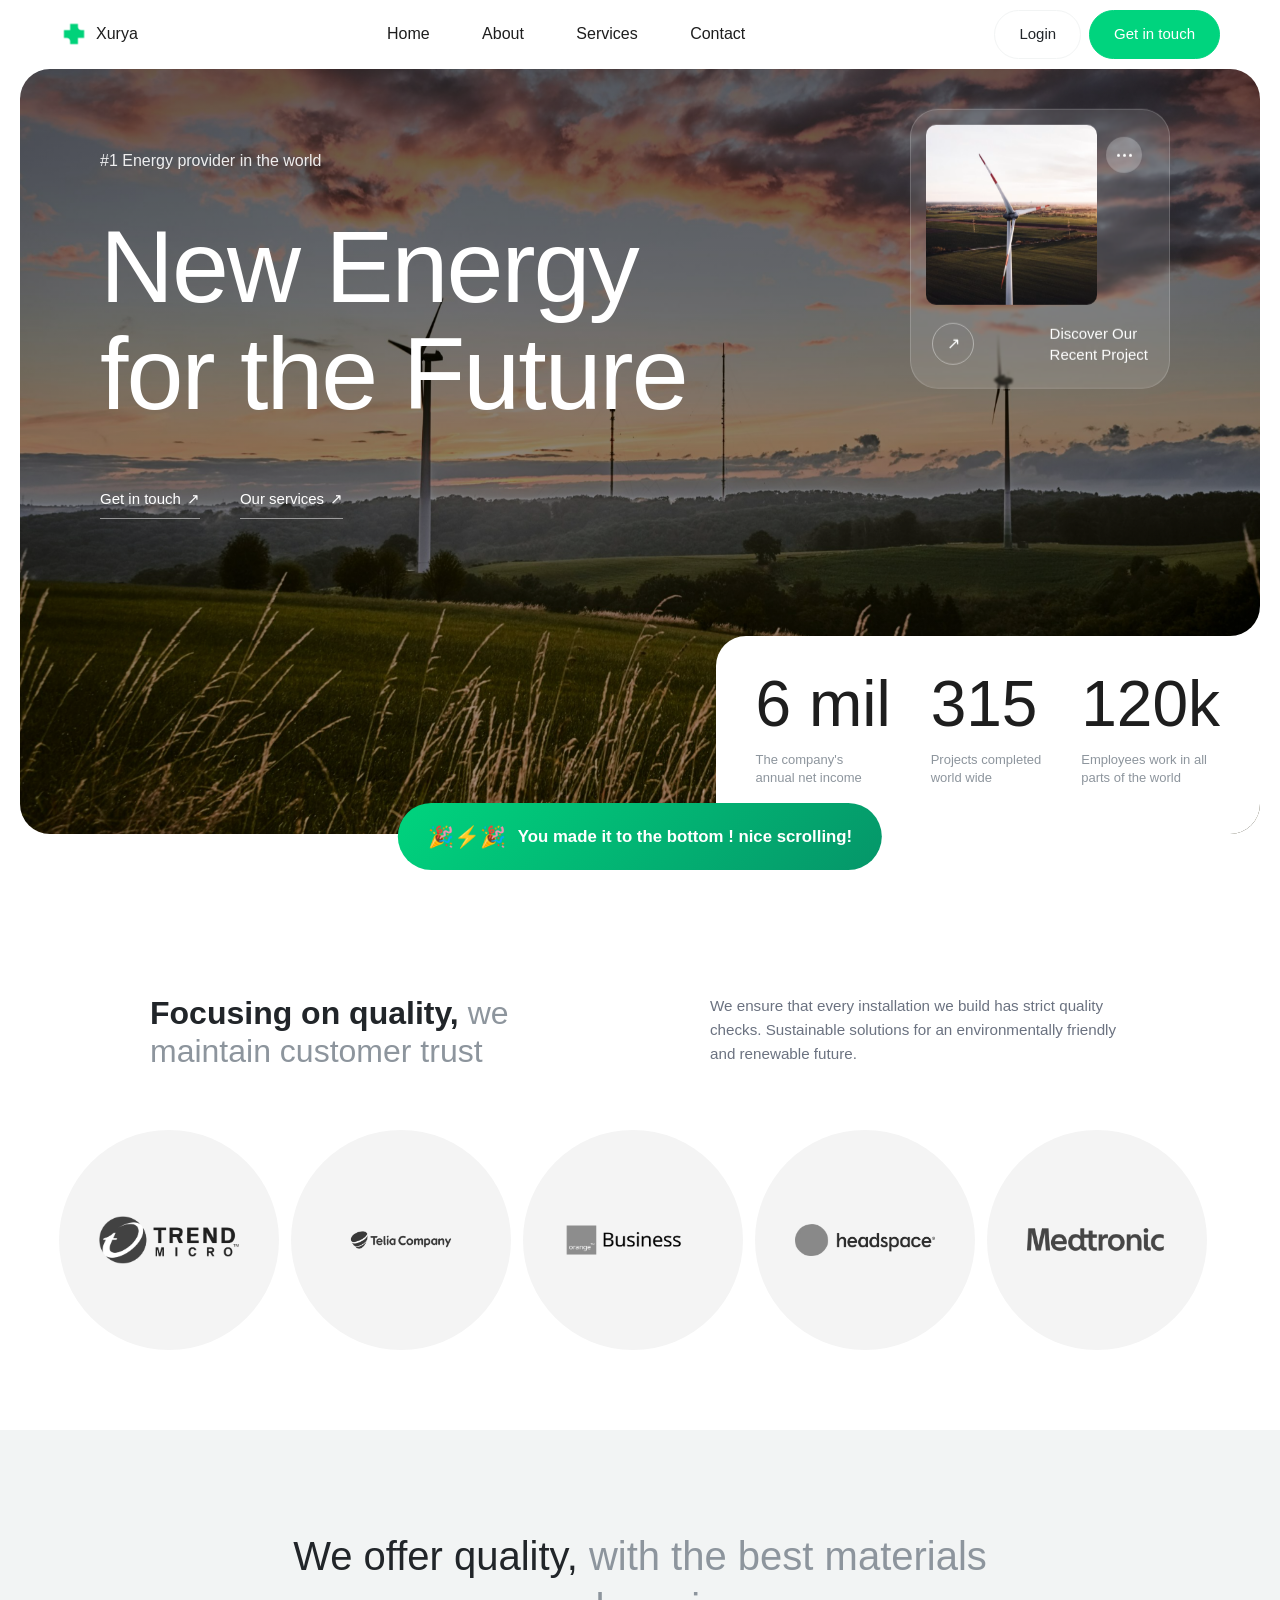
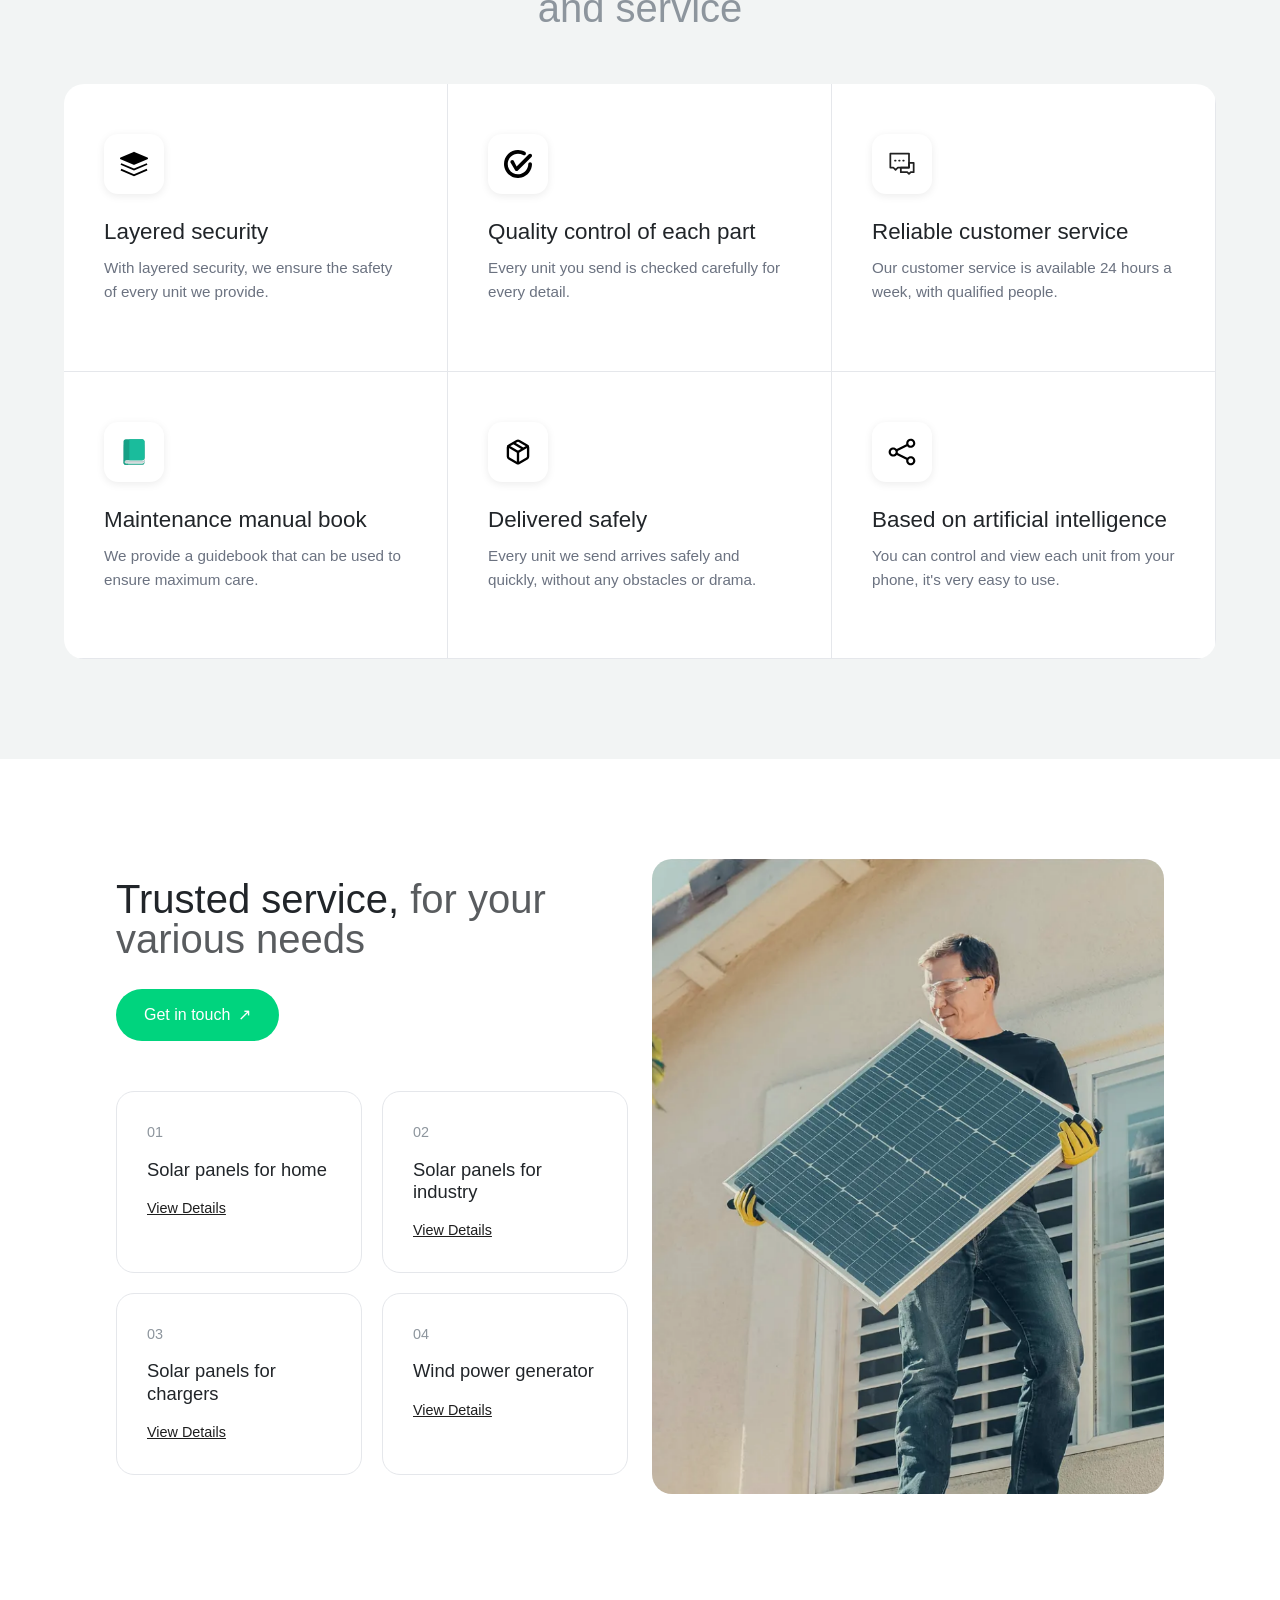
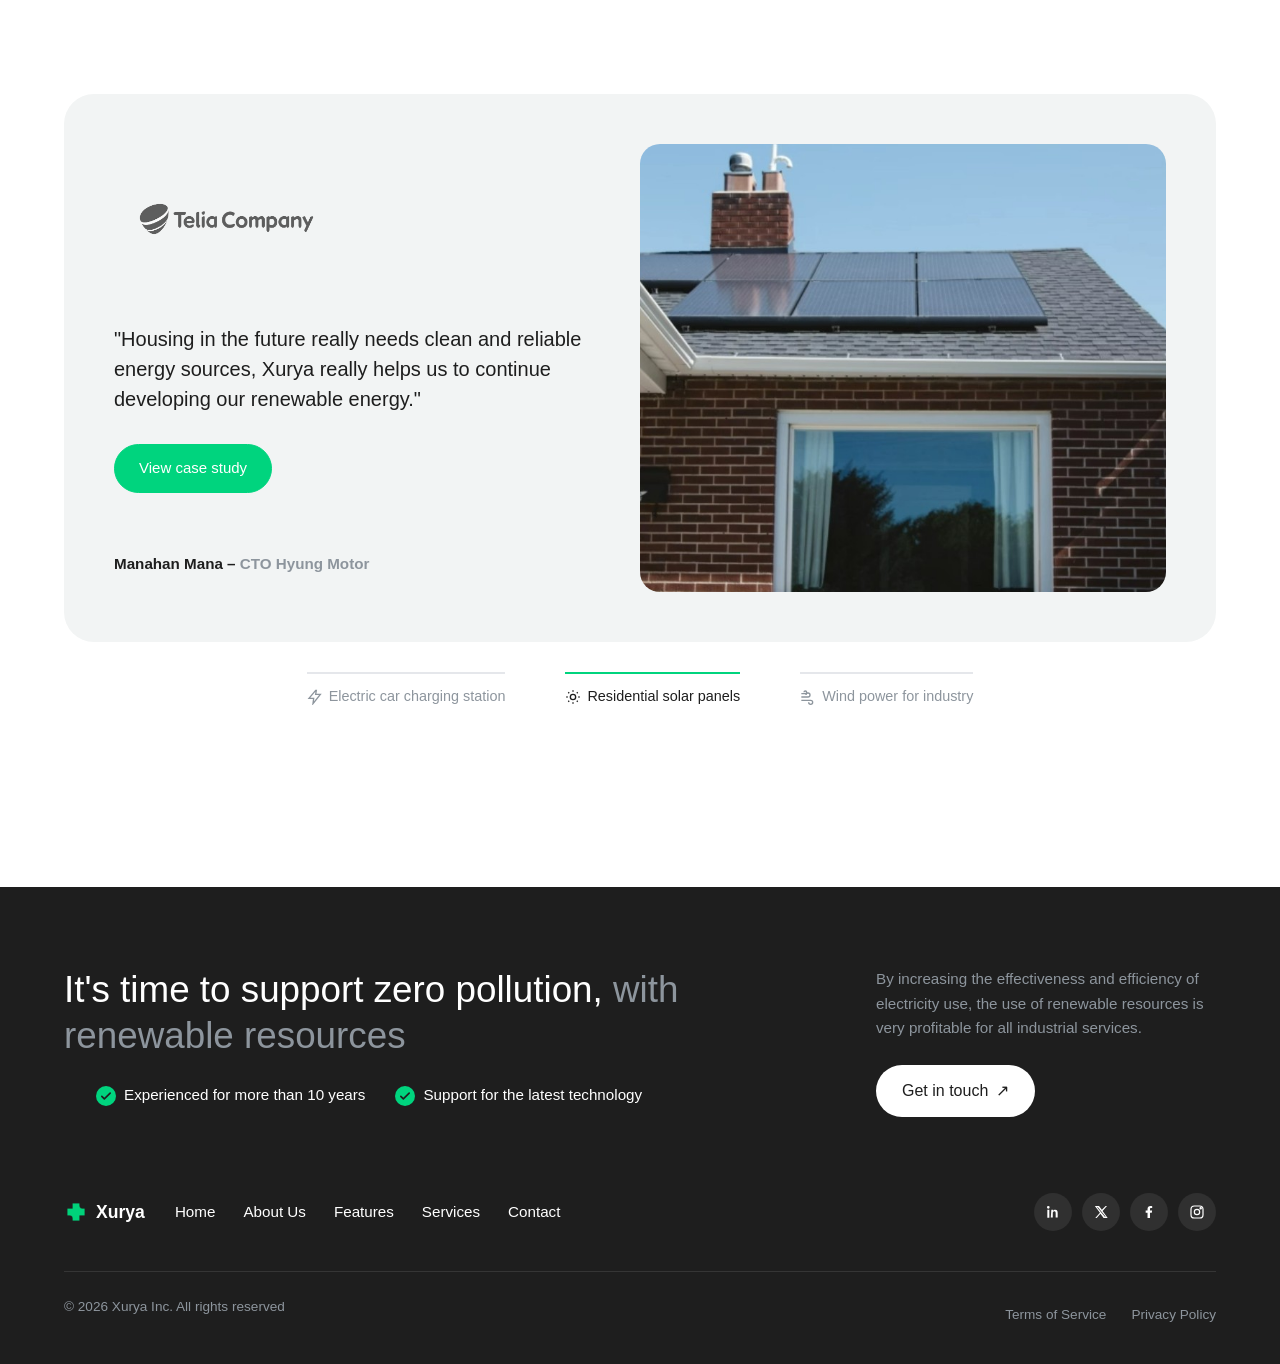
==== index.html @ 9808bbe5 "Add full website: HTML, CSS, and JavaScript" ====
<!DOCTYPE html>
<html lang="en">

<head>
    <meta charset="UTF-8">
    <meta name="viewport" 
          content="width=device-width, initial-scale=1.0">
    <title>Xurya Manufacture</title>
    
    <link href="https://cdn.jsdelivr.net/npm/bootstrap@5.3.8/dist/css/bootstrap.min.css" rel="stylesheet" integrity="sha384-sRIl4kxILFvY47J16cr9ZwB07vP4J8+LH7qKQnuqkuIAvNWLzeN8tE5YBujZqJLB" crossorigin="anonymous">
    <link rel="stylesheet" href="./css/style.css">
</head>


<body>

    <header>
    <div class="container">
        <div id="logo">
            <img src="./assets/images/logo.png" alt="" />
            <span>Xurya</span>
        </div>
        <nav>
            <ul class="nav-links">
                <li><a href="#">Home</a></li>
                <li><a href="#">About</a></li>
                <li><a href="#">Services</a></li>
                <li><a href="#">Contact</a></li>
            </ul>
        </nav>
        <div class="auth-buttons">
            <button type="button" class="btn btn-out">Login</button>
            <button type="button" class="btn btn-prim">Get in touch</button>
        </div>
    </div>
</header>
<section class="hero"> 
    <div class="hero-inner">
        <div class="hero-text">
             <p class="tagline">#1 Energy provider in the world</p>
             <h1>New Energy <br> for the Future</h1>
        </div>
    <div class="hero-actions">
        <a href="#" class="hero-link">Get in touch <span>↗</span></a>
        <a href="#" class="hero-link">Our services <span>↗</span></a>
    </div>
    
    <div class="glass-card">
        <div class="glass-card-media">
            <img src="assets/images/onHero_card.png" alt="Wind turbine project" class="glass-card-img">
            <button class="dots-btn" aria-label="More options">
                <span></span><span></span><span></span>
            </button>
        </div>
    <div class="glass-card-bottom">
        <span class="arrow-circle">↗</span>
        <p>Discover Our <br> Recent Project</p>
    </div>
</div>
<section class="cards">
    <div class="stat-card">
        <h2>6 mil</h2>
        <span class="card_paragraph"><p>The company's <br> annual net income </p></span>
    </div>
    <div class="stat-card">
        <h2>315</h2>
        <span class="card_paragraph"><p>Projects completed <br> world wide</p></span>
    </div>
    <div class="stat-card">
        <h2>120k</h2>
        <span class="card_paragraph"><p>Employees work in all <br> parts of the world</p></span>
    </div>
    </section>
    </div>

</section>
<section id="trust">
    <div class="header">
        <h2>Focusing on quality, <span class="light">we maintain customer trust</span></h2>
        <p>We ensure that every installation we build has strict quality checks. Sustainable solutions for an environmentally friendly and renewable future.</p>
    </div>

    <div class="circles">
        <div class="circle">
            <img src="assets/images/trendmicro.png" alt="Trend Micro">
        </div>
        <div class="circle">
         <img src="assets/images/telia.png" alt="Telia Cygate">
        </div>
        <div class="circle">
            <img src="assets/images/business.png" alt="Business">
        </div>
        <div class="circle">
        <img src="assets/images/headspace.png" alt="Headspace">
        </div>
        <div class="circle">
            <img src="assets/images/medtronic.png" alt="Medtronic">
        </div>
    </div>
</section>
    <section id="features">
    <div class="header">
        <h2>We offer quality, <span class="light">with the best materials and service</span></h2>
    </div>

    <div class="features-card">
        <div class="feature">
            <div class="icon-box">
                <img src="assets/images/layers.svg" alt="">
            </div>
            <h3>Layered security</h3>
            <p>With layered security, we ensure the safety of every unit we provide.</p>
        </div>

        <div class="feature">
            <div class="icon-box">
                <img src="assets/images/check-circle.svg" alt="">
            </div>
            <h3>Quality control of each part</h3>
            <p>Every unit you send is checked carefully for every detail.</p>
        </div>

        <div class="feature">
            
            <div class="icon-box">
                <img src="assets/images/chat.svg" alt="">
            </div>
            <h3>Reliable customer service</h3>
            <p>Our customer service is available 24 hours a week, with qualified people.</p>
        </div>

        <div class="feature">
            <div class="icon-box">
                <img src="assets/images/book.svg" alt="">
            </div>
            <h3>Maintenance manual book</h3>
            <p>We provide a guidebook that can be used to ensure maximum care.</p>
        </div>

        <div class="feature">
            <div class="icon-box">
                <img src="assets/images/box.svg" alt="">
            </div>
            <h3>Delivered safely</h3>
            <p>Every unit we send arrives safely and quickly, without any obstacles or drama.</p>
        </div>

        <div class="feature">
            <div class="icon-box">
                <img src="assets/images/ai.svg" alt="">
            </div>
            <h3>Based on artificial intelligence</h3>
            <p>You can control and view each unit from your phone, it's very easy to use.</p>
        </div>
    </div>
</section>
<div class="row featurette">
    <div class="col-md-6">
        <h2 class="featurette-heading fw-normal lh-1">Trusted service, <span class="text-body-secondary">for your various needs</span></h2>
        <a href="#" class="get-touch-btn">Get in touch <span>↗</span></a>

        <div class="service-grid">
            <div class="service-card">
                <div class="service-card-inner">
                    <span class="service-number">01</span>
                    <h3>Solar panels for home</h3>
                    <a href="#" class="view-details">View Details</a>
                </div>
            </div>

            <div class="service-card">
                <div class="service-card-inner">
                    <span class="service-number">02</span>
                    <h3>Solar panels for industry</h3>
                    <a href="#" class="view-details">View Details</a>
                </div>
            </div>

            <div class="service-card">
                <div class="service-card-inner">
                    <span class="service-number">03</span>
                    <h3>Solar panels for chargers</h3>
                    <a href="#" class="view-details">View Details</a>
                </div>
            </div>

            <div class="service-card">
                <div class="service-card-inner">
                    <span class="service-number">04</span>
                    <h3>Wind power generator</h3>
                    <a href="#" class="view-details">View Details</a>
                </div>
            </div>
        </div>
    </div>

    <div class="col-md-6">
        <img src="assets/images/solar-worker.png" alt="" class="featurette-image img-fluid">
    </div>
</div>
<section id="testimonials">
<div id="testimonialCarousel" class="carousel slide" data-bs-ride="carousel" data-bs-interval="5000">
    <div class="carousel-inner">

        <div class="carousel-item">
            <div class="testimonial-card">
                <div class="testimonial-content">
                    <img src="assets/images/medtronic.png" alt="Medtronic" class="testimonial-logo">
                    <p class="testimonial-quote">"We have used services from Xurya for most of our stations, this is our strategic step to continue to increase the number of solar panel usage for our stations, we are very satisfied with the services from Xurya."</p>
                    <a href="#" class="btn btn-prim testimonial-btn">View case study</a>
                    <p class="testimonial-author">Jeniffer Kolobaly – <span class="light">CTO EV Medtronic</span></p>
                </div>
                <div class="testimonial-media">
                    <img src="assets/images/testimonial-charging.jpg" alt="Electric car charging station" class="testimonial-image">
                </div>
            </div>
        </div>

        <div class="carousel-item active">
            <div class="testimonial-card">
                <div class="testimonial-content">
                    <img src="assets/images/telia.png" alt="Telia Cygate" class="testimonial-logo">
                    <p class="testimonial-quote">"Housing in the future really needs clean and reliable energy sources, Xurya really helps us to continue developing our renewable energy."</p>
                    <a href="#" class="btn btn-prim testimonial-btn">View case study</a>
                    <p class="testimonial-author">Manahan Mana – <span class="light">CTO Hyung Motor</span></p>
                </div>
                <div class="testimonial-media">
                    <img src="assets/images/testimonial-residential.jpg" alt="Residential solar panels" class="testimonial-image">
                </div>
            </div>
        </div>

        <div class="carousel-item">
            <div class="testimonial-card">
                <div class="testimonial-content">
                    <img src="assets/images/business.png" alt="Business partner" class="testimonial-logo">
                    <p class="testimonial-quote">"Xurya's industrial wind solutions gave our factory a reliable, lower-cost power source without disrupting daily operations."</p>
                    <a href="#" class="btn btn-prim testimonial-btn">View case study</a>
                    <p class="testimonial-author">Author Name – <span class="light">Title, Company</span></p>
                </div>
                <div class="testimonial-media">
                    <img src="assets/images/testimonial-wind.jpg" alt="Wind power for industry" class="testimonial-image">
                </div>
            </div>
        </div>

    </div>

    <div class="testimonial-tabs">
    <button type="button" data-bs-target="#testimonialCarousel" data-bs-slide-to="0" class="testimonial-tab" aria-label="Slide 1">
        <span class="tab-line"><span class="tab-fill"></span></span>
        <span class="tab-label">
            <svg class="tab-icon" viewBox="0 0 24 24" fill="none" stroke="currentColor" stroke-width="2"><path d="M13 2 3 14h7l-1 8 11-14h-7l1-6z"/></svg>
            Electric car charging station
        </span>
    </button>
    <button type="button" data-bs-target="#testimonialCarousel" data-bs-slide-to="1" class="testimonial-tab active" aria-label="Slide 2">
        <span class="tab-line"><span class="tab-fill"></span></span>
        <span class="tab-label">
            <svg class="tab-icon" viewBox="0 0 24 24" fill="none" stroke="currentColor" stroke-width="2"><circle cx="12" cy="12" r="4"/><path d="M12 2v2M12 20v2M4.9 4.9l1.4 1.4M17.7 17.7l1.4 1.4M2 12h2M20 12h2M4.9 19.1l1.4-1.4M17.7 6.3l1.4-1.4"/></svg>
            Residential solar panels
        </span>
    </button>
    <button type="button" data-bs-target="#testimonialCarousel" data-bs-slide-to="2" class="testimonial-tab" aria-label="Slide 3">
        <span class="tab-line"><span class="tab-fill"></span></span>
        <span class="tab-label">
            <svg class="tab-icon" viewBox="0 0 24 24" fill="none" stroke="currentColor" stroke-width="2"><path d="M2 12h10a3 3 0 1 0-3-3M2 17h14a3 3 0 1 1-3 3M2 7h6a2 2 0 1 0-2-2"/></svg>
            Wind power for industry
        </span>
    </button>
</div>
</div>
</section>
<footer class="site-footer">
    <div class="footer-cta">
        <div class="footer-cta-left">
            <h2>It's time to support zero pollution, <span class="light">with renewable resources</span></h2>
            <ul class="footer-checklist">
                <li>
                    <svg class="check-icon" viewBox="0 0 24 24" fill="none"><circle cx="12" cy="12" r="12" fill="currentColor"/><path d="M7 12.5l3 3 7-7" stroke="var(--brand-dark)" stroke-width="2" stroke-linecap="round" stroke-linejoin="round"/></svg>
                    Experienced for more than 10 years
                </li>
                <li>
                    <svg class="check-icon" viewBox="0 0 24 24" fill="none"><circle cx="12" cy="12" r="12" fill="currentColor"/><path d="M7 12.5l3 3 7-7" stroke="var(--brand-dark)" stroke-width="2" stroke-linecap="round" stroke-linejoin="round"/></svg>
                    Support for the latest technology
                </li>
            </ul>
        </div>

        <div class="footer-cta-right">
            <p>By increasing the effectiveness and efficiency of electricity use, the use of renewable resources is very profitable for all industrial services.</p>
            <a href="#" class="footer-cta-btn">Get in touch <span>↗</span></a>
        </div>
    </div>

    <div class="footer-middle">
        <div class="footer-brand">
            <img src="assets/images/logo.png" alt="" class="footer-logo">
            <span>Xurya</span>
        </div>

        <nav class="footer-nav">
            <a href="#">Home</a>
            <a href="#">About Us</a>
            <a href="#">Features</a>
            <a href="#">Services</a>
            <a href="#">Contact</a>
        </nav>

        <div class="footer-socials">
            <a href="#" aria-label="LinkedIn" class="social-icon">
                <svg viewBox="0 0 24 24" fill="currentColor"><path d="M6.94 5a2 2 0 1 1-4 0 2 2 0 0 1 4 0zM3.5 8.75h3v11.75h-3zM9.5 8.75h2.9v1.6h.04c.4-.75 1.4-1.6 2.9-1.6 3.1 0 3.66 2 3.66 4.7v6.85h-3v-6.07c0-1.45-.03-3.3-2-3.3-2.02 0-2.33 1.58-2.33 3.2v6.17h-3z"/></svg>
            </a>
            <a href="#" aria-label="X (Twitter)" class="social-icon">
                <svg viewBox="0 0 24 24" fill="currentColor"><path d="M18.9 3H21l-6.6 7.5L22 21h-6.1l-4.8-6.3L5.6 21H3.4l7-8-7.6-10H9l4.3 5.7L18.9 3zm-1.1 16.2h1.2L7.3 4.7H6L17.8 19.2z"/></svg>
            </a>
            <a href="#" aria-label="Facebook" class="social-icon">
                <svg viewBox="0 0 24 24" fill="currentColor"><path d="M13.5 21v-8h2.7l.4-3.2h-3.1V7.7c0-.9.3-1.6 1.6-1.6h1.7V3.2C16.5 3.1 15.4 3 14.2 3c-2.6 0-4.4 1.6-4.4 4.5v2.3H7v3.2h2.8v8z"/></svg>
            </a>
            <a href="#" aria-label="Instagram" class="social-icon">
                <svg viewBox="0 0 24 24" fill="none" stroke="currentColor" stroke-width="1.8"><rect x="3" y="3" width="18" height="18" rx="5"/><circle cx="12" cy="12" r="4"/><circle cx="17.5" cy="6.5" r="1"/></svg>
            </a>
        </div>
    </div>

    <div class="footer-bottom">
        <p>© 2026 Xurya Inc. All rights reserved</p>
        <div class="footer-legal">
            <a href="#">Terms of Service</a>
            <a href="#">Privacy Policy</a>
        </div>
    </div>
</footer>
<script src="https://cdn.jsdelivr.net/npm/bootstrap@5.3.8/dist/js/bootstrap.bundle.min.js"></script>
<script src="./js/main.js"></script>
</body>


</html>
---- css/style.css ----
/* "::" means :selecting an existing element based on its state or position.*/

:root {
    /* Standard brand colors */
    --brand-green: #00D47E;
    --brand-dark: #1E1E1E;
    --brand-gray: #8D959D;
    --brand-light-gray: #F2F4F4;
    --white: #FFFFFF;

    /* RGB versions for use in rgba() without hardcoding new hex values */
    --brand-green-rgb: 0, 212, 126;
    --white-rgb: 255, 255, 255;
    --black-rgb: 0, 0, 0;

    /* Supporting colors (not part of core brand scheme, but reused enough to deserve a variable) */
    --brand-green-dark: #059669;   /* darker green used for hover text states */
    --text-secondary: #6B7280;     /* paragraph/body copy gray */
    --border-light: #E5E7EB;       /* hairline card borders */
}

* {
    margin: 0;
    padding: 0;
    box-sizing: border-box;
}

body {
    font-family: Arial, sans-serif;
}

.container {
    max-width: 1200px;
    margin: 0 auto;
    padding: 0 20px;
    display: flex;
    align-items: center;
    gap: 20px;
}

nav {
    flex: 1;              
    text-align: center;   
}

.nav-links {
    list-style-type: none;
    margin: 0;
    padding: 0;
}

.nav-links li {
    display: inline-block;
    margin: 0 10px;       
}

header {
    background-color: var(--white);
    color: var(--brand-dark);
    padding: 10px 0;
}

#logo {
  display: flex;
  align-items: center;
  gap: 0.5rem;
  transition: transform 0.3s ease, opacity 0.3s ease;
}
#logo img {
  height: 28px;
  width: auto;
}

#logo:hover {
    transform: scale(1.05);
    opacity: 0.85;
    color: var(--brand-green);
}

.nav-links a {
    position: relative;
    transition: color 0.3s ease;
}

.nav-links a::after {
    content: '';
    position: absolute;
    left: 0;
    bottom: -4px;/*pushes the underline slightly below the text instead of sitting right against it*/
    width: 0;
    height: 2px;
    background-color: currentColor;
    transition: width 0.3s ease;/*width changes smooth over 0.3 seconds*/
}

.nav-links a:hover::after {
    width: 100%;
}

.nav-links li a {
    color: var(--brand-dark);
    text-decoration: none;
    padding: 8px 14px;
    display: inline-block;
    border-radius: 999px;             
    transition: background-color 0.2s, color 0.2s;
}

.nav-links li a:hover {
    background-color: var(--brand-light-gray);
    color: var(--brand-green-dark);
}

.content {
    padding: 50px 0;
    text-align: center;
}

.auth-buttons {
    display: flex;
    gap: 8px;
}

.btn {
    padding: 12px 24px;
    border-radius: 999px;         
    cursor: pointer;
    font-size: 15px;
    font-weight: 500;
    font-family: inherit;
    transition: all 0.3s ease;
}

.btn-out {
    background: var(--white);
    border: 1px solid var(--brand-light-gray);    
}

.btn-prim:hover {
    transform: translateY(-3px);
    box-shadow: 0 8px 20px rgba(var(--black-rgb), 0.2);
    filter: brightness(1.1);
}

.btn-out:hover {
    background-color: var(--brand-dark);
    color: var(--white);
    transform: translateY(-3px);
}

.btn-prim {
    background: var(--brand-green);         
    border: 1px solid var(--brand-green);
    color: var(--white);
}

.hero {
    padding: 0 20px;
}

.hero-inner {
    position: relative;             
    height: 85vh;
    min-height: 600px;
    border-radius: 30px;
    background-image: 
        linear-gradient(rgba(var(--black-rgb), 0.6), rgba(var(--black-rgb), 0.3)),/* to make it a bit dark*/
        url('../assets/images/hero-bg.jpg');
    background-size: cover;
    background-position: center;
    overflow: hidden;                
    padding: 80px;
}

.hero-text {
    color: var(--white);
    max-width: 800px;
}

.tagline {
    font-size: 16px;
    margin-bottom: 40px;
    opacity: 0.9;/*visible slightly see-through because its 90*/
}

.hero h1 {
    font-size: clamp(48px, 8vw, 110px);   
    font-weight: 300;                     
    line-height: 1.05;
    letter-spacing: -2px;
    margin: 0;
}

.hero-actions {
    display: flex;
    gap: 40px;
    margin-top: 60px;
}

.hero-link {
    color: var(--white);
    text-decoration: none;
    padding-bottom: 8px;
    border-bottom: 1px solid rgba(var(--white-rgb), 0.5);
    display: inline-flex;
    align-items: center;
    gap: 6px;
    font-size: 15px;
    transition: color 0.3s ease, opacity 0.3s ease;
}

.hero-link span {
    display: inline-block;
    transition: transform 0.3s ease;
}

.hero-link:hover {
    opacity: 0.8;
}

.hero-link:hover span {
    transform: translate(3px, -3px);/*Moves an element from its current position without affecting other elements*/
}

.glass-card {
    position: absolute;
    top: 40px;
    right: 90px;
    width: 260px;
    padding: 15px;
    border-radius: 28px;
    background: rgba(var(--white-rgb), 0.12);
    backdrop-filter: blur(1px);
    -webkit-backdrop-filter: blur(10px);
    border: 1px solid rgba(var(--white-rgb), 0.18);
    transition: transform 0.4s ease, box-shadow 0.4s ease;
}

.glass-card:hover {
    transform: translateY(-8px);
    box-shadow: 0 20px 40px rgba(var(--black-rgb), 0.3);
}

.glass-card-media {
    overflow: hidden;
    position: relative;
}

.glass-card:hover .glass-card-img {
    transform: scale(1.08);
}

.dots-btn:hover {
    background-color: var(--white);
    transform: scale(1.1);
}

.dots-btn:hover span {
    background-color: var(--brand-dark);
}

.glass-card:hover .arrow-circle {
    background-color: var(--white);
    color: var(--brand-dark);
    transform: rotate(45deg);
}

.glass-card-img {
    width: 75%;
    height: 180px;
    object-fit: cover;
    border-radius: 10px;
    display: block;
    transition: transform 0.5s ease;
}

/* the "..." button */
.dots-btn {
    position: absolute;
    top: 12px;
    right: 12px;
    width: 36px;
    height: 36px;
    border-radius: 50%;
    border: none;
    cursor: pointer;
    background: rgba(var(--white-rgb), 0.2);
    backdrop-filter: blur(10px);
    -webkit-backdrop-filter: blur(10px);
    display: flex;
    align-items: center;
    justify-content: center;
    gap: 3px;
    transition: background-color 0.3s ease, transform 0.3s ease;
}

.dots-btn span {
    width: 3px;
    height: 3px;
    border-radius: 50%;
    background: var(--white);
    display: block;
}

.glass-card-bottom {
    display: flex;
    align-items: center;
    justify-content: space-between;
    gap: 14px;
    padding: 18px 6px 8px;
    color: var(--white);
}

.glass-card-bottom p {
    margin: 0;
    font-size: 15px;
    line-height: 1.4;
    font-weight: 300;
    order: 2;
}

.arrow-circle {
    width: 42px;
    height: 42px;
    border-radius: 50%;
    border: 1px solid rgba(var(--white-rgb), 0.4);
    display: inline-flex;
    align-items: center;
    justify-content: center;
    flex-shrink: 0;
    color: var(--white);
    transition: background-color 0.3s ease, color 0.3s ease, transform 0.3s ease;
}

.glass-card-bottom .arrow-circle {
    order: 1;
}

.cards {
    position: absolute;
    bottom: 0;
    right: 0;
    background: var(--white);
    padding: 30px 40px;
    display: flex;
    gap: 40px;
    border-top-left-radius: 30px; /* normal rounded corner */
}

/* inverted curve  top right */
.cards::before {
    content: "";
    position: absolute;
    top: -30px;
    right: 0;
    width: 30px;
    height: 30px;
    background: transparent;
    border-bottom-right-radius: 30px;
    box-shadow: 15px 15px 0 15px var(--white); /* same color as card */
}

/* inverted curve bottom left */
.cards::after {
    content: "";
    position: absolute;
    bottom: 0;
    left: -30px;
    width: 30px;
    height: 30px;
    background: transparent;
    border-bottom-right-radius: 30px;
    box-shadow: 15px 15px 0 15px var(--white); /* same color as card */
}

.stat-card{
    flex: 0 0 auto;
}

.stat-card h2 {
    font-size: 4rem;
    font-weight: 500;
    margin-bottom: 8px;
    color: var(--brand-dark);
}

.card_paragraph {
    color: var(--brand-gray);
    font-size: 13px;
    line-height: 1.4;
}

.light {
    color: var(--brand-gray);
}

#trust {
    padding: 80px 5%;
    margin-top: 80px;
    background-color: var(--white);
}

#trust .header {
    display: flex;
    justify-content: center;
    align-items: flex-start;
    gap: 80px;
    max-width: 1100px;
    margin: 0 auto 60px;
}

#trust .header h2 {
    font-size: 2rem;
    font-weight: 700;
    max-width: 480px;
    margin: 0;
}

#trust .header h2 .light {
    font-weight: 400;
}

#trust .header p {
    max-width: 420px;
    color: var(--text-secondary);
    font-size: 0.95rem;
    line-height: 1.6;
    margin: 0;
}

#trust .circles {
    display: flex;
    justify-content: center;
    align-items: center;
    flex-wrap: wrap;
    gap: 12px;
    margin-left: -15px;
}

#trust .circle:first-child {/*only  first child inside its parent.*/
    margin-left: 0;
}

#trust .circle img {
    max-width: 65%;
    max-height: 40%;
    object-fit: contain;
}

#trust .circle {
    width: 220px;
    height: 220px;
    border-radius: 50%;
    background-color: var(--brand-light-gray);
    display: flex;
    align-items: center;
    justify-content: center;
    flex-shrink: 0;
    border: 2px solid transparent;
    filter: grayscale(100%);
    transition: background-color 0.3s ease, border-color 0.3s ease, box-shadow 0.3s ease, transform 0.3s ease;
}

#trust .circle:hover {
    background-color: var(--white);
    border-color: var(--brand-gray);
    box-shadow: 0 10px 25px rgba(var(--black-rgb), 0.1);
    transform: translateY(-4px);
    filter: grayscale(0%);
}

@media (max-width: 768px) {
    #trust .header {
        flex-direction: column;
    }
    #trust .circles {
        justify-content: center;
    }
}

#features {
    padding: 100px 5%;/*100px = top and  bottom spacing .5% = left and  right spacing .relative*/
    background-color: var(--brand-light-gray);
    text-align: center;
}

#features .header h2 {
    font-size: 2.5rem;
    font-weight: 500;
    max-width: 700px;
    margin: 0 auto 50px;
    line-height: 1.3;
}

.features-card {
    display: grid;/*Turns the element into a grid container*/
    grid-template-columns: repeat(3, 1fr);/*create 3 columns, each taking up 1 fraction */
    max-width: 1200px;
    margin: 0 auto;
    background-color: var(--white);
    border-radius: 20px;
    overflow: hidden;
    text-align: left;
}

.feature {
    padding: 50px 40px;
    position: relative;
    overflow: hidden;/*Clips anything that spills outside*/
    cursor: pointer;
    z-index: 1;/*Controls stacking order*/
    transition: transform 0.5s cubic-bezier(0.22, 1, 0.36, 1);/*Animates the transform property (moves, scales, rotates) */
    border-right: 1px solid var(--border-light);
    border-bottom: 1px solid var(--border-light);
}

.feature:hover {
    transform: translateY(-8px);/*Moves the element up by 8px along the y axis*/
    z-index: 3;
}

/* Glowing gradient border that fades in around the card */
.feature::before {
    content: '';
    position: absolute;
    inset: 0;
    padding: 2px;
    border-radius: 16px;
    background: linear-gradient(135deg, rgba(var(--brand-green-rgb), 1), rgba(var(--brand-green-rgb), 0.6), rgba(var(--brand-green-rgb), 0.25));
    -webkit-mask: linear-gradient(#fff 0 0) content-box, linear-gradient(#fff 0 0);
    -webkit-mask-composite: xor;
    mask-composite: exclude;
    opacity: 0;
    transition: opacity 0.4s ease;
    pointer-events: none;
    z-index: 2;
}

.feature:hover::before {
    opacity: 1;
}

/* Diagonal shine sweep */
.feature::after {
    content: '';
    position: absolute;
    top: 0;
    left: -75%;
    width: 50%;
    height: 100%;
    background: linear-gradient(120deg, transparent, rgba(var(--brand-green-rgb), 0.08), transparent);/*Creates a gradient background at a 120deg angle, going invisible*/
    transform: skewX(-20deg);/*sideways along the X-axis by -20 degrees*/
    transition: left 0.7s ease;
    pointer-events: none;
    z-index: 1;
}

.feature:hover::after {
    left: 125%;
}

/* Icon: 3D flip on hover */
.icon-box {
    width: 60px;
    height: 60px;
    border-radius: 14px;
    background-color: var(--white);
    box-shadow: 0 2px 8px rgba(var(--black-rgb), 0.08);
    display: flex;
    align-items: center;
    justify-content: center;
    margin-bottom: 25px;
    position: relative;
    z-index: 3;
    transform-style: preserve-3d;
    transition: transform 0.6s cubic-bezier(0.22, 1, 0.36, 1), box-shadow 0.4s ease;
}

.icon-box img {
    width: 28px;
    height: 28px;
}

.feature:hover .icon-box {
    transform: rotateY(360deg) translateY(-4px);
    box-shadow: 0 12px 24px rgba(var(--brand-green-rgb), 0.25);
}

.feature h3 {
    font-size: 1.4rem;
    font-weight: 500;
    margin-bottom: 10px;
    position: relative;
    z-index: 3;
    transition: transform 0.4s ease, color 0.3s ease;
}

.feature:hover h3 {
    color: var(--brand-green-dark);
    transform: translateX(4px);
}

.feature p {
    position: relative;
    z-index: 3;
    color: var(--text-secondary);
    font-size: 0.95rem;
    line-height: 1.6;
}

@media (max-width: 900px) {
    .features-card {
        grid-template-columns: 1fr;
    }
    .feature {
        border-right: none !important;/*Forces a CSS rule to override any other conflicting rule*/
        border-bottom: 1px solid var(--border-light) !important;
    }
    .feature:last-child {
        border-bottom: none !important;
    }
}

.featurette {
    max-width: 1200px;
    margin: 0 auto;
    padding: 100px 5%;
    align-items: center;
}

.featurette-heading {
    font-size: 2.5rem;
    font-weight: 500;
    margin-bottom: 30px;
}

.featurette-heading .text-body-secondary {
    color: var(--brand-gray);
}

/* Get in touch button */
.get-touch-btn {
    display: inline-flex;
    align-items: center;
    gap: 8px;
    background-color: var(--brand-green);
    color: var(--white);
    padding: 14px 28px;
    border-radius: 50px;
    text-decoration: none;
    font-weight: 500;
    margin-bottom: 50px;
    position: relative;
    overflow: hidden;
    z-index: 1;
    transition: transform 0.4s cubic-bezier(0.22, 1, 0.36, 1), box-shadow 0.4s ease;
}

.get-touch-btn:hover {
    transform: translateY(-4px);
    box-shadow: 0 15px 30px rgba(var(--brand-green-rgb), 0.35);
}

.get-touch-btn::before {
    content: '';
    position: absolute;
    top: 0;
    left: -75%;
    width: 50%;
    height: 100%;
    background: linear-gradient(120deg, transparent, rgba(var(--white-rgb), 0.3), transparent);
    transform: skewX(-20deg);/*move in x axis*/
    transition: left 0.6s ease;
}

.get-touch-btn:hover::before {
    left: 125%;
}

.get-touch-btn span {
    position: relative;
    z-index: 1;
    transition: transform 0.3s ease;
}

.get-touch-btn:hover span {
    transform: translate(3px, -3px);
}

/* Service cards grid */
.service-grid {
    display: grid;
    grid-template-columns: repeat(2, 1fr);/*2 col*/
    gap: 20px;
}

.service-card {
    position: relative;
    padding: 3px;
    border-radius: 18px;
    background: transparent;
    border: 1px solid var(--border-light);
    overflow: hidden;
    cursor: pointer;
    z-index: 1;
    transition: transform 0.5s cubic-bezier(0.22, 1, 0.36, 1), background 0.4s ease, border-color 0.4s ease;
}

.service-card:hover {
    transform: translateY(-6px);
    border-color: transparent;
    background: linear-gradient(135deg, rgba(var(--brand-green-rgb), 1), rgba(var(--brand-green-rgb), 0.6), rgba(var(--brand-green-rgb), 0.35), rgba(var(--brand-green-rgb), 1));
    z-index: 2;
}

.service-card-inner {
    background-color: var(--white);
    border-radius: 15px;
    padding: 27px;
    height: 100%;
    position: relative;
    overflow: hidden;
}

.service-card-inner::after {
    content: '';
    position: absolute;
    top: 0;
    left: -75%;
    width: 50%;
    height: 100%;
    background: linear-gradient(120deg, transparent, rgba(var(--brand-green-rgb), 0.08), transparent);
    transform: skewX(-20deg);
    transition: left 0.7s ease;
    pointer-events: none;
}

.service-card:hover .service-card-inner::after {
    left: 125%;
}

.service-number {
    display: block;
    color: var(--brand-gray);
    font-size: 0.9rem;
    margin-bottom: 15px;
    transition: color 0.3s ease;
}

.service-card:hover .service-number {
    color: var(--brand-green);
}

.service-card h3 {
    font-size: 1.15rem;
    font-weight: 500;
    margin-bottom: 15px;
    transition: transform 0.4s ease;
}

.service-card:hover h3 {
    transform: translateX(4px);
}

.view-details {
    color: var(--brand-dark);
    text-decoration: underline;
    font-size: 0.9rem;
    display: inline-block;
    transition: color 0.3s ease, transform 0.3s ease;
}

.service-card:hover .view-details {
    color: var(--brand-green-dark);
    transform: translateX(4px);
}

/* Image */
.featurette-image {
    width: 100%;
    height: auto;
    border-radius: 20px;
    object-fit: cover;
    transition: transform 0.5s ease, box-shadow 0.5s ease;
}

.featurette-image:hover {
    transform: scale(1.02);
    box-shadow: 0 20px 40px rgba(var(--black-rgb), 0.15);
}

@media (max-width: 768px) {
    .service-grid {
        grid-template-columns: 1fr;
    }
}


#testimonials {
    padding: 100px 5%;
    text-align: center;
}

.testimonial-card {
    display: grid;
    grid-template-columns: 1fr 1fr;
    gap: 0;
    background-color: var(--brand-light-gray);
    border-radius: 30px;
    padding: 50px;
    text-align: left;
    transition: box-shadow 0.4s ease;
}

.testimonial-card:hover {
    box-shadow: 0 20px 40px rgba(var(--black-rgb), 0.08);
}

.testimonial-content {
    display: flex;
    flex-direction: column;
    align-items: flex-start;
    padding-right: 40px;
}

.testimonial-logo {
    height: 40px;
    max-width: 160px;
    width: auto;
    object-fit: contain;
    object-position: left center;
    margin-bottom: 30px;
    filter: grayscale(100%);
    opacity: 0.8;
    transition: filter 0.3s ease, opacity 0.3s ease;
}
.carousel-item:nth-child(2) .testimonial-logo {
    height: 150px;
    max-width: 250px;
}

.testimonial-card:hover .testimonial-logo {
    filter: grayscale(0%);
    opacity: 1;
}

.testimonial-quote {
    font-size: 1.25rem;
    color: var(--brand-dark);
    line-height: 1.5;
    margin-bottom: 30px;
}

.testimonial-btn {
    margin-bottom: 60px;
}

.testimonial-author {
    font-weight: 600;
    color: var(--brand-dark);
    font-size: 0.95rem;
}

.testimonial-media {
    border-radius: 20px;
    overflow: hidden;
}

.testimonial-image {
    width: 100%;
    height: 100%;
    min-height: 380px;
    object-fit: cover;
    display: block;
    transition: transform 0.6s ease;
}

.testimonial-card:hover .testimonial-image {
    transform: scale(1.04);
}

/* Tabs under the carousel */
.testimonial-tabs {
    display: flex;
    justify-content: center;
    gap: 60px;
    margin-top: 30px;
}

.testimonial-tab {
    background: none;
    border: none;
    padding: 0;
    cursor: pointer;
    display: flex;
    flex-direction: column;
    align-items: flex-start;
    gap: 12px;
}



.tab-label {
    display: flex;
    align-items: center;
    gap: 6px;
    font-size: 0.9rem;
    color: var(--brand-gray);
    white-space: nowrap;/*Don't ever wrap the text, Keep it all on one line*/
    transition: color 0.3s ease;
}

.tab-icon {
    width: 16px;
    height: 16px;
    flex-shrink: 0;
    transition: color 0.3s ease;
}


.testimonial-tab.active .tab-label {
    color: var(--brand-dark);
}

.testimonial-tab:not(.active):hover .tab-line {
    background-color: var(--brand-gray);
}

.testimonial-tab:not(.active):hover .tab-label {
    color: var(--brand-dark);
}

@media (max-width: 900px) {
    .testimonial-card {
        grid-template-columns: 1fr;
    }
    .testimonial-content {
        padding-right: 0;
        margin-bottom: 30px;
    }
    .testimonial-tabs {
        flex-wrap: wrap;
        row-gap: 20px;
        column-gap: 30px;
    }
}
.tab-line {
    position: relative;
    display: block;
    width: 100%;
    height: 2px;
    background-color: var(--border-light);
    overflow: hidden;
}

.tab-fill {
    position: absolute;
    top: 0;
    left: 0;
    height: 100%;
    width: 0%;
    background-color: var(--brand-green);
}

.testimonial-tab.active .tab-fill {
    animation: fillProgress 5s linear forwards;
}

@keyframes fillProgress {/*@keyframes:I'm about to define an animation's steps*/
    from { width: 0%; }
    to { width: 100%; }
}
.site-footer {
    background-color: var(--brand-dark);
    color: var(--white);
    padding: 80px 5% 30px;
    margin-top: 80px;
}

.footer-cta {
    display: flex;
    justify-content: space-between;
    gap: 60px;
    max-width: 1200px;
    margin: 0 auto 70px;
}

.footer-cta-left h2 {
    font-size: 2.3rem;
    font-weight: 500;
    line-height: 1.25;
    margin-bottom: 25px;
}

.footer-cta-left h2 .light {
    color: var(--brand-gray);
}

.footer-checklist {
    list-style: none;
    display: flex;
    gap: 30px;
    flex-wrap: wrap;
}

.footer-checklist li {
    display: flex;
    align-items: center;
    gap: 8px;
    font-size: 0.95rem;
}

.check-icon {
    width: 20px;
    height: 20px;
    color: var(--brand-green);
    flex-shrink: 0;
}

.footer-cta-right {
    max-width: 340px;
    flex-shrink: 0;
}

.footer-cta-right p {
    color: var(--brand-gray);
    font-size: 0.95rem;
    line-height: 1.6;
    margin-bottom: 25px;
}

.footer-cta-btn {
    display: inline-flex;
    align-items: center;
    gap: 8px;
    background-color: var(--white);
    color: var(--brand-dark);
    padding: 14px 26px;
    border-radius: 50px;
    text-decoration: none;
    font-weight: 500;
    transition: transform 0.3s ease, box-shadow 0.3s ease;
}

.footer-cta-btn span {
    display: inline-block;
    transition: transform 0.3s ease;
}

.footer-cta-btn:hover {
    transform: translateY(-3px);
    box-shadow: 0 8px 20px rgba(var(--white-rgb), 0.15);
}

.footer-cta-btn:hover span {
    transform: translate(3px, -3px);
}

.footer-middle {
    display: flex;
    align-items: center;
    justify-content: space-between;
    gap: 30px;
    max-width: 1200px;
    margin: 0 auto;
    padding-bottom: 40px;
}

.footer-brand {
    display: flex;
    align-items: center;
    gap: 8px;
    font-weight: 600;
    font-size: 1.1rem;
}

.footer-logo {
    height: 24px;
    width: auto;
}

.footer-nav {
    display: flex;
    gap: 28px;
}

.footer-nav a {
    color: var(--white);
    text-decoration: none;
    font-size: 0.95rem;
    position: relative;
    transition: color 0.3s ease;
}

.footer-nav a::after {
    content: '';
    position: absolute;
    left: 0;
    bottom: -4px;
    width: 0;
    height: 1px;
    background-color: var(--brand-green);
    transition: width 0.3s ease;
}

.footer-nav a:hover {
    color: var(--brand-green);
}

.footer-nav a:hover::after {
    width: 100%;
}

.footer-socials {
    display: flex;
    gap: 10px;
}

.social-icon {
    width: 38px;
    height: 38px;
    border-radius: 50%;
    background-color: rgba(var(--white-rgb), 0.08);
    color: var(--white);
    display: flex;
    align-items: center;
    justify-content: center;
    transition: background-color 0.3s ease, transform 0.3s ease;
}

.social-icon svg {
    width: 16px;
    height: 16px;
}

.social-icon:hover {
    background-color: var(--brand-green);
    transform: translateY(-3px);
}

.footer-bottom {
    display: flex;
    justify-content: space-between;
    align-items: center;
    gap: 20px;
    max-width: 1200px;
    margin: 0 auto;
    padding-top: 25px;
    border-top: 1px solid rgba(var(--white-rgb), 0.1);
    color: var(--brand-gray);
    font-size: 0.85rem;
    flex-wrap: wrap;
}

.footer-legal {
    display: flex;
    gap: 25px;
}

.footer-legal a {
    color: var(--brand-gray);
    text-decoration: none;
    transition: color 0.3s ease;
}

.footer-legal a:hover {
    color: var(--white);
}

@media (max-width: 900px) {
    .footer-cta {
        flex-direction: column;
        gap: 40px;
    }
    .footer-middle {
        flex-direction: column;
        gap: 25px;
        text-align: center;
    }
    .footer-nav {
        flex-wrap: wrap;
        justify-content: center;
    }
    .footer-bottom {
        flex-direction: column;
        text-align: center;
    }
}
/* RESPONSIVE: Header & Nav */
@media (max-width: 900px) {
    .container {
        flex-direction: column;
        gap: 12px;
        padding: 12px 20px;
    }

    .nav-links li {
        margin: 0 6px;
    }

    .auth-buttons {
        justify-content: center;
    }
}

/*  Hero section */
@media (max-width: 900px) {
    .hero-inner {
        height: auto;
        min-height: unset;
        padding: 40px 24px;
    }

    .hero-actions {
        flex-direction: column;
        gap: 16px;
        margin-top: 30px;
    }

    .glass-card {
        position: static;
        width: 100%;
        margin-top: 30px;
    }
}

/* Stat cards (.cards) */
@media (max-width: 900px) {
.cards {
    position: static;
    flex-direction: column;
    gap: 20px;
    padding: 24px;
    border-top-left-radius: 0;
    width: 100%;
}

.cards::before,
.cards::after {
    display: none;
}

.stat-card h2 {
    font-size: 2.5rem;
}
}

/* 
   Trust circles */
@media (max-width: 600px) {
    #trust .circle {
        width: 130px;
        height: 130px;
    }
}


.reveal {
    opacity: 0;
    transform: translateY(40px);
    transition: opacity .7s ease, transform .7s cubic-bezier(.22,1,.36,1);
}
.reveal.in-view { opacity: 1; transform: none; }
#trust .circle { will-change: transform; }

header { transition: box-shadow .35s ease, background-color .35s ease, padding .35s ease; }
header.scrolled {
    background-color: rgba(255,255,255,.92);
    backdrop-filter: blur(12px);
    -webkit-backdrop-filter: blur(12px);
    box-shadow: 0 8px 28px rgba(0,0,0,.08);
    padding: 4px 0;
}

.btn-prim, .get-touch-btn, .footer-cta-btn { position: relative; overflow: hidden; }
.btn-prim::after, .get-touch-btn::after, .footer-cta-btn::after {
    content: '';
    position: absolute;
    inset: 0;
    background: radial-gradient(140px circle at var(--mx,50%) var(--my,50%),
                rgba(255,255,255,.35), transparent 65%);
    opacity: 0;
    transition: opacity .35s ease;
    pointer-events: none;
}
.btn-prim:hover::after, .get-touch-btn:hover::after, .footer-cta-btn:hover::after { opacity: 1; }

.glass-card.tilting::before { opacity: 1; }

    /* --- custom cursor:⚡--- */
body.has-custom-cursor, body.has-custom-cursor * { cursor: none !important; }
@keyframes boltPulse {
      0%, 100% { transform: translate(-50%, -50%) scale(1); }
      50%      { transform: translate(-50%, -50%) scale(1.15); }
}
.cursor-bolt {
      position: fixed;
      top: -100px;
      left: -100px;
      font-size: 28px;
      line-height: 1;
      pointer-events: none;
      z-index: 2147483647;
      transform: translate(-50%, -50%);
      filter: drop-shadow(0 0 6px rgba(0,212,126,.9)) drop-shadow(0 0 16px rgba(0,212,126,.65));
      animation: boltPulse 1.6s ease-in-out infinite;
      transition: font-size .25s ease;
      user-select: none;
    }
.cursor-bolt.cursor-active {
      font-size: 44px;
      filter: drop-shadow(0 0 10px rgba(0,212,126,1)) drop-shadow(0 0 28px rgba(0,212,126,.9));
    }
    
   
/* --- footer : confetti + flash + toast -- */
@keyframes confettiFall {
      0%   { transform: translate(0, 0) rotate(0deg); opacity: 1; }
      100% { transform: translate(var(--tx), var(--ty)) rotate(var(--rot)); opacity: 0; }
    }
@keyframes footerFlash {
      0%   { transform: scale(0); opacity: .6; }
      100% { transform: scale(1); opacity: 0; }
    }
@keyframes toastGlow {
      0%, 100% { box-shadow: 0 14px 34px rgba(0,0,0,.35), 0 0 0 0 rgba(0,212,126,.5); }
      50%      { box-shadow: 0 14px 34px rgba(0,0,0,.35), 0 0 0 14px rgba(0,212,126,0); }
    }
.footer-flash {
      position: fixed;
      top: 50%;
      left: 50%;
      width: 40px;
      height: 40px;
      margin: -20px 0 0 -20px;
      border-radius: 50%;
      background: radial-gradient(circle, rgba(0,212,126,.9), rgba(0,212,126,.15) 55%, transparent 75%);
      animation: footerFlash 1s ease-out forwards;
      pointer-events: none;
      z-index: 9997;
    }
.footer-toast {
      position: fixed;
      bottom: 30px;
      left: 50%;
      transform: translate(-50%, 40px) scale(.7);
      background: linear-gradient(135deg, var(--brand-green, #00D47E), var(--brand-green-dark, #059669));
      color: #fff;
      padding: 18px 30px;
      border-radius: 999px;
      display: flex;
      align-items: center;
      gap: 12px;
      font-size: 1.05rem;
      font-weight: 700;
      z-index: 9999;
      opacity: 0;
      transition: opacity .5s cubic-bezier(.34,1.8,.64,1), transform .5s cubic-bezier(.34,1.8,.64,1);
      pointer-events: none;
    }
.footer-toast.show {
      opacity: 1;
      transform: translate(-50%, 0) scale(1);
      animation: toastGlow 1.6s ease-out 1;
    }
.footer-toast .emoji { font-size: 1.3rem; }
.ripple {
  position: relative;
  overflow: hidden;
}

.ripple-circle {
  position: absolute;
  border-radius: 50%;
  background: rgba(0, 0, 0, 0.15);
  transform: scale(0);
  pointer-events: none;
  animation: rippleAnim 0.6s ease-out forwards;
}

@keyframes rippleAnim {
  to {
    transform: scale(2.6);
    opacity: 0;
  }
}
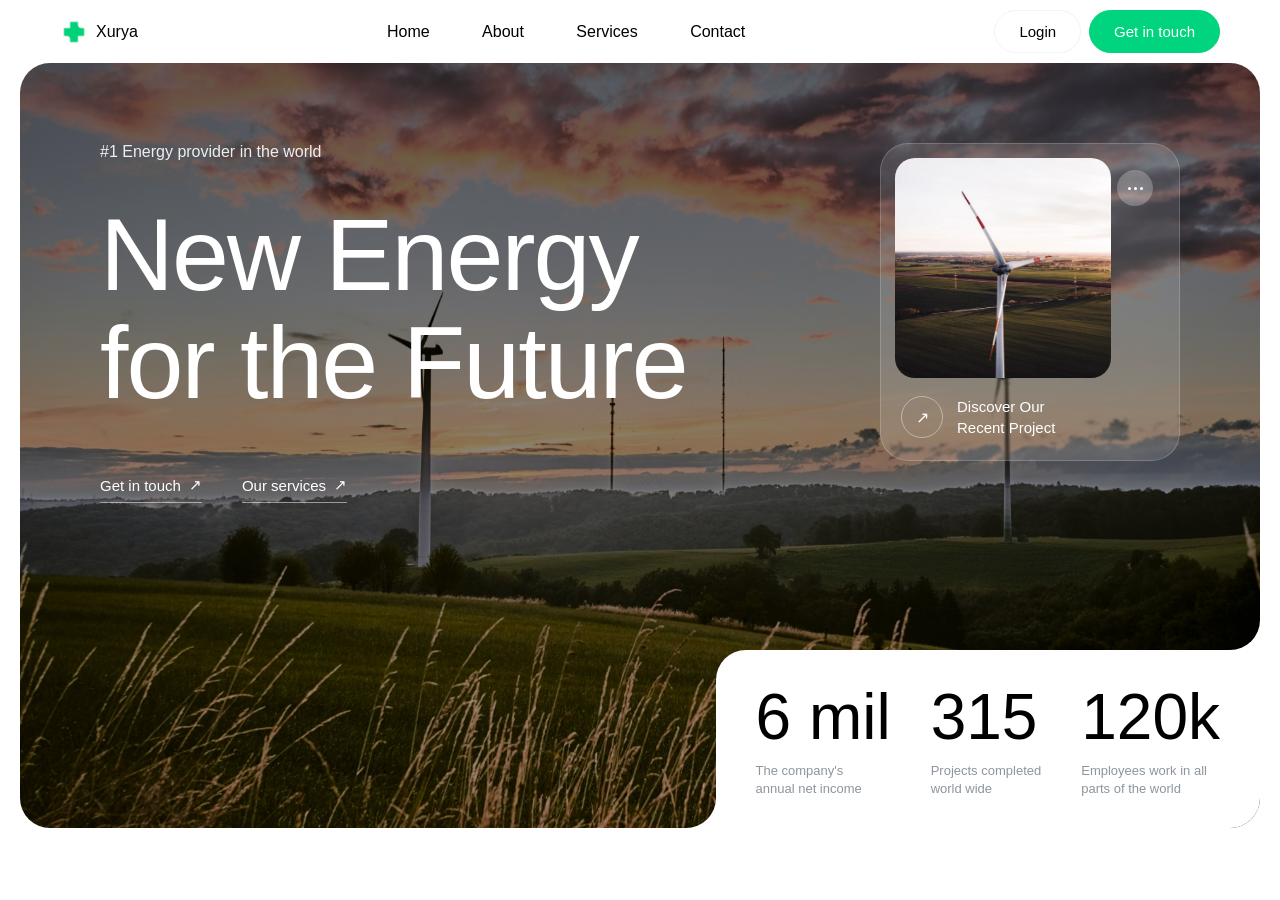
==== commit 9aa2a6c6: "Merge pull request #2 from tawb/hero_page hero page with nav bar" ====
--- a/index.html
+++ b/index.html
@@ -6,11 +6,9 @@
     <meta name="viewport" 
           content="width=device-width, initial-scale=1.0">
     <title>Xurya Manufacture</title>
-    
-    <link href="https://cdn.jsdelivr.net/npm/bootstrap@5.3.8/dist/css/bootstrap.min.css" rel="stylesheet" integrity="sha384-sRIl4kxILFvY47J16cr9ZwB07vP4J8+LH7qKQnuqkuIAvNWLzeN8tE5YBujZqJLB" crossorigin="anonymous">
     <link rel="stylesheet" href="./css/style.css">
+
 </head>
-
 
 <body>
 
@@ -29,12 +27,12 @@
             </ul>
         </nav>
         <div class="auth-buttons">
-            <button type="button" class="btn btn-out">Login</button>
-            <button type="button" class="btn btn-prim">Get in touch</button>
+            <button type="button" class="btn btn-outline">Login</button>
+            <button type="button" class="btn btn-primary">Get in touch</button>
         </div>
     </div>
 </header>
-<section class="hero"> 
+<section class="hero">
     <div class="hero-inner">
         <div class="hero-text">
              <p class="tagline">#1 Energy provider in the world</p>
@@ -58,281 +56,24 @@
     </div>
 </div>
 <section class="cards">
-    <div class="stat-card">
+    <div class="card">
         <h2>6 mil</h2>
         <span class="card_paragraph"><p>The company's <br> annual net income </p></span>
     </div>
-    <div class="stat-card">
+    <div class="card">
         <h2>315</h2>
         <span class="card_paragraph"><p>Projects completed <br> world wide</p></span>
     </div>
-    <div class="stat-card">
+    <div class="card">
         <h2>120k</h2>
         <span class="card_paragraph"><p>Employees work in all <br> parts of the world</p></span>
     </div>
-    </section>
-    </div>
-
-</section>
-<section id="trust">
-    <div class="header">
-        <h2>Focusing on quality, <span class="light">we maintain customer trust</span></h2>
-        <p>We ensure that every installation we build has strict quality checks. Sustainable solutions for an environmentally friendly and renewable future.</p>
-    </div>
-
-    <div class="circles">
-        <div class="circle">
-            <img src="assets/images/trendmicro.png" alt="Trend Micro">
-        </div>
-        <div class="circle">
-         <img src="assets/images/telia.png" alt="Telia Cygate">
-        </div>
-        <div class="circle">
-            <img src="assets/images/business.png" alt="Business">
-        </div>
-        <div class="circle">
-        <img src="assets/images/headspace.png" alt="Headspace">
-        </div>
-        <div class="circle">
-            <img src="assets/images/medtronic.png" alt="Medtronic">
-        </div>
     </div>
 </section>
-    <section id="features">
-    <div class="header">
-        <h2>We offer quality, <span class="light">with the best materials and service</span></h2>
-    </div>
 
-    <div class="features-card">
-        <div class="feature">
-            <div class="icon-box">
-                <img src="assets/images/layers.svg" alt="">
-            </div>
-            <h3>Layered security</h3>
-            <p>With layered security, we ensure the safety of every unit we provide.</p>
-        </div>
 
-        <div class="feature">
-            <div class="icon-box">
-                <img src="assets/images/check-circle.svg" alt="">
-            </div>
-            <h3>Quality control of each part</h3>
-            <p>Every unit you send is checked carefully for every detail.</p>
-        </div>
+    
 
-        <div class="feature">
-            
-            <div class="icon-box">
-                <img src="assets/images/chat.svg" alt="">
-            </div>
-            <h3>Reliable customer service</h3>
-            <p>Our customer service is available 24 hours a week, with qualified people.</p>
-        </div>
-
-        <div class="feature">
-            <div class="icon-box">
-                <img src="assets/images/book.svg" alt="">
-            </div>
-            <h3>Maintenance manual book</h3>
-            <p>We provide a guidebook that can be used to ensure maximum care.</p>
-        </div>
-
-        <div class="feature">
-            <div class="icon-box">
-                <img src="assets/images/box.svg" alt="">
-            </div>
-            <h3>Delivered safely</h3>
-            <p>Every unit we send arrives safely and quickly, without any obstacles or drama.</p>
-        </div>
-
-        <div class="feature">
-            <div class="icon-box">
-                <img src="assets/images/ai.svg" alt="">
-            </div>
-            <h3>Based on artificial intelligence</h3>
-            <p>You can control and view each unit from your phone, it's very easy to use.</p>
-        </div>
-    </div>
-</section>
-<div class="row featurette">
-    <div class="col-md-6">
-        <h2 class="featurette-heading fw-normal lh-1">Trusted service, <span class="text-body-secondary">for your various needs</span></h2>
-        <a href="#" class="get-touch-btn">Get in touch <span>↗</span></a>
-
-        <div class="service-grid">
-            <div class="service-card">
-                <div class="service-card-inner">
-                    <span class="service-number">01</span>
-                    <h3>Solar panels for home</h3>
-                    <a href="#" class="view-details">View Details</a>
-                </div>
-            </div>
-
-            <div class="service-card">
-                <div class="service-card-inner">
-                    <span class="service-number">02</span>
-                    <h3>Solar panels for industry</h3>
-                    <a href="#" class="view-details">View Details</a>
-                </div>
-            </div>
-
-            <div class="service-card">
-                <div class="service-card-inner">
-                    <span class="service-number">03</span>
-                    <h3>Solar panels for chargers</h3>
-                    <a href="#" class="view-details">View Details</a>
-                </div>
-            </div>
-
-            <div class="service-card">
-                <div class="service-card-inner">
-                    <span class="service-number">04</span>
-                    <h3>Wind power generator</h3>
-                    <a href="#" class="view-details">View Details</a>
-                </div>
-            </div>
-        </div>
-    </div>
-
-    <div class="col-md-6">
-        <img src="assets/images/solar-worker.png" alt="" class="featurette-image img-fluid">
-    </div>
-</div>
-<section id="testimonials">
-<div id="testimonialCarousel" class="carousel slide" data-bs-ride="carousel" data-bs-interval="5000">
-    <div class="carousel-inner">
-
-        <div class="carousel-item">
-            <div class="testimonial-card">
-                <div class="testimonial-content">
-                    <img src="assets/images/medtronic.png" alt="Medtronic" class="testimonial-logo">
-                    <p class="testimonial-quote">"We have used services from Xurya for most of our stations, this is our strategic step to continue to increase the number of solar panel usage for our stations, we are very satisfied with the services from Xurya."</p>
-                    <a href="#" class="btn btn-prim testimonial-btn">View case study</a>
-                    <p class="testimonial-author">Jeniffer Kolobaly – <span class="light">CTO EV Medtronic</span></p>
-                </div>
-                <div class="testimonial-media">
-                    <img src="assets/images/testimonial-charging.jpg" alt="Electric car charging station" class="testimonial-image">
-                </div>
-            </div>
-        </div>
-
-        <div class="carousel-item active">
-            <div class="testimonial-card">
-                <div class="testimonial-content">
-                    <img src="assets/images/telia.png" alt="Telia Cygate" class="testimonial-logo">
-                    <p class="testimonial-quote">"Housing in the future really needs clean and reliable energy sources, Xurya really helps us to continue developing our renewable energy."</p>
-                    <a href="#" class="btn btn-prim testimonial-btn">View case study</a>
-                    <p class="testimonial-author">Manahan Mana – <span class="light">CTO Hyung Motor</span></p>
-                </div>
-                <div class="testimonial-media">
-                    <img src="assets/images/testimonial-residential.jpg" alt="Residential solar panels" class="testimonial-image">
-                </div>
-            </div>
-        </div>
-
-        <div class="carousel-item">
-            <div class="testimonial-card">
-                <div class="testimonial-content">
-                    <img src="assets/images/business.png" alt="Business partner" class="testimonial-logo">
-                    <p class="testimonial-quote">"Xurya's industrial wind solutions gave our factory a reliable, lower-cost power source without disrupting daily operations."</p>
-                    <a href="#" class="btn btn-prim testimonial-btn">View case study</a>
-                    <p class="testimonial-author">Author Name – <span class="light">Title, Company</span></p>
-                </div>
-                <div class="testimonial-media">
-                    <img src="assets/images/testimonial-wind.jpg" alt="Wind power for industry" class="testimonial-image">
-                </div>
-            </div>
-        </div>
-
-    </div>
-
-    <div class="testimonial-tabs">
-    <button type="button" data-bs-target="#testimonialCarousel" data-bs-slide-to="0" class="testimonial-tab" aria-label="Slide 1">
-        <span class="tab-line"><span class="tab-fill"></span></span>
-        <span class="tab-label">
-            <svg class="tab-icon" viewBox="0 0 24 24" fill="none" stroke="currentColor" stroke-width="2"><path d="M13 2 3 14h7l-1 8 11-14h-7l1-6z"/></svg>
-            Electric car charging station
-        </span>
-    </button>
-    <button type="button" data-bs-target="#testimonialCarousel" data-bs-slide-to="1" class="testimonial-tab active" aria-label="Slide 2">
-        <span class="tab-line"><span class="tab-fill"></span></span>
-        <span class="tab-label">
-            <svg class="tab-icon" viewBox="0 0 24 24" fill="none" stroke="currentColor" stroke-width="2"><circle cx="12" cy="12" r="4"/><path d="M12 2v2M12 20v2M4.9 4.9l1.4 1.4M17.7 17.7l1.4 1.4M2 12h2M20 12h2M4.9 19.1l1.4-1.4M17.7 6.3l1.4-1.4"/></svg>
-            Residential solar panels
-        </span>
-    </button>
-    <button type="button" data-bs-target="#testimonialCarousel" data-bs-slide-to="2" class="testimonial-tab" aria-label="Slide 3">
-        <span class="tab-line"><span class="tab-fill"></span></span>
-        <span class="tab-label">
-            <svg class="tab-icon" viewBox="0 0 24 24" fill="none" stroke="currentColor" stroke-width="2"><path d="M2 12h10a3 3 0 1 0-3-3M2 17h14a3 3 0 1 1-3 3M2 7h6a2 2 0 1 0-2-2"/></svg>
-            Wind power for industry
-        </span>
-    </button>
-</div>
-</div>
-</section>
-<footer class="site-footer">
-    <div class="footer-cta">
-        <div class="footer-cta-left">
-            <h2>It's time to support zero pollution, <span class="light">with renewable resources</span></h2>
-            <ul class="footer-checklist">
-                <li>
-                    <svg class="check-icon" viewBox="0 0 24 24" fill="none"><circle cx="12" cy="12" r="12" fill="currentColor"/><path d="M7 12.5l3 3 7-7" stroke="var(--brand-dark)" stroke-width="2" stroke-linecap="round" stroke-linejoin="round"/></svg>
-                    Experienced for more than 10 years
-                </li>
-                <li>
-                    <svg class="check-icon" viewBox="0 0 24 24" fill="none"><circle cx="12" cy="12" r="12" fill="currentColor"/><path d="M7 12.5l3 3 7-7" stroke="var(--brand-dark)" stroke-width="2" stroke-linecap="round" stroke-linejoin="round"/></svg>
-                    Support for the latest technology
-                </li>
-            </ul>
-        </div>
-
-        <div class="footer-cta-right">
-            <p>By increasing the effectiveness and efficiency of electricity use, the use of renewable resources is very profitable for all industrial services.</p>
-            <a href="#" class="footer-cta-btn">Get in touch <span>↗</span></a>
-        </div>
-    </div>
-
-    <div class="footer-middle">
-        <div class="footer-brand">
-            <img src="assets/images/logo.png" alt="" class="footer-logo">
-            <span>Xurya</span>
-        </div>
-
-        <nav class="footer-nav">
-            <a href="#">Home</a>
-            <a href="#">About Us</a>
-            <a href="#">Features</a>
-            <a href="#">Services</a>
-            <a href="#">Contact</a>
-        </nav>
-
-        <div class="footer-socials">
-            <a href="#" aria-label="LinkedIn" class="social-icon">
-                <svg viewBox="0 0 24 24" fill="currentColor"><path d="M6.94 5a2 2 0 1 1-4 0 2 2 0 0 1 4 0zM3.5 8.75h3v11.75h-3zM9.5 8.75h2.9v1.6h.04c.4-.75 1.4-1.6 2.9-1.6 3.1 0 3.66 2 3.66 4.7v6.85h-3v-6.07c0-1.45-.03-3.3-2-3.3-2.02 0-2.33 1.58-2.33 3.2v6.17h-3z"/></svg>
-            </a>
-            <a href="#" aria-label="X (Twitter)" class="social-icon">
-                <svg viewBox="0 0 24 24" fill="currentColor"><path d="M18.9 3H21l-6.6 7.5L22 21h-6.1l-4.8-6.3L5.6 21H3.4l7-8-7.6-10H9l4.3 5.7L18.9 3zm-1.1 16.2h1.2L7.3 4.7H6L17.8 19.2z"/></svg>
-            </a>
-            <a href="#" aria-label="Facebook" class="social-icon">
-                <svg viewBox="0 0 24 24" fill="currentColor"><path d="M13.5 21v-8h2.7l.4-3.2h-3.1V7.7c0-.9.3-1.6 1.6-1.6h1.7V3.2C16.5 3.1 15.4 3 14.2 3c-2.6 0-4.4 1.6-4.4 4.5v2.3H7v3.2h2.8v8z"/></svg>
-            </a>
-            <a href="#" aria-label="Instagram" class="social-icon">
-                <svg viewBox="0 0 24 24" fill="none" stroke="currentColor" stroke-width="1.8"><rect x="3" y="3" width="18" height="18" rx="5"/><circle cx="12" cy="12" r="4"/><circle cx="17.5" cy="6.5" r="1"/></svg>
-            </a>
-        </div>
-    </div>
-
-    <div class="footer-bottom">
-        <p>© 2026 Xurya Inc. All rights reserved</p>
-        <div class="footer-legal">
-            <a href="#">Terms of Service</a>
-            <a href="#">Privacy Policy</a>
-        </div>
-    </div>
-</footer>
-<script src="https://cdn.jsdelivr.net/npm/bootstrap@5.3.8/dist/js/bootstrap.bundle.min.js"></script>
-<script src="./js/main.js"></script>
 </body>
 
 
--- a/css/style.css
+++ b/css/style.css
@@ -1,24 +1,3 @@
-/* "::" means :selecting an existing element based on its state or position.*/
-
-:root {
-    /* Standard brand colors */
-    --brand-green: #00D47E;
-    --brand-dark: #1E1E1E;
-    --brand-gray: #8D959D;
-    --brand-light-gray: #F2F4F4;
-    --white: #FFFFFF;
-
-    /* RGB versions for use in rgba() without hardcoding new hex values */
-    --brand-green-rgb: 0, 212, 126;
-    --white-rgb: 255, 255, 255;
-    --black-rgb: 0, 0, 0;
-
-    /* Supporting colors (not part of core brand scheme, but reused enough to deserve a variable) */
-    --brand-green-dark: #059669;   /* darker green used for hover text states */
-    --text-secondary: #6B7280;     /* paragraph/body copy gray */
-    --border-light: #E5E7EB;       /* hairline card borders */
-}
-
 * {
     margin: 0;
     padding: 0;
@@ -55,8 +34,8 @@
 }
 
 header {
-    background-color: var(--white);
-    color: var(--brand-dark);
+    background-color: #ffffff;
+    color: #000000;
     padding: 10px 0;
 }
 
@@ -64,41 +43,15 @@
   display: flex;
   align-items: center;
   gap: 0.5rem;
-  transition: transform 0.3s ease, opacity 0.3s ease;
 }
 #logo img {
   height: 28px;
   width: auto;
 }
 
-#logo:hover {
-    transform: scale(1.05);
-    opacity: 0.85;
-    color: var(--brand-green);
-}
-
-.nav-links a {
-    position: relative;
-    transition: color 0.3s ease;
-}
-
-.nav-links a::after {
-    content: '';
-    position: absolute;
-    left: 0;
-    bottom: -4px;/*pushes the underline slightly below the text instead of sitting right against it*/
-    width: 0;
-    height: 2px;
-    background-color: currentColor;
-    transition: width 0.3s ease;/*width changes smooth over 0.3 seconds*/
-}
-
-.nav-links a:hover::after {
-    width: 100%;
-}
 
 .nav-links li a {
-    color: var(--brand-dark);
+    color: #000;
     text-decoration: none;
     padding: 8px 14px;
     display: inline-block;
@@ -107,15 +60,14 @@
 }
 
 .nav-links li a:hover {
-    background-color: var(--brand-light-gray);
-    color: var(--brand-green-dark);
+    background-color: #f3f4f6;         
+    color: #22c55e;                    
 }
 
 .content {
     padding: 50px 0;
     text-align: center;
 }
-
 .auth-buttons {
     display: flex;
     gap: 8px;
@@ -128,59 +80,54 @@
     font-size: 15px;
     font-weight: 500;
     font-family: inherit;
-    transition: all 0.3s ease;
-}
-
-.btn-out {
-    background: var(--white);
-    border: 1px solid var(--brand-light-gray);    
-}
-
-.btn-prim:hover {
-    transform: translateY(-3px);
-    box-shadow: 0 8px 20px rgba(var(--black-rgb), 0.2);
-    filter: brightness(1.1);
-}
-
-.btn-out:hover {
-    background-color: var(--brand-dark);
-    color: var(--white);
-    transform: translateY(-3px);
-}
-
-.btn-prim {
-    background: var(--brand-green);         
-    border: 1px solid var(--brand-green);
-    color: var(--white);
-}
-
+    
+}
+
+.btn-outline {
+    background: #fff;
+    border: 1px solid #F2F4F4;    
+}
+
+.btn-outline:hover {
+    border-color: #00D47E;
+    color: #00D47E;
+}
+
+.btn-primary {
+    background: #00D47E;         
+    border: 1px solid #00D47E;
+    color: #fff;
+}
+
+.btn-primary:hover {
+    background: #16a34a;            
+    border-color: #16a34a;
+}
 .hero {
     padding: 0 20px;
 }
-
 .hero-inner {
     position: relative;             
     height: 85vh;
     min-height: 600px;
     border-radius: 30px;
     background-image: 
-        linear-gradient(rgba(var(--black-rgb), 0.6), rgba(var(--black-rgb), 0.3)),/* to make it a bit dark*/
+        linear-gradient(rgba(0, 0, 0, 0.6), rgba(0, 0, 0, 0.3)),
         url('../assets/images/hero-bg.jpg');
     background-size: cover;
     background-position: center;
     overflow: hidden;                
     padding: 80px;
 }
-
 .hero-text {
-    color: var(--white);
+    color: #fff;
     max-width: 800px;
 }
 
 .tagline {
     font-size: 16px;
     margin-bottom: 40px;
-    opacity: 0.9;/*visible slightly see-through because its 90*/
+    opacity: 0.9;
 }
 
 .hero h1 {
@@ -190,7 +137,6 @@
     letter-spacing: -2px;
     margin: 0;
 }
-
 .hero-actions {
     display: flex;
     gap: 40px;
@@ -198,80 +144,39 @@
 }
 
 .hero-link {
-    color: var(--white);
+    color: #fff;
     text-decoration: none;
     padding-bottom: 8px;
-    border-bottom: 1px solid rgba(var(--white-rgb), 0.5);
+    border-bottom: 1px solid rgba(255,255,255,0.5);
     display: inline-flex;
     align-items: center;
-    gap: 6px;
+    gap: 8px;
     font-size: 15px;
-    transition: color 0.3s ease, opacity 0.3s ease;
-}
-
-.hero-link span {
-    display: inline-block;
-    transition: transform 0.3s ease;
-}
-
-.hero-link:hover {
-    opacity: 0.8;
-}
-
-.hero-link:hover span {
-    transform: translate(3px, -3px);/*Moves an element from its current position without affecting other elements*/
-}
-
+}
 .glass-card {
     position: absolute;
-    top: 40px;
-    right: 90px;
-    width: 260px;
-    padding: 15px;
+    top: 80px;
+    right: 80px;
+    width: 300px;
+    padding: 14px;
     border-radius: 28px;
-    background: rgba(var(--white-rgb), 0.12);
+    background: rgba(255, 255, 255, 0.12);
     backdrop-filter: blur(1px);
     -webkit-backdrop-filter: blur(10px);
-    border: 1px solid rgba(var(--white-rgb), 0.18);
-    transition: transform 0.4s ease, box-shadow 0.4s ease;
-}
-
-.glass-card:hover {
-    transform: translateY(-8px);
-    box-shadow: 0 20px 40px rgba(var(--black-rgb), 0.3);
-}
-
+    border: 1px solid rgba(255, 255, 255, 0.18);
+}
+
+/* wrapper so the dots button can sit on top of the image */
 .glass-card-media {
-    overflow: hidden;
     position: relative;
 }
 
-.glass-card:hover .glass-card-img {
-    transform: scale(1.08);
-}
-
-.dots-btn:hover {
-    background-color: var(--white);
-    transform: scale(1.1);
-}
-
-.dots-btn:hover span {
-    background-color: var(--brand-dark);
-}
-
-.glass-card:hover .arrow-circle {
-    background-color: var(--white);
-    color: var(--brand-dark);
-    transform: rotate(45deg);
-}
-
 .glass-card-img {
-    width: 75%;
-    height: 180px;
+    width: 80%;
+    height: 220px;
     object-fit: cover;
-    border-radius: 10px;
+    border-radius: 20px;
     display: block;
-    transition: transform 0.5s ease;
 }
 
 /* the "..." button */
@@ -284,31 +189,29 @@
     border-radius: 50%;
     border: none;
     cursor: pointer;
-    background: rgba(var(--white-rgb), 0.2);
+    background: rgba(255, 255, 255, 0.2);
     backdrop-filter: blur(10px);
     -webkit-backdrop-filter: blur(10px);
     display: flex;
     align-items: center;
     justify-content: center;
     gap: 3px;
-    transition: background-color 0.3s ease, transform 0.3s ease;
 }
 
 .dots-btn span {
     width: 3px;
     height: 3px;
     border-radius: 50%;
-    background: var(--white);
+    background: #fff;
     display: block;
 }
 
 .glass-card-bottom {
     display: flex;
     align-items: center;
-    justify-content: space-between;
     gap: 14px;
     padding: 18px 6px 8px;
-    color: var(--white);
+    color: #fff;
 }
 
 .glass-card-bottom p {
@@ -316,38 +219,33 @@
     font-size: 15px;
     line-height: 1.4;
     font-weight: 300;
-    order: 2;
+    
 }
 
 .arrow-circle {
     width: 42px;
     height: 42px;
     border-radius: 50%;
-    border: 1px solid rgba(var(--white-rgb), 0.4);
-    display: inline-flex;
+    border: 1px solid rgba(255, 255, 255, 0.4);
+    display: flex;
     align-items: center;
     justify-content: center;
     flex-shrink: 0;
-    color: var(--white);
-    transition: background-color 0.3s ease, color 0.3s ease, transform 0.3s ease;
-}
-
-.glass-card-bottom .arrow-circle {
-    order: 1;
-}
-
+    color: #fff;
+}
 .cards {
     position: absolute;
     bottom: 0;
     right: 0;
-    background: var(--white);
+    background: #fff;
     padding: 30px 40px;
     display: flex;
     gap: 40px;
+
     border-top-left-radius: 30px; /* normal rounded corner */
 }
 
-/* inverted curve  top right */
+/* inverted curve — top right */
 .cards::before {
     content: "";
     position: absolute;
@@ -357,10 +255,10 @@
     height: 30px;
     background: transparent;
     border-bottom-right-radius: 30px;
-    box-shadow: 15px 15px 0 15px var(--white); /* same color as card */
-}
-
-/* inverted curve bottom left */
+    box-shadow: 15px 15px 0 15px #fff; /* same color as card */
+}
+
+/* inverted curve — bottom left */
 .cards::after {
     content: "";
     position: absolute;
@@ -370,1017 +268,22 @@
     height: 30px;
     background: transparent;
     border-bottom-right-radius: 30px;
-    box-shadow: 15px 15px 0 15px var(--white); /* same color as card */
-}
-
-.stat-card{
+    box-shadow: 15px 15px 0 15px #fff; /* same color as card */
+}
+
+.card {
     flex: 0 0 auto;
 }
 
-.stat-card h2 {
+.card h2 {
     font-size: 4rem;
     font-weight: 500;
     margin-bottom: 8px;
-    color: var(--brand-dark);
+    color: #000;
 }
 
 .card_paragraph {
-    color: var(--brand-gray);
+    color: #8D959D;
     font-size: 13px;
     line-height: 1.4;
 }
-
-.light {
-    color: var(--brand-gray);
-}
-
-#trust {
-    padding: 80px 5%;
-    margin-top: 80px;
-    background-color: var(--white);
-}
-
-#trust .header {
-    display: flex;
-    justify-content: center;
-    align-items: flex-start;
-    gap: 80px;
-    max-width: 1100px;
-    margin: 0 auto 60px;
-}
-
-#trust .header h2 {
-    font-size: 2rem;
-    font-weight: 700;
-    max-width: 480px;
-    margin: 0;
-}
-
-#trust .header h2 .light {
-    font-weight: 400;
-}
-
-#trust .header p {
-    max-width: 420px;
-    color: var(--text-secondary);
-    font-size: 0.95rem;
-    line-height: 1.6;
-    margin: 0;
-}
-
-#trust .circles {
-    display: flex;
-    justify-content: center;
-    align-items: center;
-    flex-wrap: wrap;
-    gap: 12px;
-    margin-left: -15px;
-}
-
-#trust .circle:first-child {/*only  first child inside its parent.*/
-    margin-left: 0;
-}
-
-#trust .circle img {
-    max-width: 65%;
-    max-height: 40%;
-    object-fit: contain;
-}
-
-#trust .circle {
-    width: 220px;
-    height: 220px;
-    border-radius: 50%;
-    background-color: var(--brand-light-gray);
-    display: flex;
-    align-items: center;
-    justify-content: center;
-    flex-shrink: 0;
-    border: 2px solid transparent;
-    filter: grayscale(100%);
-    transition: background-color 0.3s ease, border-color 0.3s ease, box-shadow 0.3s ease, transform 0.3s ease;
-}
-
-#trust .circle:hover {
-    background-color: var(--white);
-    border-color: var(--brand-gray);
-    box-shadow: 0 10px 25px rgba(var(--black-rgb), 0.1);
-    transform: translateY(-4px);
-    filter: grayscale(0%);
-}
-
-@media (max-width: 768px) {
-    #trust .header {
-        flex-direction: column;
-    }
-    #trust .circles {
-        justify-content: center;
-    }
-}
-
-#features {
-    padding: 100px 5%;/*100px = top and  bottom spacing .5% = left and  right spacing .relative*/
-    background-color: var(--brand-light-gray);
-    text-align: center;
-}
-
-#features .header h2 {
-    font-size: 2.5rem;
-    font-weight: 500;
-    max-width: 700px;
-    margin: 0 auto 50px;
-    line-height: 1.3;
-}
-
-.features-card {
-    display: grid;/*Turns the element into a grid container*/
-    grid-template-columns: repeat(3, 1fr);/*create 3 columns, each taking up 1 fraction */
-    max-width: 1200px;
-    margin: 0 auto;
-    background-color: var(--white);
-    border-radius: 20px;
-    overflow: hidden;
-    text-align: left;
-}
-
-.feature {
-    padding: 50px 40px;
-    position: relative;
-    overflow: hidden;/*Clips anything that spills outside*/
-    cursor: pointer;
-    z-index: 1;/*Controls stacking order*/
-    transition: transform 0.5s cubic-bezier(0.22, 1, 0.36, 1);/*Animates the transform property (moves, scales, rotates) */
-    border-right: 1px solid var(--border-light);
-    border-bottom: 1px solid var(--border-light);
-}
-
-.feature:hover {
-    transform: translateY(-8px);/*Moves the element up by 8px along the y axis*/
-    z-index: 3;
-}
-
-/* Glowing gradient border that fades in around the card */
-.feature::before {
-    content: '';
-    position: absolute;
-    inset: 0;
-    padding: 2px;
-    border-radius: 16px;
-    background: linear-gradient(135deg, rgba(var(--brand-green-rgb), 1), rgba(var(--brand-green-rgb), 0.6), rgba(var(--brand-green-rgb), 0.25));
-    -webkit-mask: linear-gradient(#fff 0 0) content-box, linear-gradient(#fff 0 0);
-    -webkit-mask-composite: xor;
-    mask-composite: exclude;
-    opacity: 0;
-    transition: opacity 0.4s ease;
-    pointer-events: none;
-    z-index: 2;
-}
-
-.feature:hover::before {
-    opacity: 1;
-}
-
-/* Diagonal shine sweep */
-.feature::after {
-    content: '';
-    position: absolute;
-    top: 0;
-    left: -75%;
-    width: 50%;
-    height: 100%;
-    background: linear-gradient(120deg, transparent, rgba(var(--brand-green-rgb), 0.08), transparent);/*Creates a gradient background at a 120deg angle, going invisible*/
-    transform: skewX(-20deg);/*sideways along the X-axis by -20 degrees*/
-    transition: left 0.7s ease;
-    pointer-events: none;
-    z-index: 1;
-}
-
-.feature:hover::after {
-    left: 125%;
-}
-
-/* Icon: 3D flip on hover */
-.icon-box {
-    width: 60px;
-    height: 60px;
-    border-radius: 14px;
-    background-color: var(--white);
-    box-shadow: 0 2px 8px rgba(var(--black-rgb), 0.08);
-    display: flex;
-    align-items: center;
-    justify-content: center;
-    margin-bottom: 25px;
-    position: relative;
-    z-index: 3;
-    transform-style: preserve-3d;
-    transition: transform 0.6s cubic-bezier(0.22, 1, 0.36, 1), box-shadow 0.4s ease;
-}
-
-.icon-box img {
-    width: 28px;
-    height: 28px;
-}
-
-.feature:hover .icon-box {
-    transform: rotateY(360deg) translateY(-4px);
-    box-shadow: 0 12px 24px rgba(var(--brand-green-rgb), 0.25);
-}
-
-.feature h3 {
-    font-size: 1.4rem;
-    font-weight: 500;
-    margin-bottom: 10px;
-    position: relative;
-    z-index: 3;
-    transition: transform 0.4s ease, color 0.3s ease;
-}
-
-.feature:hover h3 {
-    color: var(--brand-green-dark);
-    transform: translateX(4px);
-}
-
-.feature p {
-    position: relative;
-    z-index: 3;
-    color: var(--text-secondary);
-    font-size: 0.95rem;
-    line-height: 1.6;
-}
-
-@media (max-width: 900px) {
-    .features-card {
-        grid-template-columns: 1fr;
-    }
-    .feature {
-        border-right: none !important;/*Forces a CSS rule to override any other conflicting rule*/
-        border-bottom: 1px solid var(--border-light) !important;
-    }
-    .feature:last-child {
-        border-bottom: none !important;
-    }
-}
-
-.featurette {
-    max-width: 1200px;
-    margin: 0 auto;
-    padding: 100px 5%;
-    align-items: center;
-}
-
-.featurette-heading {
-    font-size: 2.5rem;
-    font-weight: 500;
-    margin-bottom: 30px;
-}
-
-.featurette-heading .text-body-secondary {
-    color: var(--brand-gray);
-}
-
-/* Get in touch button */
-.get-touch-btn {
-    display: inline-flex;
-    align-items: center;
-    gap: 8px;
-    background-color: var(--brand-green);
-    color: var(--white);
-    padding: 14px 28px;
-    border-radius: 50px;
-    text-decoration: none;
-    font-weight: 500;
-    margin-bottom: 50px;
-    position: relative;
-    overflow: hidden;
-    z-index: 1;
-    transition: transform 0.4s cubic-bezier(0.22, 1, 0.36, 1), box-shadow 0.4s ease;
-}
-
-.get-touch-btn:hover {
-    transform: translateY(-4px);
-    box-shadow: 0 15px 30px rgba(var(--brand-green-rgb), 0.35);
-}
-
-.get-touch-btn::before {
-    content: '';
-    position: absolute;
-    top: 0;
-    left: -75%;
-    width: 50%;
-    height: 100%;
-    background: linear-gradient(120deg, transparent, rgba(var(--white-rgb), 0.3), transparent);
-    transform: skewX(-20deg);/*move in x axis*/
-    transition: left 0.6s ease;
-}
-
-.get-touch-btn:hover::before {
-    left: 125%;
-}
-
-.get-touch-btn span {
-    position: relative;
-    z-index: 1;
-    transition: transform 0.3s ease;
-}
-
-.get-touch-btn:hover span {
-    transform: translate(3px, -3px);
-}
-
-/* Service cards grid */
-.service-grid {
-    display: grid;
-    grid-template-columns: repeat(2, 1fr);/*2 col*/
-    gap: 20px;
-}
-
-.service-card {
-    position: relative;
-    padding: 3px;
-    border-radius: 18px;
-    background: transparent;
-    border: 1px solid var(--border-light);
-    overflow: hidden;
-    cursor: pointer;
-    z-index: 1;
-    transition: transform 0.5s cubic-bezier(0.22, 1, 0.36, 1), background 0.4s ease, border-color 0.4s ease;
-}
-
-.service-card:hover {
-    transform: translateY(-6px);
-    border-color: transparent;
-    background: linear-gradient(135deg, rgba(var(--brand-green-rgb), 1), rgba(var(--brand-green-rgb), 0.6), rgba(var(--brand-green-rgb), 0.35), rgba(var(--brand-green-rgb), 1));
-    z-index: 2;
-}
-
-.service-card-inner {
-    background-color: var(--white);
-    border-radius: 15px;
-    padding: 27px;
-    height: 100%;
-    position: relative;
-    overflow: hidden;
-}
-
-.service-card-inner::after {
-    content: '';
-    position: absolute;
-    top: 0;
-    left: -75%;
-    width: 50%;
-    height: 100%;
-    background: linear-gradient(120deg, transparent, rgba(var(--brand-green-rgb), 0.08), transparent);
-    transform: skewX(-20deg);
-    transition: left 0.7s ease;
-    pointer-events: none;
-}
-
-.service-card:hover .service-card-inner::after {
-    left: 125%;
-}
-
-.service-number {
-    display: block;
-    color: var(--brand-gray);
-    font-size: 0.9rem;
-    margin-bottom: 15px;
-    transition: color 0.3s ease;
-}
-
-.service-card:hover .service-number {
-    color: var(--brand-green);
-}
-
-.service-card h3 {
-    font-size: 1.15rem;
-    font-weight: 500;
-    margin-bottom: 15px;
-    transition: transform 0.4s ease;
-}
-
-.service-card:hover h3 {
-    transform: translateX(4px);
-}
-
-.view-details {
-    color: var(--brand-dark);
-    text-decoration: underline;
-    font-size: 0.9rem;
-    display: inline-block;
-    transition: color 0.3s ease, transform 0.3s ease;
-}
-
-.service-card:hover .view-details {
-    color: var(--brand-green-dark);
-    transform: translateX(4px);
-}
-
-/* Image */
-.featurette-image {
-    width: 100%;
-    height: auto;
-    border-radius: 20px;
-    object-fit: cover;
-    transition: transform 0.5s ease, box-shadow 0.5s ease;
-}
-
-.featurette-image:hover {
-    transform: scale(1.02);
-    box-shadow: 0 20px 40px rgba(var(--black-rgb), 0.15);
-}
-
-@media (max-width: 768px) {
-    .service-grid {
-        grid-template-columns: 1fr;
-    }
-}
-
-
-#testimonials {
-    padding: 100px 5%;
-    text-align: center;
-}
-
-.testimonial-card {
-    display: grid;
-    grid-template-columns: 1fr 1fr;
-    gap: 0;
-    background-color: var(--brand-light-gray);
-    border-radius: 30px;
-    padding: 50px;
-    text-align: left;
-    transition: box-shadow 0.4s ease;
-}
-
-.testimonial-card:hover {
-    box-shadow: 0 20px 40px rgba(var(--black-rgb), 0.08);
-}
-
-.testimonial-content {
-    display: flex;
-    flex-direction: column;
-    align-items: flex-start;
-    padding-right: 40px;
-}
-
-.testimonial-logo {
-    height: 40px;
-    max-width: 160px;
-    width: auto;
-    object-fit: contain;
-    object-position: left center;
-    margin-bottom: 30px;
-    filter: grayscale(100%);
-    opacity: 0.8;
-    transition: filter 0.3s ease, opacity 0.3s ease;
-}
-.carousel-item:nth-child(2) .testimonial-logo {
-    height: 150px;
-    max-width: 250px;
-}
-
-.testimonial-card:hover .testimonial-logo {
-    filter: grayscale(0%);
-    opacity: 1;
-}
-
-.testimonial-quote {
-    font-size: 1.25rem;
-    color: var(--brand-dark);
-    line-height: 1.5;
-    margin-bottom: 30px;
-}
-
-.testimonial-btn {
-    margin-bottom: 60px;
-}
-
-.testimonial-author {
-    font-weight: 600;
-    color: var(--brand-dark);
-    font-size: 0.95rem;
-}
-
-.testimonial-media {
-    border-radius: 20px;
-    overflow: hidden;
-}
-
-.testimonial-image {
-    width: 100%;
-    height: 100%;
-    min-height: 380px;
-    object-fit: cover;
-    display: block;
-    transition: transform 0.6s ease;
-}
-
-.testimonial-card:hover .testimonial-image {
-    transform: scale(1.04);
-}
-
-/* Tabs under the carousel */
-.testimonial-tabs {
-    display: flex;
-    justify-content: center;
-    gap: 60px;
-    margin-top: 30px;
-}
-
-.testimonial-tab {
-    background: none;
-    border: none;
-    padding: 0;
-    cursor: pointer;
-    display: flex;
-    flex-direction: column;
-    align-items: flex-start;
-    gap: 12px;
-}
-
-
-
-.tab-label {
-    display: flex;
-    align-items: center;
-    gap: 6px;
-    font-size: 0.9rem;
-    color: var(--brand-gray);
-    white-space: nowrap;/*Don't ever wrap the text, Keep it all on one line*/
-    transition: color 0.3s ease;
-}
-
-.tab-icon {
-    width: 16px;
-    height: 16px;
-    flex-shrink: 0;
-    transition: color 0.3s ease;
-}
-
-
-.testimonial-tab.active .tab-label {
-    color: var(--brand-dark);
-}
-
-.testimonial-tab:not(.active):hover .tab-line {
-    background-color: var(--brand-gray);
-}
-
-.testimonial-tab:not(.active):hover .tab-label {
-    color: var(--brand-dark);
-}
-
-@media (max-width: 900px) {
-    .testimonial-card {
-        grid-template-columns: 1fr;
-    }
-    .testimonial-content {
-        padding-right: 0;
-        margin-bottom: 30px;
-    }
-    .testimonial-tabs {
-        flex-wrap: wrap;
-        row-gap: 20px;
-        column-gap: 30px;
-    }
-}
-.tab-line {
-    position: relative;
-    display: block;
-    width: 100%;
-    height: 2px;
-    background-color: var(--border-light);
-    overflow: hidden;
-}
-
-.tab-fill {
-    position: absolute;
-    top: 0;
-    left: 0;
-    height: 100%;
-    width: 0%;
-    background-color: var(--brand-green);
-}
-
-.testimonial-tab.active .tab-fill {
-    animation: fillProgress 5s linear forwards;
-}
-
-@keyframes fillProgress {/*@keyframes:I'm about to define an animation's steps*/
-    from { width: 0%; }
-    to { width: 100%; }
-}
-.site-footer {
-    background-color: var(--brand-dark);
-    color: var(--white);
-    padding: 80px 5% 30px;
-    margin-top: 80px;
-}
-
-.footer-cta {
-    display: flex;
-    justify-content: space-between;
-    gap: 60px;
-    max-width: 1200px;
-    margin: 0 auto 70px;
-}
-
-.footer-cta-left h2 {
-    font-size: 2.3rem;
-    font-weight: 500;
-    line-height: 1.25;
-    margin-bottom: 25px;
-}
-
-.footer-cta-left h2 .light {
-    color: var(--brand-gray);
-}
-
-.footer-checklist {
-    list-style: none;
-    display: flex;
-    gap: 30px;
-    flex-wrap: wrap;
-}
-
-.footer-checklist li {
-    display: flex;
-    align-items: center;
-    gap: 8px;
-    font-size: 0.95rem;
-}
-
-.check-icon {
-    width: 20px;
-    height: 20px;
-    color: var(--brand-green);
-    flex-shrink: 0;
-}
-
-.footer-cta-right {
-    max-width: 340px;
-    flex-shrink: 0;
-}
-
-.footer-cta-right p {
-    color: var(--brand-gray);
-    font-size: 0.95rem;
-    line-height: 1.6;
-    margin-bottom: 25px;
-}
-
-.footer-cta-btn {
-    display: inline-flex;
-    align-items: center;
-    gap: 8px;
-    background-color: var(--white);
-    color: var(--brand-dark);
-    padding: 14px 26px;
-    border-radius: 50px;
-    text-decoration: none;
-    font-weight: 500;
-    transition: transform 0.3s ease, box-shadow 0.3s ease;
-}
-
-.footer-cta-btn span {
-    display: inline-block;
-    transition: transform 0.3s ease;
-}
-
-.footer-cta-btn:hover {
-    transform: translateY(-3px);
-    box-shadow: 0 8px 20px rgba(var(--white-rgb), 0.15);
-}
-
-.footer-cta-btn:hover span {
-    transform: translate(3px, -3px);
-}
-
-.footer-middle {
-    display: flex;
-    align-items: center;
-    justify-content: space-between;
-    gap: 30px;
-    max-width: 1200px;
-    margin: 0 auto;
-    padding-bottom: 40px;
-}
-
-.footer-brand {
-    display: flex;
-    align-items: center;
-    gap: 8px;
-    font-weight: 600;
-    font-size: 1.1rem;
-}
-
-.footer-logo {
-    height: 24px;
-    width: auto;
-}
-
-.footer-nav {
-    display: flex;
-    gap: 28px;
-}
-
-.footer-nav a {
-    color: var(--white);
-    text-decoration: none;
-    font-size: 0.95rem;
-    position: relative;
-    transition: color 0.3s ease;
-}
-
-.footer-nav a::after {
-    content: '';
-    position: absolute;
-    left: 0;
-    bottom: -4px;
-    width: 0;
-    height: 1px;
-    background-color: var(--brand-green);
-    transition: width 0.3s ease;
-}
-
-.footer-nav a:hover {
-    color: var(--brand-green);
-}
-
-.footer-nav a:hover::after {
-    width: 100%;
-}
-
-.footer-socials {
-    display: flex;
-    gap: 10px;
-}
-
-.social-icon {
-    width: 38px;
-    height: 38px;
-    border-radius: 50%;
-    background-color: rgba(var(--white-rgb), 0.08);
-    color: var(--white);
-    display: flex;
-    align-items: center;
-    justify-content: center;
-    transition: background-color 0.3s ease, transform 0.3s ease;
-}
-
-.social-icon svg {
-    width: 16px;
-    height: 16px;
-}
-
-.social-icon:hover {
-    background-color: var(--brand-green);
-    transform: translateY(-3px);
-}
-
-.footer-bottom {
-    display: flex;
-    justify-content: space-between;
-    align-items: center;
-    gap: 20px;
-    max-width: 1200px;
-    margin: 0 auto;
-    padding-top: 25px;
-    border-top: 1px solid rgba(var(--white-rgb), 0.1);
-    color: var(--brand-gray);
-    font-size: 0.85rem;
-    flex-wrap: wrap;
-}
-
-.footer-legal {
-    display: flex;
-    gap: 25px;
-}
-
-.footer-legal a {
-    color: var(--brand-gray);
-    text-decoration: none;
-    transition: color 0.3s ease;
-}
-
-.footer-legal a:hover {
-    color: var(--white);
-}
-
-@media (max-width: 900px) {
-    .footer-cta {
-        flex-direction: column;
-        gap: 40px;
-    }
-    .footer-middle {
-        flex-direction: column;
-        gap: 25px;
-        text-align: center;
-    }
-    .footer-nav {
-        flex-wrap: wrap;
-        justify-content: center;
-    }
-    .footer-bottom {
-        flex-direction: column;
-        text-align: center;
-    }
-}
-/* RESPONSIVE: Header & Nav */
-@media (max-width: 900px) {
-    .container {
-        flex-direction: column;
-        gap: 12px;
-        padding: 12px 20px;
-    }
-
-    .nav-links li {
-        margin: 0 6px;
-    }
-
-    .auth-buttons {
-        justify-content: center;
-    }
-}
-
-/*  Hero section */
-@media (max-width: 900px) {
-    .hero-inner {
-        height: auto;
-        min-height: unset;
-        padding: 40px 24px;
-    }
-
-    .hero-actions {
-        flex-direction: column;
-        gap: 16px;
-        margin-top: 30px;
-    }
-
-    .glass-card {
-        position: static;
-        width: 100%;
-        margin-top: 30px;
-    }
-}
-
-/* Stat cards (.cards) */
-@media (max-width: 900px) {
-.cards {
-    position: static;
-    flex-direction: column;
-    gap: 20px;
-    padding: 24px;
-    border-top-left-radius: 0;
-    width: 100%;
-}
-
-.cards::before,
-.cards::after {
-    display: none;
-}
-
-.stat-card h2 {
-    font-size: 2.5rem;
-}
-}
-
-/* 
-   Trust circles */
-@media (max-width: 600px) {
-    #trust .circle {
-        width: 130px;
-        height: 130px;
-    }
-}
-
-
-.reveal {
-    opacity: 0;
-    transform: translateY(40px);
-    transition: opacity .7s ease, transform .7s cubic-bezier(.22,1,.36,1);
-}
-.reveal.in-view { opacity: 1; transform: none; }
-#trust .circle { will-change: transform; }
-
-header { transition: box-shadow .35s ease, background-color .35s ease, padding .35s ease; }
-header.scrolled {
-    background-color: rgba(255,255,255,.92);
-    backdrop-filter: blur(12px);
-    -webkit-backdrop-filter: blur(12px);
-    box-shadow: 0 8px 28px rgba(0,0,0,.08);
-    padding: 4px 0;
-}
-
-.btn-prim, .get-touch-btn, .footer-cta-btn { position: relative; overflow: hidden; }
-.btn-prim::after, .get-touch-btn::after, .footer-cta-btn::after {
-    content: '';
-    position: absolute;
-    inset: 0;
-    background: radial-gradient(140px circle at var(--mx,50%) var(--my,50%),
-                rgba(255,255,255,.35), transparent 65%);
-    opacity: 0;
-    transition: opacity .35s ease;
-    pointer-events: none;
-}
-.btn-prim:hover::after, .get-touch-btn:hover::after, .footer-cta-btn:hover::after { opacity: 1; }
-
-.glass-card.tilting::before { opacity: 1; }
-
-    /* --- custom cursor:⚡--- */
-body.has-custom-cursor, body.has-custom-cursor * { cursor: none !important; }
-@keyframes boltPulse {
-      0%, 100% { transform: translate(-50%, -50%) scale(1); }
-      50%      { transform: translate(-50%, -50%) scale(1.15); }
-}
-.cursor-bolt {
-      position: fixed;
-      top: -100px;
-      left: -100px;
-      font-size: 28px;
-      line-height: 1;
-      pointer-events: none;
-      z-index: 2147483647;
-      transform: translate(-50%, -50%);
-      filter: drop-shadow(0 0 6px rgba(0,212,126,.9)) drop-shadow(0 0 16px rgba(0,212,126,.65));
-      animation: boltPulse 1.6s ease-in-out infinite;
-      transition: font-size .25s ease;
-      user-select: none;
-    }
-.cursor-bolt.cursor-active {
-      font-size: 44px;
-      filter: drop-shadow(0 0 10px rgba(0,212,126,1)) drop-shadow(0 0 28px rgba(0,212,126,.9));
-    }
-    
-   
-/* --- footer : confetti + flash + toast -- */
-@keyframes confettiFall {
-      0%   { transform: translate(0, 0) rotate(0deg); opacity: 1; }
-      100% { transform: translate(var(--tx), var(--ty)) rotate(var(--rot)); opacity: 0; }
-    }
-@keyframes footerFlash {
-      0%   { transform: scale(0); opacity: .6; }
-      100% { transform: scale(1); opacity: 0; }
-    }
-@keyframes toastGlow {
-      0%, 100% { box-shadow: 0 14px 34px rgba(0,0,0,.35), 0 0 0 0 rgba(0,212,126,.5); }
-      50%      { box-shadow: 0 14px 34px rgba(0,0,0,.35), 0 0 0 14px rgba(0,212,126,0); }
-    }
-.footer-flash {
-      position: fixed;
-      top: 50%;
-      left: 50%;
-      width: 40px;
-      height: 40px;
-      margin: -20px 0 0 -20px;
-      border-radius: 50%;
-      background: radial-gradient(circle, rgba(0,212,126,.9), rgba(0,212,126,.15) 55%, transparent 75%);
-      animation: footerFlash 1s ease-out forwards;
-      pointer-events: none;
-      z-index: 9997;
-    }
-.footer-toast {
-      position: fixed;
-      bottom: 30px;
-      left: 50%;
-      transform: translate(-50%, 40px) scale(.7);
-      background: linear-gradient(135deg, var(--brand-green, #00D47E), var(--brand-green-dark, #059669));
-      color: #fff;
-      padding: 18px 30px;
-      border-radius: 999px;
-      display: flex;
-      align-items: center;
-      gap: 12px;
-      font-size: 1.05rem;
-      font-weight: 700;
-      z-index: 9999;
-      opacity: 0;
-      transition: opacity .5s cubic-bezier(.34,1.8,.64,1), transform .5s cubic-bezier(.34,1.8,.64,1);
-      pointer-events: none;
-    }
-.footer-toast.show {
-      opacity: 1;
-      transform: translate(-50%, 0) scale(1);
-      animation: toastGlow 1.6s ease-out 1;
-    }
-.footer-toast .emoji { font-size: 1.3rem; }
-.ripple {
-  position: relative;
-  overflow: hidden;
-}
-
-.ripple-circle {
-  position: absolute;
-  border-radius: 50%;
-  background: rgba(0, 0, 0, 0.15);
-  transform: scale(0);
-  pointer-events: none;
-  animation: rippleAnim 0.6s ease-out forwards;
-}
-
-@keyframes rippleAnim {
-  to {
-    transform: scale(2.6);
-    opacity: 0;
-  }
-}
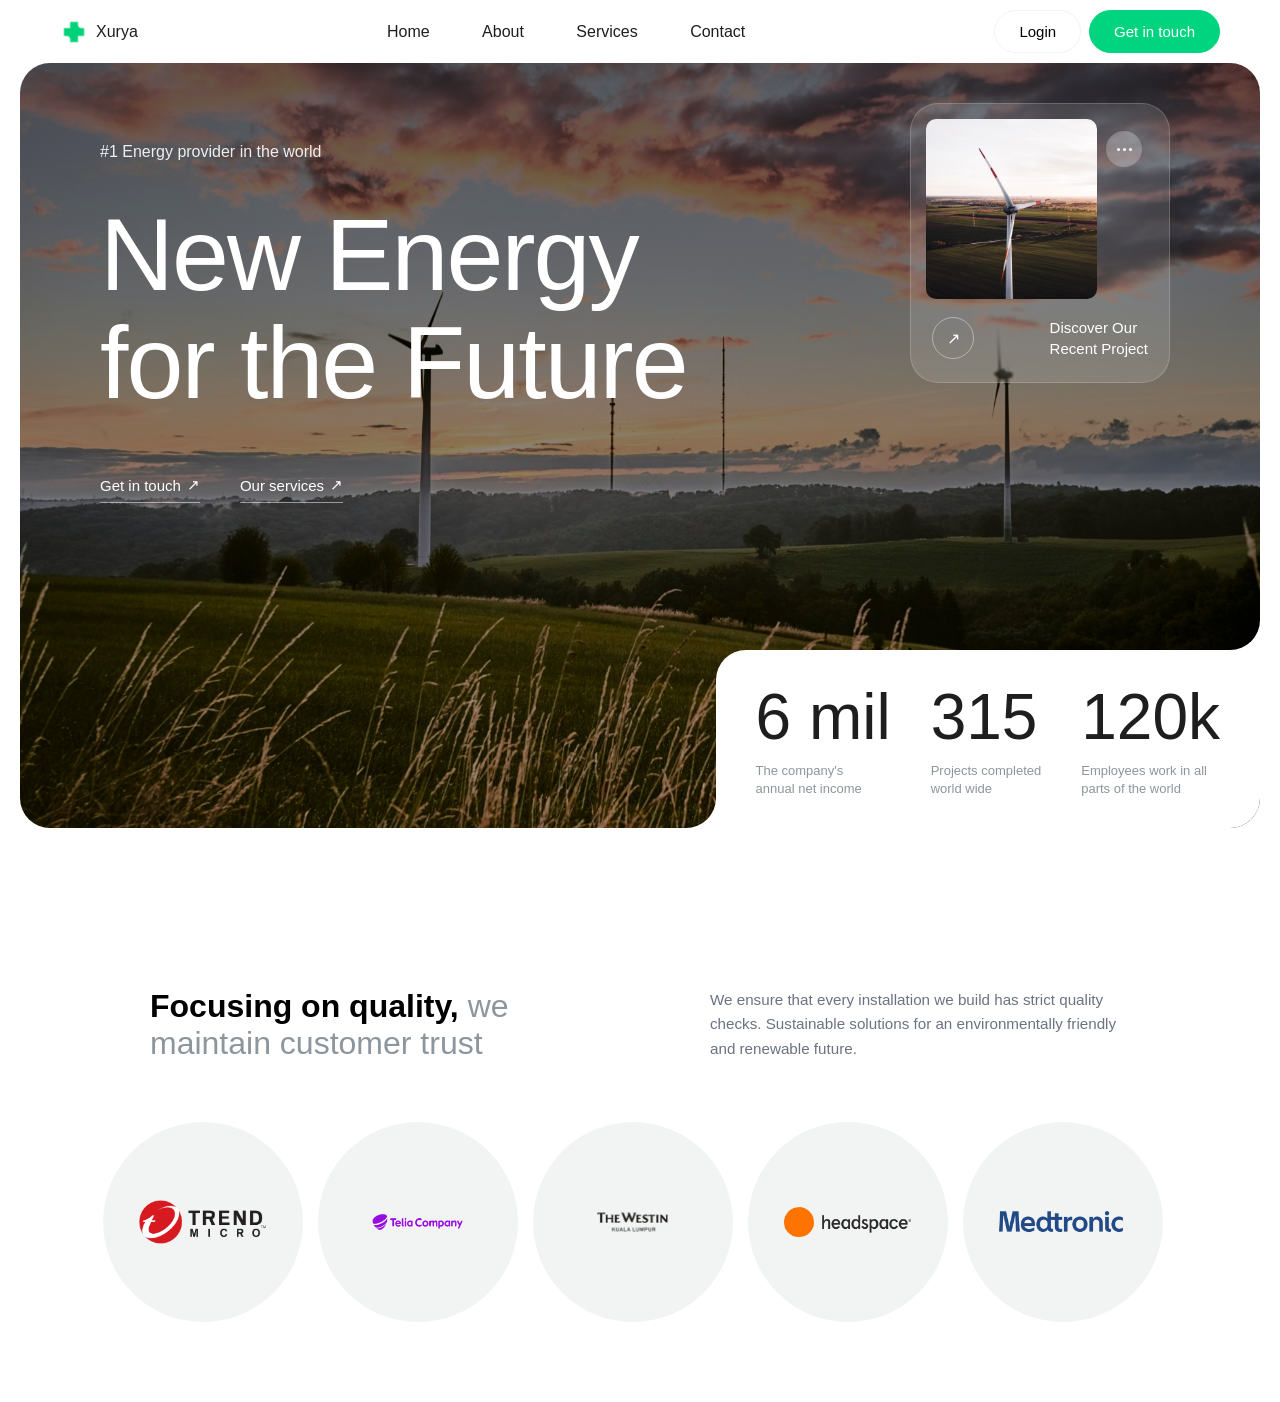
==== commit fd4724a5: "Merge pull request #3 from tawb/section2_work Add page 2 section with circles and hover effects" ====
--- a/index.html
+++ b/index.html
@@ -6,8 +6,9 @@
     <meta name="viewport" 
           content="width=device-width, initial-scale=1.0">
     <title>Xurya Manufacture</title>
-    <link rel="stylesheet" href="./css/style.css">
-
+    
+    
+<link rel="stylesheet" href="./css/style.css">
 </head>
 
 <body>
@@ -70,8 +71,30 @@
     </div>
     </div>
 </section>
+<section id="trust">
+    <div class="header">
+        <h2>Focusing on quality, <span class="light">we maintain customer trust</span></h2>
+        <p>We ensure that every installation we build has strict quality checks. Sustainable solutions for an environmentally friendly and renewable future.</p>
+    </div>
 
-
+    <div class="circles">
+        <div class="circle">
+            <img src="assets/images/trendmicro.png" alt="Trend Micro">
+        </div>
+        <div class="circle">
+         <img src="assets/images/telia.png" alt="Telia Cygate">
+        </div>
+        <div class="circle">
+            <img src="assets/images/business.png" alt="Business">
+        </div>
+        <div class="circle">
+        <img src="assets/images/headspace.png" alt="Headspace">
+        </div>
+        <div class="circle">
+            <img src="assets/images/medtronic.png" alt="Medtronic">
+        </div>
+    </div>
+</section>
     
 
 </body>
--- a/css/style.css
+++ b/css/style.css
@@ -1,3 +1,21 @@
+/* "::" means :selecting an existing element based on its state or position.*/
+
+:root {
+    --brand-green: #00D47E;
+    --brand-dark: #1E1E1E;
+    --brand-gray: #8D959D;
+    --brand-light-gray: #F2F4F4;
+    --white: #FFFFFF;
+
+    --brand-green-rgb: 0, 212, 126;
+    --white-rgb: 255, 255, 255;
+    --black-rgb: 0, 0, 0;
+
+    --brand-green-dark: #059669;
+    --text-secondary: #6B7280;
+    --border-light: #E5E7EB;
+}
+
 * {
     margin: 0;
     padding: 0;
@@ -34,8 +52,8 @@
 }
 
 header {
-    background-color: #ffffff;
-    color: #000000;
+    background-color: var(--white);
+    color: var(--brand-dark);
     padding: 10px 0;
 }
 
@@ -43,6 +61,7 @@
   display: flex;
   align-items: center;
   gap: 0.5rem;
+  transition: transform 0.3s ease, opacity 0.3s ease;
 }
 #logo img {
   height: 28px;
@@ -50,8 +69,32 @@
 }
 
 
+#logo:hover {
+    transform: scale(1.05);
+    opacity: 0.85;
+    color: var(--brand-green);
+}
+.nav-links a {
+    position: relative;
+    transition: color 0.3s ease;
+}
+
+.nav-links a::after {
+    content: '';
+    position: absolute;
+    left: 0;
+    bottom: -4px;/*pushes the underline slightly below the text instead of sitting right against it*/
+    width: 0;
+    height: 2px;
+    background-color: currentColor;
+    transition: width 0.3s ease;/*width changes smooth over 0.3 seconds*/
+}
+
+.nav-links a:hover::after {
+    width: 100%;
+}
 .nav-links li a {
-    color: #000;
+    color: var(--brand-dark);
     text-decoration: none;
     padding: 8px 14px;
     display: inline-block;
@@ -60,8 +103,8 @@
 }
 
 .nav-links li a:hover {
-    background-color: #f3f4f6;         
-    color: #22c55e;                    
+    background-color: var(--brand-light-gray);         
+    color: var(--brand-green-dark);                    
 }
 
 .content {
@@ -80,29 +123,37 @@
     font-size: 15px;
     font-weight: 500;
     font-family: inherit;
+    transition: all 0.3s ease;
+
     
 }
 
 .btn-outline {
-    background: #fff;
-    border: 1px solid #F2F4F4;    
+    background: var(--white);
+    border: 1px solid var(--brand-light-gray);    
+}
+
+
+
+.btn-primary:hover {
+    transform: translateY(-3px);
+    box-shadow: 0 8px 20px rgba(var(--black-rgb), 0.2);
+    filter: brightness(1.1);
 }
 
 .btn-outline:hover {
-    border-color: #00D47E;
-    color: #00D47E;
+    background-color: var(--brand-dark);
+    color: var(--white);
+    transform: translateY(-3px);
 }
 
 .btn-primary {
-    background: #00D47E;         
-    border: 1px solid #00D47E;
-    color: #fff;
-}
-
-.btn-primary:hover {
-    background: #16a34a;            
-    border-color: #16a34a;
-}
+    background: var(--brand-green);         
+    border: 1px solid var(--brand-green);
+    color: var(--white);
+}
+
+
 .hero {
     padding: 0 20px;
 }
@@ -112,7 +163,7 @@
     min-height: 600px;
     border-radius: 30px;
     background-image: 
-        linear-gradient(rgba(0, 0, 0, 0.6), rgba(0, 0, 0, 0.3)),
+        linear-gradient(rgba(var(--black-rgb), 0.6), rgba(var(--black-rgb), 0.3)),/* to make it a bit dark*/
         url('../assets/images/hero-bg.jpg');
     background-size: cover;
     background-position: center;
@@ -120,14 +171,14 @@
     padding: 80px;
 }
 .hero-text {
-    color: #fff;
+    color: var(--white);
     max-width: 800px;
 }
 
 .tagline {
     font-size: 16px;
     margin-bottom: 40px;
-    opacity: 0.9;
+    opacity: 0.9;/*visible slightly see-through because its 90*/
 }
 
 .hero h1 {
@@ -144,39 +195,82 @@
 }
 
 .hero-link {
-    color: #fff;
+    color: var(--white);
     text-decoration: none;
     padding-bottom: 8px;
-    border-bottom: 1px solid rgba(255,255,255,0.5);
+    border-bottom: 1px solid rgba(var(--white-rgb), 0.5);
     display: inline-flex;
     align-items: center;
-    gap: 8px;
+    gap: 6px;
     font-size: 15px;
+    transition: color 0.3s ease, opacity 0.3s ease;
+}
+
+
+.hero-link span {
+    display: inline-block;
+    transition: transform 0.3s ease;
+}
+
+.hero-link:hover {
+    opacity: 0.8;
+}
+
+.hero-link:hover span {
+    transform: translate(3px, -3px);/*Moves an element from its current position without affecting other elements*/
 }
 .glass-card {
     position: absolute;
-    top: 80px;
-    right: 80px;
-    width: 300px;
-    padding: 14px;
+    top: 40px;
+    right: 90px;
+    width: 260px;
+    padding: 15px;
     border-radius: 28px;
-    background: rgba(255, 255, 255, 0.12);
+    background: rgba(var(--white-rgb), 0.12);
     backdrop-filter: blur(1px);
     -webkit-backdrop-filter: blur(10px);
-    border: 1px solid rgba(255, 255, 255, 0.18);
-}
-
-/* wrapper so the dots button can sit on top of the image */
+    border: 1px solid rgba(var(--white-rgb), 0.18);
+    transition: transform 0.4s ease, box-shadow 0.4s ease;
+}
+
+
+.glass-card:hover {
+    transform: translateY(-8px);
+    box-shadow: 0 20px 40px rgba(var(--black-rgb), 0.3);
+}
+
 .glass-card-media {
+    overflow: hidden;
     position: relative;
 }
 
+.glass-card:hover .glass-card-img {
+    transform: scale(1.08);
+}
+
+.dots-btn:hover {
+    background-color: var(--white);
+    transform: scale(1.1);
+}
+
+.dots-btn:hover span {
+    background-color: var(--brand-dark);
+}
+
+
+.glass-card:hover .arrow-circle {
+    background-color: var(--white);
+    color: var(--brand-dark);
+    transform: rotate(45deg);
+}
+
 .glass-card-img {
-    width: 80%;
-    height: 220px;
+    width: 75%;
+    height: 180px;
     object-fit: cover;
-    border-radius: 20px;
+    border-radius: 10px;
     display: block;
+    transition: transform 0.5s ease;
 }
 
 /* the "..." button */
@@ -189,29 +283,31 @@
     border-radius: 50%;
     border: none;
     cursor: pointer;
-    background: rgba(255, 255, 255, 0.2);
+    background: rgba(var(--white-rgb), 0.2);
     backdrop-filter: blur(10px);
     -webkit-backdrop-filter: blur(10px);
     display: flex;
     align-items: center;
     justify-content: center;
     gap: 3px;
+    transition: background-color 0.3s ease, transform 0.3s ease;
 }
 
 .dots-btn span {
     width: 3px;
     height: 3px;
     border-radius: 50%;
-    background: #fff;
+    background: var(--white);
     display: block;
 }
 
 .glass-card-bottom {
     display: flex;
     align-items: center;
+    justify-content: space-between;
     gap: 14px;
     padding: 18px 6px 8px;
-    color: #fff;
+    color: var(--white);
 }
 
 .glass-card-bottom p {
@@ -219,6 +315,7 @@
     font-size: 15px;
     line-height: 1.4;
     font-weight: 300;
+    order: 2;
     
 }
 
@@ -226,18 +323,19 @@
     width: 42px;
     height: 42px;
     border-radius: 50%;
-    border: 1px solid rgba(255, 255, 255, 0.4);
-    display: flex;
+    border: 1px solid rgba(var(--white-rgb), 0.4);
+    display: inline-flex;
     align-items: center;
     justify-content: center;
     flex-shrink: 0;
-    color: #fff;
+    color: var(--white);
+    transition: background-color 0.3s ease, color 0.3s ease, transform 0.3s ease;
 }
 .cards {
     position: absolute;
     bottom: 0;
     right: 0;
-    background: #fff;
+    background: var(--white);
     padding: 30px 40px;
     display: flex;
     gap: 40px;
@@ -245,7 +343,7 @@
     border-top-left-radius: 30px; /* normal rounded corner */
 }
 
-/* inverted curve — top right */
+/* inverted curve  top right */
 .cards::before {
     content: "";
     position: absolute;
@@ -255,10 +353,10 @@
     height: 30px;
     background: transparent;
     border-bottom-right-radius: 30px;
-    box-shadow: 15px 15px 0 15px #fff; /* same color as card */
-}
-
-/* inverted curve — bottom left */
+    box-shadow: 15px 15px 0 15px var(--white); /* same color as card */
+}
+
+/* inverted curve bottom left */
 .cards::after {
     content: "";
     position: absolute;
@@ -268,7 +366,7 @@
     height: 30px;
     background: transparent;
     border-bottom-right-radius: 30px;
-    box-shadow: 15px 15px 0 15px #fff; /* same color as card */
+    box-shadow: 15px 15px 0 15px var(--white); /* same color as card */
 }
 
 .card {
@@ -279,11 +377,99 @@
     font-size: 4rem;
     font-weight: 500;
     margin-bottom: 8px;
-    color: #000;
+    color: var(--brand-dark);
 }
 
 .card_paragraph {
-    color: #8D959D;
+    color: var(--brand-gray);
     font-size: 13px;
     line-height: 1.4;
 }
+#trust {
+    padding: 80px 5%;
+    margin-top: 80px;
+    background-color: var(--white);
+}
+
+
+#trust .header {
+    display: flex;
+    justify-content: center;
+    align-items: flex-start;
+    gap: 80px;
+    max-width: 1100px;
+    margin: 0 auto 60px;
+}
+
+#trust .header h2 {
+    font-size: 2rem;
+    font-weight: 700;
+    max-width: 480px;
+    margin: 0;
+}
+
+#trust .header h2 .light {
+    font-weight: 400;
+}
+.light{
+    color: var(--brand-gray);
+}
+
+#trust .header p {
+    max-width: 420px;
+    color: var(--text-secondary);
+    font-size: 0.95rem;
+    line-height: 1.6;
+    margin: 0;
+}
+
+#trust .circles {
+    display: flex;
+    justify-content: center;
+    align-items: center;
+    flex-wrap: wrap;
+    gap: 15px;
+    margin-left: -15px;
+}
+
+#trust .circle:first-child {/*only  first child inside its parent.*/
+    margin-left: 0;
+}
+#trust .circle img {
+    max-width: 65%;
+    max-height: 40%;
+    object-fit: contain;
+}
+
+@media (max-width: 768px) {
+    #trust .header {
+        flex-direction: column;
+    }
+    #trust .circles {
+        justify-content: center;
+    }
+}
+#trust .circle {
+    width: 200px;
+    height: 200px;
+    border-radius: 50%;
+    background-color: var(--brand-light-gray);
+    display: flex;
+    align-items: center;
+    justify-content: center;
+    flex-shrink: 0;
+    border: 2px solid transparent;
+    transition: background-color 0.3s ease, border-color 0.3s ease, box-shadow 0.3s ease, transform 0.3s ease;
+}
+
+#trust .circle:hover {
+    background-color: var(--white);
+    border-color: var(--brand-gray);
+    box-shadow: 0 10px 25px rgba(var(--black-rgb), 0.1);
+    transform: translateY(-4px);
+}
+
+
+.glass-card-bottom .arrow-circle {
+    order: 1;
+}
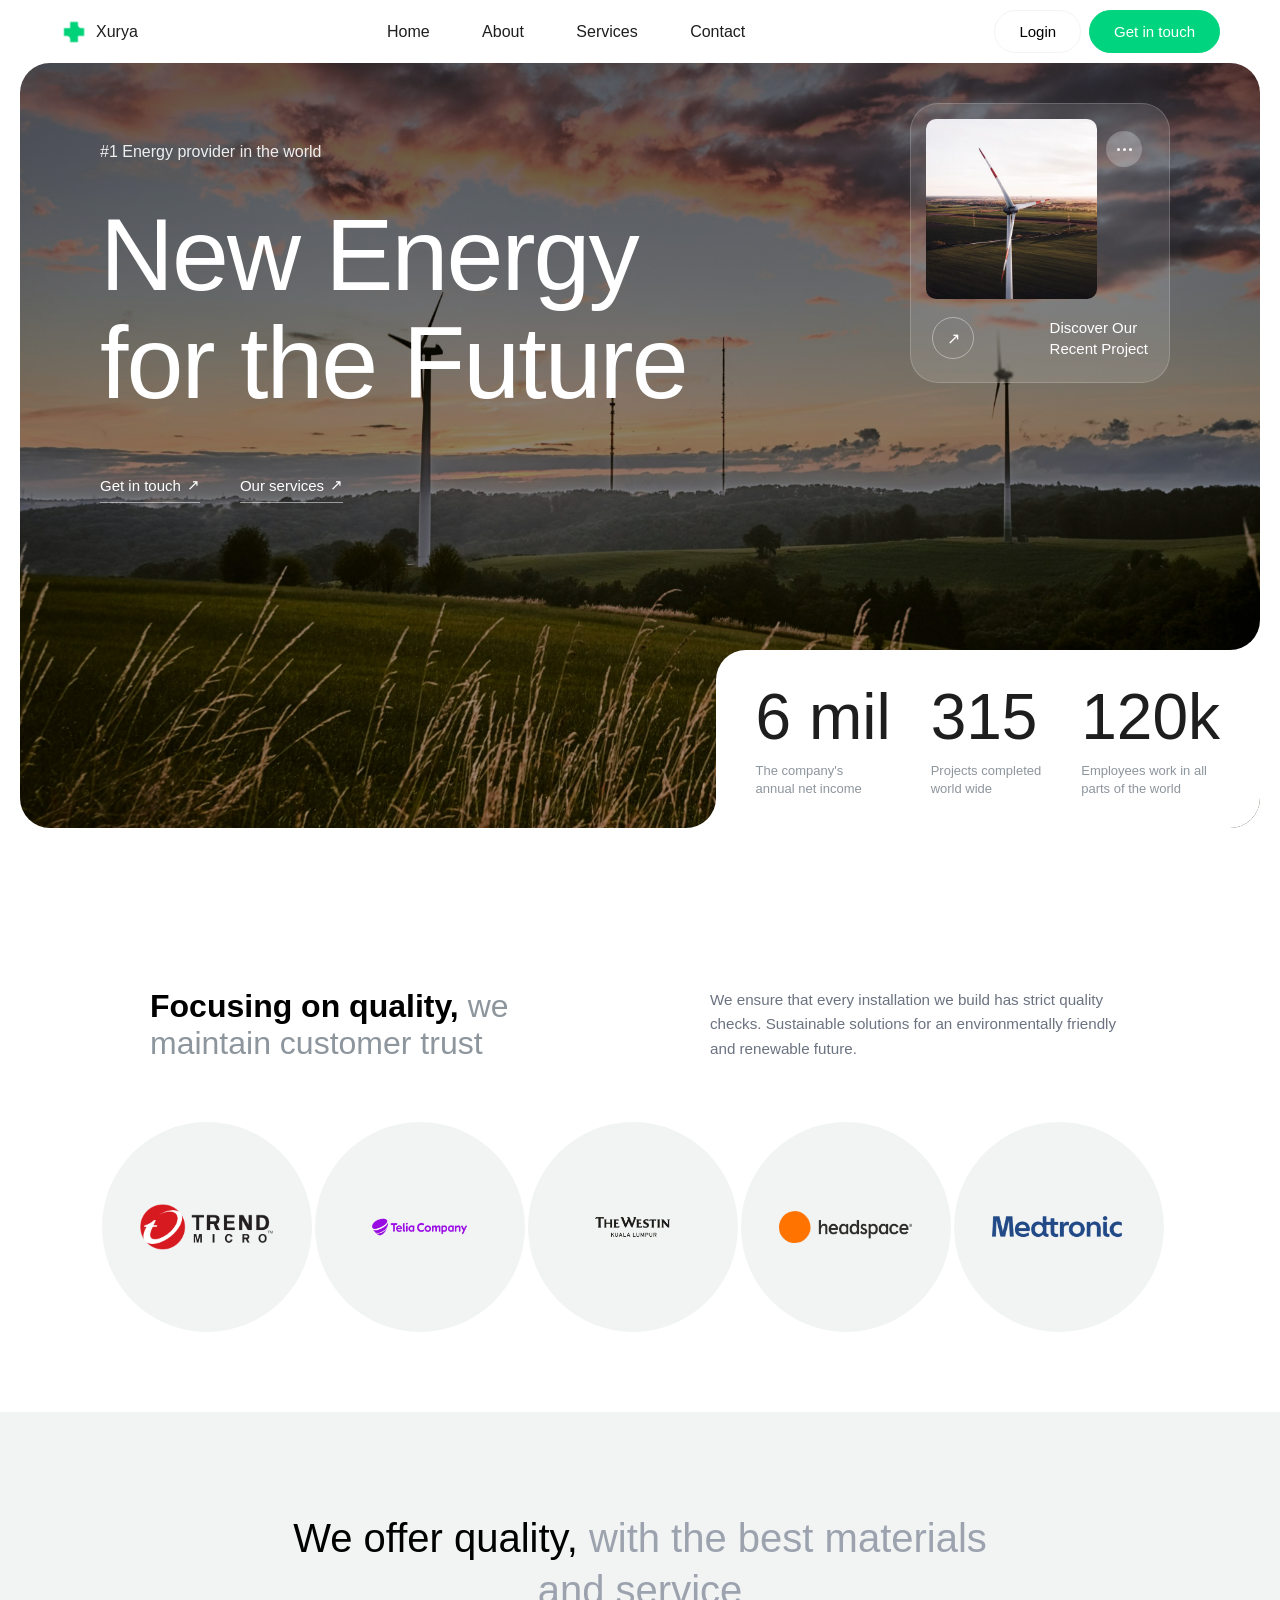
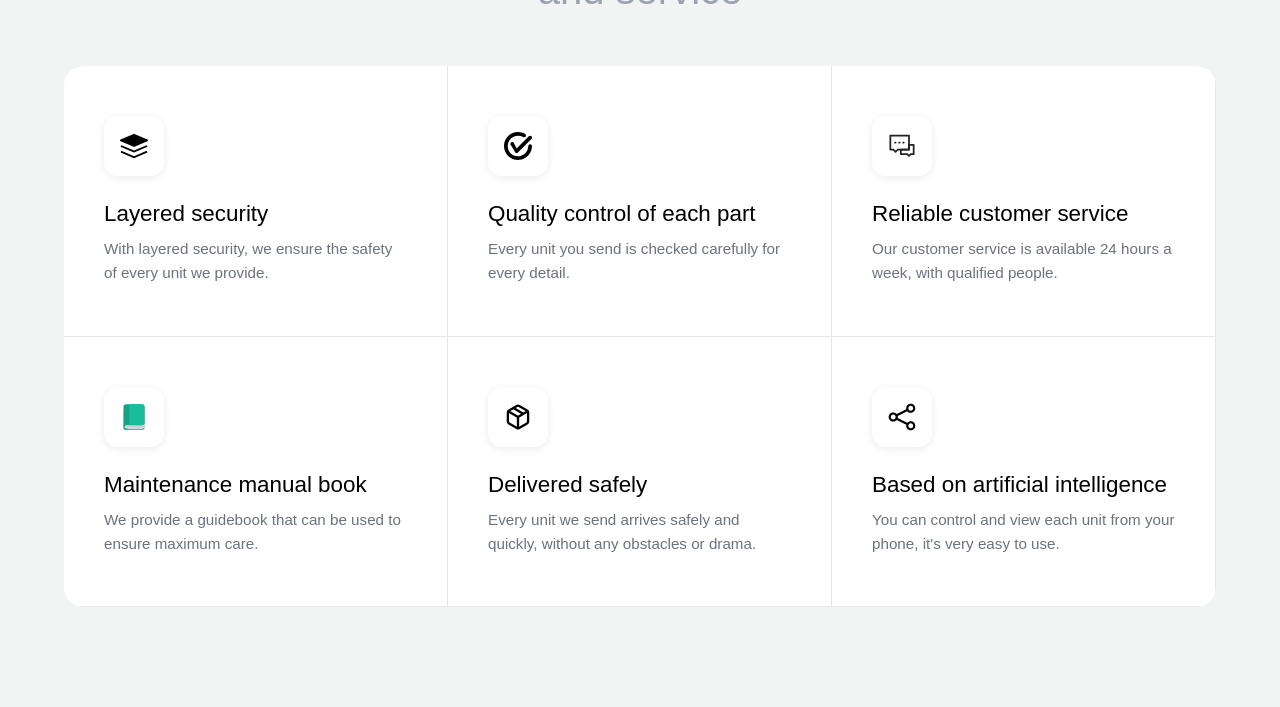
==== commit 4503e21d: "Merge pull request #4 from tawb/section3_work Section 3: Features grid" ====
--- a/index.html
+++ b/index.html
@@ -95,7 +95,62 @@
         </div>
     </div>
 </section>
-    
+    <section id="features">
+    <div class="header">
+        <h2>We offer quality, <span class="light">with the best materials and service</span></h2>
+    </div>
+
+    <div class="features-card">
+        <div class="feature">
+            <div class="icon-box">
+                <img src="assets/images/layers.svg" alt="">
+            </div>
+            <h3>Layered security</h3>
+            <p>With layered security, we ensure the safety of every unit we provide.</p>
+        </div>
+
+        <div class="feature">
+            <div class="icon-box">
+                <img src="assets/images/check-circle.svg" alt="">
+            </div>
+            <h3>Quality control of each part</h3>
+            <p>Every unit you send is checked carefully for every detail.</p>
+        </div>
+
+        <div class="feature">
+            
+            <div class="icon-box">
+                <img src="assets/images/chat.svg" alt="">
+            </div>
+            <h3>Reliable customer service</h3>
+            <p>Our customer service is available 24 hours a week, with qualified people.</p>
+        </div>
+
+        <div class="feature">
+            <div class="icon-box">
+                <img src="assets/images/book.svg" alt="">
+            </div>
+            <h3>Maintenance manual book</h3>
+            <p>We provide a guidebook that can be used to ensure maximum care.</p>
+        </div>
+
+        <div class="feature">
+            <div class="icon-box">
+                <img src="assets/images/box.svg" alt="">
+            </div>
+            <h3>Delivered safely</h3>
+            <p>Every unit we send arrives safely and quickly, without any obstacles or drama.</p>
+        </div>
+
+        <div class="feature">
+            <div class="icon-box">
+                <img src="assets/images/ai.svg" alt="">
+            </div>
+            <h3>Based on artificial intelligence</h3>
+            <p>You can control and view each unit from your phone, it's very easy to use.</p>
+        </div>
+    </div>
+</section>
 
 </body>
 
--- a/css/style.css
+++ b/css/style.css
@@ -428,7 +428,7 @@
     justify-content: center;
     align-items: center;
     flex-wrap: wrap;
-    gap: 15px;
+    gap: 3px;
     margin-left: -15px;
 }
 
@@ -450,8 +450,8 @@
     }
 }
 #trust .circle {
-    width: 200px;
-    height: 200px;
+    width: 210px;
+    height: 210px;
     border-radius: 50%;
     background-color: var(--brand-light-gray);
     display: flex;
@@ -472,4 +472,164 @@
 
 .glass-card-bottom .arrow-circle {
     order: 1;
+}
+#features {
+    padding: 100px 5%;/*100px = top and  bottom spacing .5% = left and  right spacing .relative*/
+    background-color: #f2f4f4;
+    text-align: center;
+}
+
+#features .header h2 {
+    font-size: 2.5rem;
+    font-weight: 500;
+    max-width: 700px;
+    margin: 0 auto 50px;
+    line-height: 1.3;
+}
+
+#features .header h2 .light {
+    color: #9ca3af;
+}
+
+.features-card {
+    display: grid;/*Turns the element into a grid container*/
+    grid-template-columns: repeat(3, 1fr);/*create 3 columns, each taking up 1 fraction */
+    max-width: 1200px;
+    margin: 0 auto;
+    background-color: #ffffff;
+    border-radius: 20px;
+    overflow: hidden;
+    text-align: left;
+}
+
+.icon-box {
+    width: 60px;
+    height: 60px;
+    border-radius: 14px;
+    background-color: #ffffff;
+    box-shadow: 0 2px 8px rgba(0, 0, 0, 0.08);
+    display: flex;
+    align-items: center;
+    justify-content: center;
+    margin-bottom: 25px;
+}
+
+.icon-box img {
+    width: 28px;
+    height: 28px;
+}
+
+
+@media (max-width: 900px) {
+    .features-card {
+        grid-template-columns: 1fr;
+    }
+    .feature {
+        border-right: none !important;/*Forces a CSS rule to override any other conflicting rule*/
+        border-bottom: 1px solid #e5e7eb !important;
+    }
+    .feature:last-child {
+        border-bottom: none !important;
+    }
+}
+.feature {
+    padding: 50px 40px;
+    position: relative;
+    overflow: hidden;/*Clips anything that spills outside*/
+    cursor: pointer;
+    z-index: 1;/*Controls stacking order*/
+    transition: transform 0.5s cubic-bezier(0.22, 1, 0.36, 1);/*Animates the transform property (moves, scales, rotates) */
+    border-right: 1px solid #e5e7eb;
+    border-bottom: 1px solid #e5e7eb;
+}
+
+.feature:hover {
+    transform: translateY(-8px);/*Moves the element up by 8px along the y axis*/
+    z-index: 3;
+}
+
+/* Glowing gradient border that fades in around the card */
+.feature::before {
+    content: '';
+    position: absolute;
+    inset: 0;
+    padding: 2px;
+    border-radius: 16px;
+    background: linear-gradient(135deg, #10b981, #34d399, #a7f3d0);
+    -webkit-mask: linear-gradient(#fff 0 0) content-box, linear-gradient(#fff 0 0);
+    -webkit-mask-composite: xor;
+    mask-composite: exclude;
+    opacity: 0;
+    transition: opacity 0.4s ease;
+    pointer-events: none;
+    z-index: 2;
+}
+
+.feature:hover::before {
+    opacity: 1;
+}
+
+/* Diagonal shine sweep */
+.feature::after {
+    content: '';
+    position: absolute;
+    top: 0;
+    left: -75%;
+    width: 50%;
+    height: 100%;
+    background: linear-gradient(120deg, transparent, rgba(16, 185, 129, 0.08), transparent);/*Creates a gradient background at a 120deg angle, going invisible*/
+    transform: skewX(-20deg);/*sideways along the X-axis by -20 degrees*/
+    transition: left 0.7s ease;
+    pointer-events: none;
+    z-index: 1;
+}
+
+.feature:hover::after {
+    left: 125%;
+}
+
+/* Icon: 3D flip on hover */
+.icon-box {
+    width: 60px;
+    height: 60px;
+    border-radius: 14px;
+    background-color: #ffffff;
+    box-shadow: 0 2px 8px rgba(0, 0, 0, 0.08);
+    display: flex;
+    align-items: center;
+    justify-content: center;
+    margin-bottom: 25px;
+    position: relative;
+    z-index: 3;
+    transform-style: preserve-3d;
+    transition: transform 0.6s cubic-bezier(0.22, 1, 0.36, 1), box-shadow 0.4s ease;
+}
+
+.feature:hover .icon-box {
+    transform: rotateY(360deg) translateY(-4px);
+    box-shadow: 0 12px 24px rgba(16, 185, 129, 0.25);
+}
+
+
+
+.feature h3 {
+    font-size: 1.4rem;
+    font-weight: 500;
+    margin-bottom: 10px;
+    position: relative;
+    z-index: 3;
+    transition: transform 0.4s ease, color 0.3s ease;
+}
+
+.feature:hover h3 {
+    color: #059669;
+    transform: translateX(4px);
+}
+
+.feature p {
+    position: relative;
+    z-index: 3;
+    color: #6b7280;
+    font-size: 0.95rem;
+    line-height: 1.6;
 }
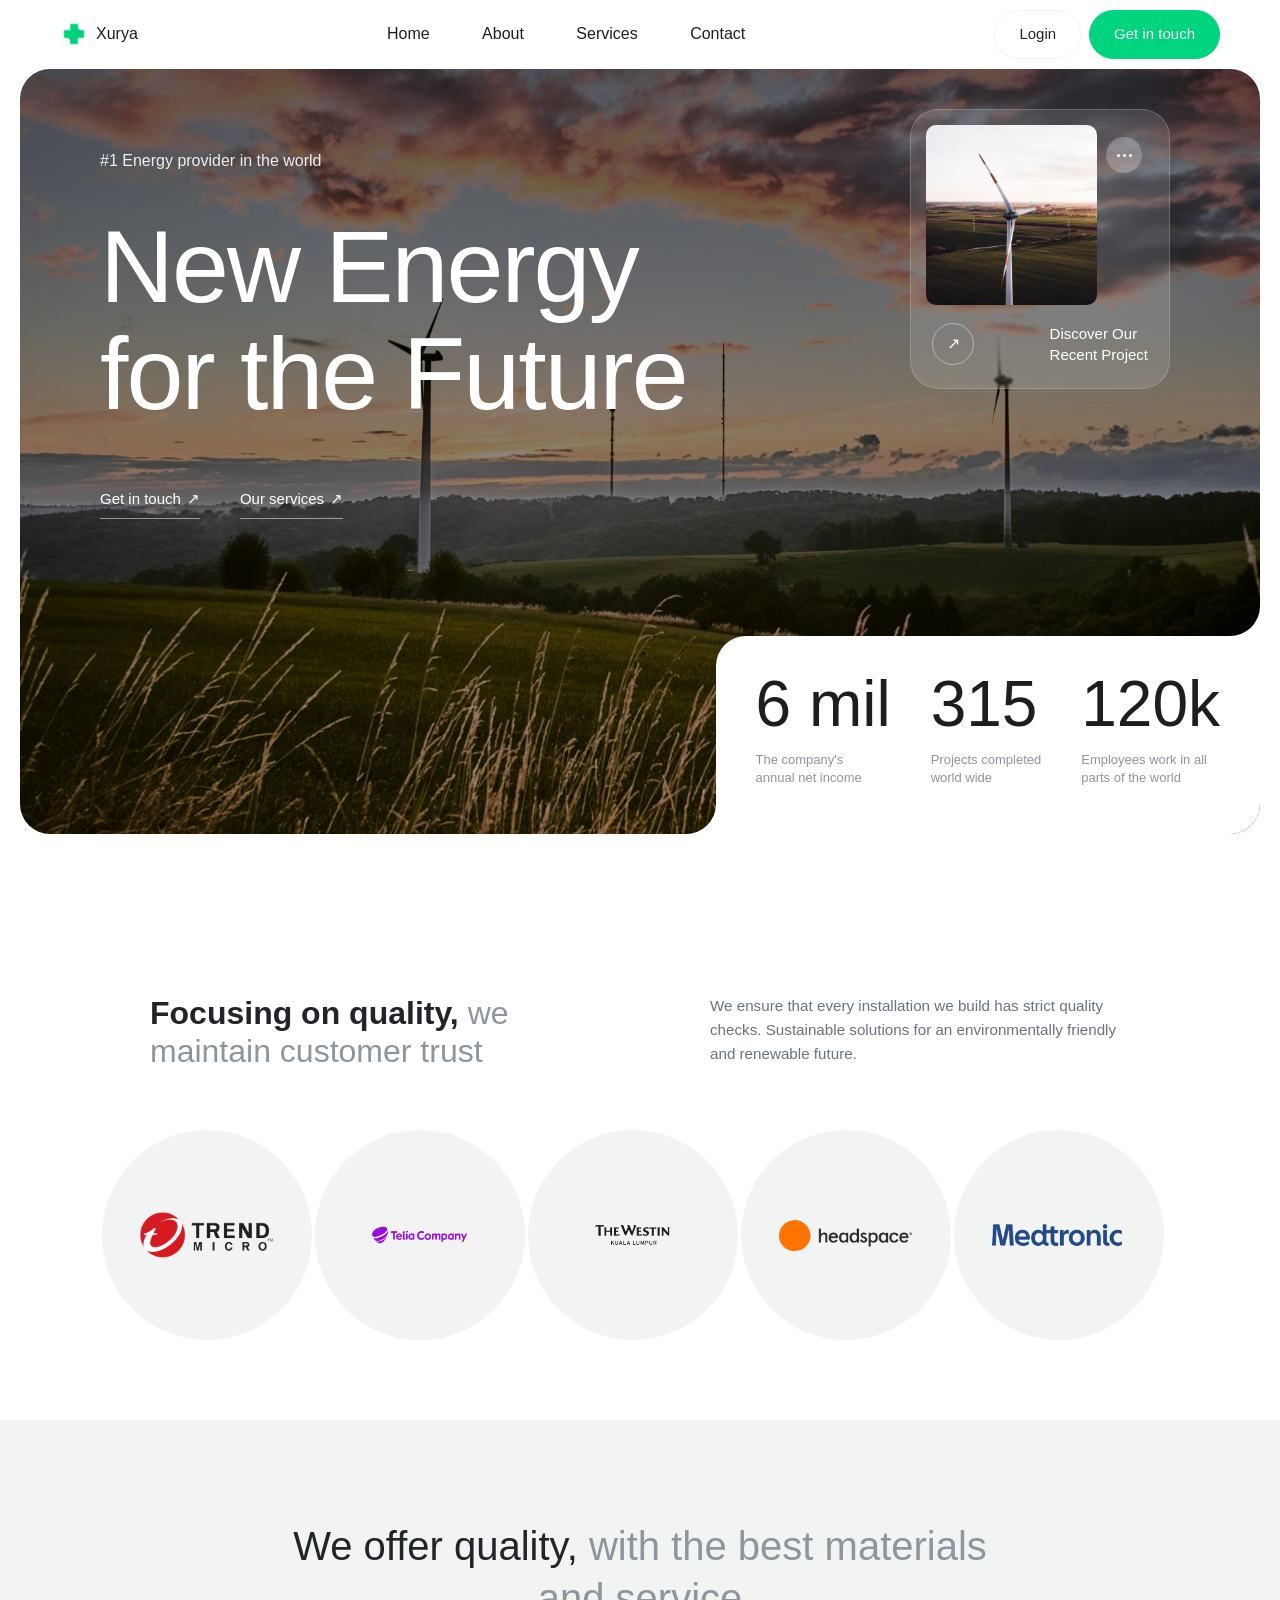
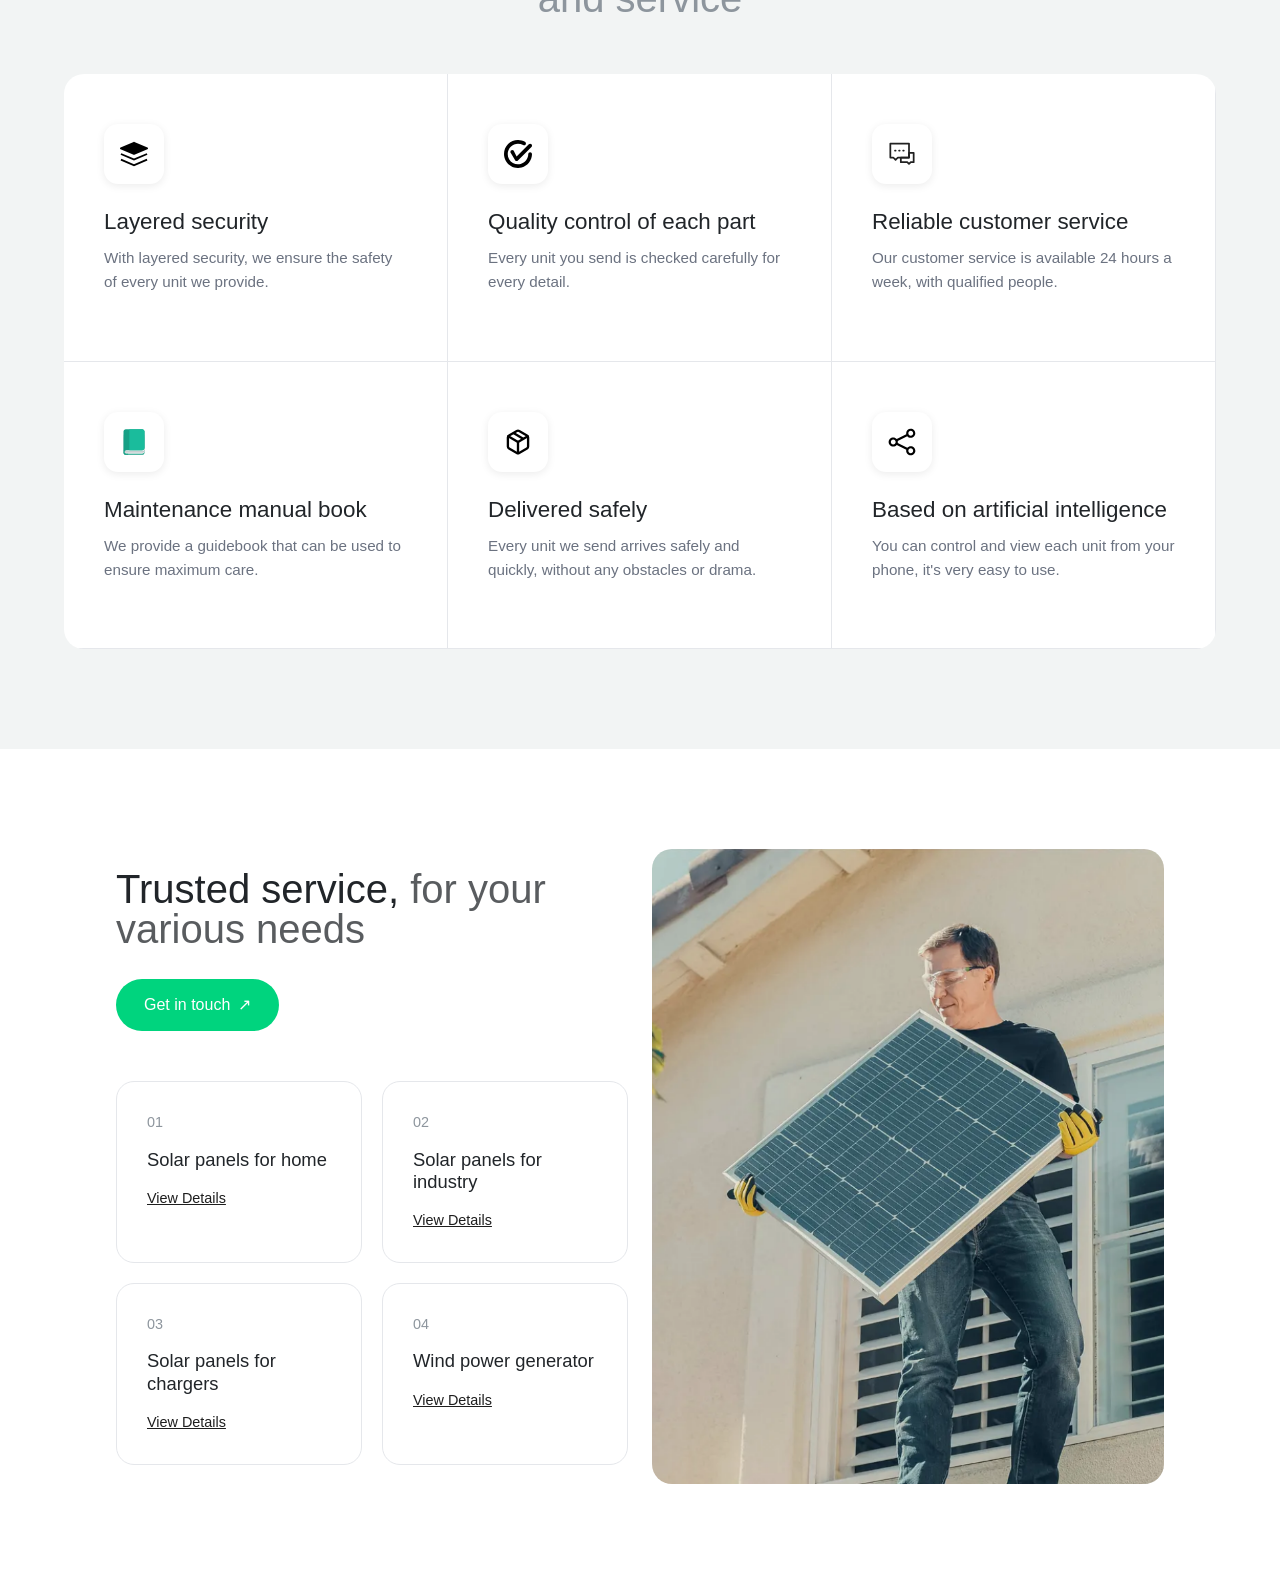
==== commit 3654ec03: "Merge pull request #5 from tawb/section4_work Section 4 (Trust) + Fixes" ====
--- a/index.html
+++ b/index.html
@@ -7,7 +7,7 @@
           content="width=device-width, initial-scale=1.0">
     <title>Xurya Manufacture</title>
     
-    
+    <link href="https://cdn.jsdelivr.net/npm/bootstrap@5.3.8/dist/css/bootstrap.min.css" rel="stylesheet" integrity="sha384-sRIl4kxILFvY47J16cr9ZwB07vP4J8+LH7qKQnuqkuIAvNWLzeN8tE5YBujZqJLB" crossorigin="anonymous">
 <link rel="stylesheet" href="./css/style.css">
 </head>
 
@@ -28,8 +28,8 @@
             </ul>
         </nav>
         <div class="auth-buttons">
-            <button type="button" class="btn btn-outline">Login</button>
-            <button type="button" class="btn btn-primary">Get in touch</button>
+            <button type="button" class="btn btn-out">Login</button>
+            <button type="button" class="btn btn-prim">Get in touch</button>
         </div>
     </div>
 </header>
@@ -57,15 +57,15 @@
     </div>
 </div>
 <section class="cards">
-    <div class="card">
+    <div class="stat-card">
         <h2>6 mil</h2>
         <span class="card_paragraph"><p>The company's <br> annual net income </p></span>
     </div>
-    <div class="card">
+    <div class="stat-card">
         <h2>315</h2>
         <span class="card_paragraph"><p>Projects completed <br> world wide</p></span>
     </div>
-    <div class="card">
+    <div class="stat-card">
         <h2>120k</h2>
         <span class="card_paragraph"><p>Employees work in all <br> parts of the world</p></span>
     </div>
@@ -151,6 +151,50 @@
         </div>
     </div>
 </section>
+<div class="row featurette">
+    <div class="col-md-6">
+        <h2 class="featurette-heading fw-normal lh-1">Trusted service, <span class="text-body-secondary">for your various needs</span></h2>
+        <a href="#" class="get-touch-btn">Get in touch <span>↗</span></a>
+
+        <div class="service-grid">
+            <div class="service-card">
+                <div class="service-card-inner">
+                    <span class="service-number">01</span>
+                    <h3>Solar panels for home</h3>
+                    <a href="#" class="view-details">View Details</a>
+                </div>
+            </div>
+
+            <div class="service-card">
+                <div class="service-card-inner">
+                    <span class="service-number">02</span>
+                    <h3>Solar panels for industry</h3>
+                    <a href="#" class="view-details">View Details</a>
+                </div>
+            </div>
+
+            <div class="service-card">
+                <div class="service-card-inner">
+                    <span class="service-number">03</span>
+                    <h3>Solar panels for chargers</h3>
+                    <a href="#" class="view-details">View Details</a>
+                </div>
+            </div>
+
+            <div class="service-card">
+                <div class="service-card-inner">
+                    <span class="service-number">04</span>
+                    <h3>Wind power generator</h3>
+                    <a href="#" class="view-details">View Details</a>
+                </div>
+            </div>
+        </div>
+    </div>
+
+    <div class="col-md-6">
+        <img src="assets/images/solar-worker.png" alt="" class="featurette-image img-fluid">
+    </div>
+</div>
 
 </body>
 
--- a/css/style.css
+++ b/css/style.css
@@ -1,19 +1,22 @@
 /* "::" means :selecting an existing element based on its state or position.*/
 
 :root {
+    /* Standard brand colors */
     --brand-green: #00D47E;
     --brand-dark: #1E1E1E;
     --brand-gray: #8D959D;
     --brand-light-gray: #F2F4F4;
     --white: #FFFFFF;
 
+    /* RGB versions for use in rgba() without hardcoding new hex values */
     --brand-green-rgb: 0, 212, 126;
     --white-rgb: 255, 255, 255;
     --black-rgb: 0, 0, 0;
 
-    --brand-green-dark: #059669;
-    --text-secondary: #6B7280;
-    --border-light: #E5E7EB;
+    /* Supporting colors (not part of core brand scheme, but reused enough to deserve a variable) */
+    --brand-green-dark: #059669;   /* darker green used for hover text states */
+    --text-secondary: #6B7280;     /* paragraph/body copy gray */
+    --border-light: #E5E7EB;       /* hairline card borders */
 }
 
 * {
@@ -68,12 +71,12 @@
   width: auto;
 }
 
-
 #logo:hover {
     transform: scale(1.05);
     opacity: 0.85;
     color: var(--brand-green);
 }
+
 .nav-links a {
     position: relative;
     transition: color 0.3s ease;
@@ -93,6 +96,7 @@
 .nav-links a:hover::after {
     width: 100%;
 }
+
 .nav-links li a {
     color: var(--brand-dark);
     text-decoration: none;
@@ -103,14 +107,15 @@
 }
 
 .nav-links li a:hover {
-    background-color: var(--brand-light-gray);         
-    color: var(--brand-green-dark);                    
+    background-color: var(--brand-light-gray);
+    color: var(--brand-green-dark);
 }
 
 .content {
     padding: 50px 0;
     text-align: center;
 }
+
 .auth-buttons {
     display: flex;
     gap: 8px;
@@ -124,39 +129,35 @@
     font-weight: 500;
     font-family: inherit;
     transition: all 0.3s ease;
-
-    
-}
-
-.btn-outline {
+}
+
+.btn-out {
     background: var(--white);
     border: 1px solid var(--brand-light-gray);    
 }
 
-
-
-.btn-primary:hover {
+.btn-prim:hover {
     transform: translateY(-3px);
     box-shadow: 0 8px 20px rgba(var(--black-rgb), 0.2);
     filter: brightness(1.1);
 }
 
-.btn-outline:hover {
+.btn-out:hover {
     background-color: var(--brand-dark);
     color: var(--white);
     transform: translateY(-3px);
 }
 
-.btn-primary {
+.btn-prim {
     background: var(--brand-green);         
     border: 1px solid var(--brand-green);
     color: var(--white);
 }
 
-
 .hero {
     padding: 0 20px;
 }
+
 .hero-inner {
     position: relative;             
     height: 85vh;
@@ -170,6 +171,7 @@
     overflow: hidden;                
     padding: 80px;
 }
+
 .hero-text {
     color: var(--white);
     max-width: 800px;
@@ -188,6 +190,7 @@
     letter-spacing: -2px;
     margin: 0;
 }
+
 .hero-actions {
     display: flex;
     gap: 40px;
@@ -206,7 +209,6 @@
     transition: color 0.3s ease, opacity 0.3s ease;
 }
 
-
 .hero-link span {
     display: inline-block;
     transition: transform 0.3s ease;
@@ -219,6 +221,7 @@
 .hero-link:hover span {
     transform: translate(3px, -3px);/*Moves an element from its current position without affecting other elements*/
 }
+
 .glass-card {
     position: absolute;
     top: 40px;
@@ -233,7 +236,6 @@
     transition: transform 0.4s ease, box-shadow 0.4s ease;
 }
 
-
 .glass-card:hover {
     transform: translateY(-8px);
     box-shadow: 0 20px 40px rgba(var(--black-rgb), 0.3);
@@ -256,7 +258,6 @@
 .dots-btn:hover span {
     background-color: var(--brand-dark);
 }
-
 
 .glass-card:hover .arrow-circle {
     background-color: var(--white);
@@ -316,7 +317,6 @@
     line-height: 1.4;
     font-weight: 300;
     order: 2;
-    
 }
 
 .arrow-circle {
@@ -331,6 +331,11 @@
     color: var(--white);
     transition: background-color 0.3s ease, color 0.3s ease, transform 0.3s ease;
 }
+
+.glass-card-bottom .arrow-circle {
+    order: 1;
+}
+
 .cards {
     position: absolute;
     bottom: 0;
@@ -339,7 +344,6 @@
     padding: 30px 40px;
     display: flex;
     gap: 40px;
-
     border-top-left-radius: 30px; /* normal rounded corner */
 }
 
@@ -369,11 +373,11 @@
     box-shadow: 15px 15px 0 15px var(--white); /* same color as card */
 }
 
-.card {
+.stat-card{
     flex: 0 0 auto;
 }
 
-.card h2 {
+.stat-card h2 {
     font-size: 4rem;
     font-weight: 500;
     margin-bottom: 8px;
@@ -385,12 +389,16 @@
     font-size: 13px;
     line-height: 1.4;
 }
+
+.light {
+    color: var(--brand-gray);
+}
+
 #trust {
     padding: 80px 5%;
     margin-top: 80px;
     background-color: var(--white);
 }
-
 
 #trust .header {
     display: flex;
@@ -435,10 +443,31 @@
 #trust .circle:first-child {/*only  first child inside its parent.*/
     margin-left: 0;
 }
+
 #trust .circle img {
     max-width: 65%;
     max-height: 40%;
     object-fit: contain;
+}
+
+#trust .circle {
+    width: 210px;
+    height: 210px;
+    border-radius: 50%;
+    background-color: var(--brand-light-gray);
+    display: flex;
+    align-items: center;
+    justify-content: center;
+    flex-shrink: 0;
+    border: 2px solid transparent;
+    transition: background-color 0.3s ease, border-color 0.3s ease, box-shadow 0.3s ease, transform 0.3s ease;
+}
+
+#trust .circle:hover {
+    background-color: var(--white);
+    border-color: var(--brand-gray);
+    box-shadow: 0 10px 25px rgba(var(--black-rgb), 0.1);
+    transform: translateY(-4px);
 }
 
 @media (max-width: 768px) {
@@ -449,33 +478,10 @@
         justify-content: center;
     }
 }
-#trust .circle {
-    width: 210px;
-    height: 210px;
-    border-radius: 50%;
-    background-color: var(--brand-light-gray);
-    display: flex;
-    align-items: center;
-    justify-content: center;
-    flex-shrink: 0;
-    border: 2px solid transparent;
-    transition: background-color 0.3s ease, border-color 0.3s ease, box-shadow 0.3s ease, transform 0.3s ease;
-}
-
-#trust .circle:hover {
-    background-color: var(--white);
-    border-color: var(--brand-gray);
-    box-shadow: 0 10px 25px rgba(var(--black-rgb), 0.1);
-    transform: translateY(-4px);
-}
-
-
-.glass-card-bottom .arrow-circle {
-    order: 1;
-}
+
 #features {
     padding: 100px 5%;/*100px = top and  bottom spacing .5% = left and  right spacing .relative*/
-    background-color: #f2f4f4;
+    background-color: var(--brand-light-gray);
     text-align: center;
 }
 
@@ -487,51 +493,17 @@
     line-height: 1.3;
 }
 
-#features .header h2 .light {
-    color: #9ca3af;
-}
-
 .features-card {
     display: grid;/*Turns the element into a grid container*/
     grid-template-columns: repeat(3, 1fr);/*create 3 columns, each taking up 1 fraction */
     max-width: 1200px;
     margin: 0 auto;
-    background-color: #ffffff;
+    background-color: var(--white);
     border-radius: 20px;
     overflow: hidden;
     text-align: left;
 }
 
-.icon-box {
-    width: 60px;
-    height: 60px;
-    border-radius: 14px;
-    background-color: #ffffff;
-    box-shadow: 0 2px 8px rgba(0, 0, 0, 0.08);
-    display: flex;
-    align-items: center;
-    justify-content: center;
-    margin-bottom: 25px;
-}
-
-.icon-box img {
-    width: 28px;
-    height: 28px;
-}
-
-
-@media (max-width: 900px) {
-    .features-card {
-        grid-template-columns: 1fr;
-    }
-    .feature {
-        border-right: none !important;/*Forces a CSS rule to override any other conflicting rule*/
-        border-bottom: 1px solid #e5e7eb !important;
-    }
-    .feature:last-child {
-        border-bottom: none !important;
-    }
-}
 .feature {
     padding: 50px 40px;
     position: relative;
@@ -539,8 +511,8 @@
     cursor: pointer;
     z-index: 1;/*Controls stacking order*/
     transition: transform 0.5s cubic-bezier(0.22, 1, 0.36, 1);/*Animates the transform property (moves, scales, rotates) */
-    border-right: 1px solid #e5e7eb;
-    border-bottom: 1px solid #e5e7eb;
+    border-right: 1px solid var(--border-light);
+    border-bottom: 1px solid var(--border-light);
 }
 
 .feature:hover {
@@ -555,7 +527,7 @@
     inset: 0;
     padding: 2px;
     border-radius: 16px;
-    background: linear-gradient(135deg, #10b981, #34d399, #a7f3d0);
+    background: linear-gradient(135deg, rgba(var(--brand-green-rgb), 1), rgba(var(--brand-green-rgb), 0.6), rgba(var(--brand-green-rgb), 0.25));
     -webkit-mask: linear-gradient(#fff 0 0) content-box, linear-gradient(#fff 0 0);
     -webkit-mask-composite: xor;
     mask-composite: exclude;
@@ -577,7 +549,7 @@
     left: -75%;
     width: 50%;
     height: 100%;
-    background: linear-gradient(120deg, transparent, rgba(16, 185, 129, 0.08), transparent);/*Creates a gradient background at a 120deg angle, going invisible*/
+    background: linear-gradient(120deg, transparent, rgba(var(--brand-green-rgb), 0.08), transparent);/*Creates a gradient background at a 120deg angle, going invisible*/
     transform: skewX(-20deg);/*sideways along the X-axis by -20 degrees*/
     transition: left 0.7s ease;
     pointer-events: none;
@@ -593,8 +565,8 @@
     width: 60px;
     height: 60px;
     border-radius: 14px;
-    background-color: #ffffff;
-    box-shadow: 0 2px 8px rgba(0, 0, 0, 0.08);
+    background-color: var(--white);
+    box-shadow: 0 2px 8px rgba(var(--black-rgb), 0.08);
     display: flex;
     align-items: center;
     justify-content: center;
@@ -605,12 +577,15 @@
     transition: transform 0.6s cubic-bezier(0.22, 1, 0.36, 1), box-shadow 0.4s ease;
 }
 
+.icon-box img {
+    width: 28px;
+    height: 28px;
+}
+
 .feature:hover .icon-box {
     transform: rotateY(360deg) translateY(-4px);
-    box-shadow: 0 12px 24px rgba(16, 185, 129, 0.25);
-}
-
-
+    box-shadow: 0 12px 24px rgba(var(--brand-green-rgb), 0.25);
+}
 
 .feature h3 {
     font-size: 1.4rem;
@@ -622,14 +597,201 @@
 }
 
 .feature:hover h3 {
-    color: #059669;
+    color: var(--brand-green-dark);
     transform: translateX(4px);
 }
 
 .feature p {
     position: relative;
     z-index: 3;
-    color: #6b7280;
+    color: var(--text-secondary);
     font-size: 0.95rem;
     line-height: 1.6;
+}
+
+@media (max-width: 900px) {
+    .features-card {
+        grid-template-columns: 1fr;
+    }
+    .feature {
+        border-right: none !important;/*Forces a CSS rule to override any other conflicting rule*/
+        border-bottom: 1px solid var(--border-light) !important;
+    }
+    .feature:last-child {
+        border-bottom: none !important;
+    }
+}
+
+.featurette {
+    max-width: 1200px;
+    margin: 0 auto;
+    padding: 100px 5%;
+    align-items: center;
+}
+
+.featurette-heading {
+    font-size: 2.5rem;
+    font-weight: 500;
+    margin-bottom: 30px;
+}
+
+.featurette-heading .text-body-secondary {
+    color: var(--brand-gray);
+}
+
+/* Get in touch button */
+.get-touch-btn {
+    display: inline-flex;
+    align-items: center;
+    gap: 8px;
+    background-color: var(--brand-green);
+    color: var(--white);
+    padding: 14px 28px;
+    border-radius: 50px;
+    text-decoration: none;
+    font-weight: 500;
+    margin-bottom: 50px;
+    position: relative;
+    overflow: hidden;
+    z-index: 1;
+    transition: transform 0.4s cubic-bezier(0.22, 1, 0.36, 1), box-shadow 0.4s ease;
+}
+
+.get-touch-btn:hover {
+    transform: translateY(-4px);
+    box-shadow: 0 15px 30px rgba(var(--brand-green-rgb), 0.35);
+}
+
+.get-touch-btn::before {
+    content: '';
+    position: absolute;
+    top: 0;
+    left: -75%;
+    width: 50%;
+    height: 100%;
+    background: linear-gradient(120deg, transparent, rgba(var(--white-rgb), 0.3), transparent);
+    transform: skewX(-20deg);/*move in x axis*/
+    transition: left 0.6s ease;
+}
+
+.get-touch-btn:hover::before {
+    left: 125%;
+}
+
+.get-touch-btn span {
+    position: relative;
+    z-index: 1;
+    transition: transform 0.3s ease;
+}
+
+.get-touch-btn:hover span {
+    transform: translate(3px, -3px);
+}
+
+/* Service cards grid */
+.service-grid {
+    display: grid;
+    grid-template-columns: repeat(2, 1fr);/*2 col*/
+    gap: 20px;
+}
+
+.service-card {
+    position: relative;
+    padding: 3px;
+    border-radius: 18px;
+    background: transparent;
+    border: 1px solid var(--border-light);
+    overflow: hidden;
+    cursor: pointer;
+    z-index: 1;
+    transition: transform 0.5s cubic-bezier(0.22, 1, 0.36, 1), background 0.4s ease, border-color 0.4s ease;
+}
+
+.service-card:hover {
+    transform: translateY(-6px);
+    border-color: transparent;
+    background: linear-gradient(135deg, rgba(var(--brand-green-rgb), 1), rgba(var(--brand-green-rgb), 0.6), rgba(var(--brand-green-rgb), 0.35), rgba(var(--brand-green-rgb), 1));
+    z-index: 2;
+}
+
+.service-card-inner {
+    background-color: var(--white);
+    border-radius: 15px;
+    padding: 27px;
+    height: 100%;
+    position: relative;
+    overflow: hidden;
+}
+
+.service-card-inner::after {
+    content: '';
+    position: absolute;
+    top: 0;
+    left: -75%;
+    width: 50%;
+    height: 100%;
+    background: linear-gradient(120deg, transparent, rgba(var(--brand-green-rgb), 0.08), transparent);
+    transform: skewX(-20deg);
+    transition: left 0.7s ease;
+    pointer-events: none;
+}
+
+.service-card:hover .service-card-inner::after {
+    left: 125%;
+}
+
+.service-number {
+    display: block;
+    color: var(--brand-gray);
+    font-size: 0.9rem;
+    margin-bottom: 15px;
+    transition: color 0.3s ease;
+}
+
+.service-card:hover .service-number {
+    color: var(--brand-green);
+}
+
+.service-card h3 {
+    font-size: 1.15rem;
+    font-weight: 500;
+    margin-bottom: 15px;
+    transition: transform 0.4s ease;
+}
+
+.service-card:hover h3 {
+    transform: translateX(4px);
+}
+
+.view-details {
+    color: var(--brand-dark);
+    text-decoration: underline;
+    font-size: 0.9rem;
+    display: inline-block;
+    transition: color 0.3s ease, transform 0.3s ease;
+}
+
+.service-card:hover .view-details {
+    color: var(--brand-green-dark);
+    transform: translateX(4px);
+}
+
+/* Image */
+.featurette-image {
+    width: 100%;
+    height: auto;
+    border-radius: 20px;
+    object-fit: cover;
+    transition: transform 0.5s ease, box-shadow 0.5s ease;
+}
+
+.featurette-image:hover {
+    transform: scale(1.02);
+    box-shadow: 0 20px 40px rgba(var(--black-rgb), 0.15);
+}
+
+@media (max-width: 768px) {
+    .service-grid {
+        grid-template-columns: 1fr;
+    }
 }
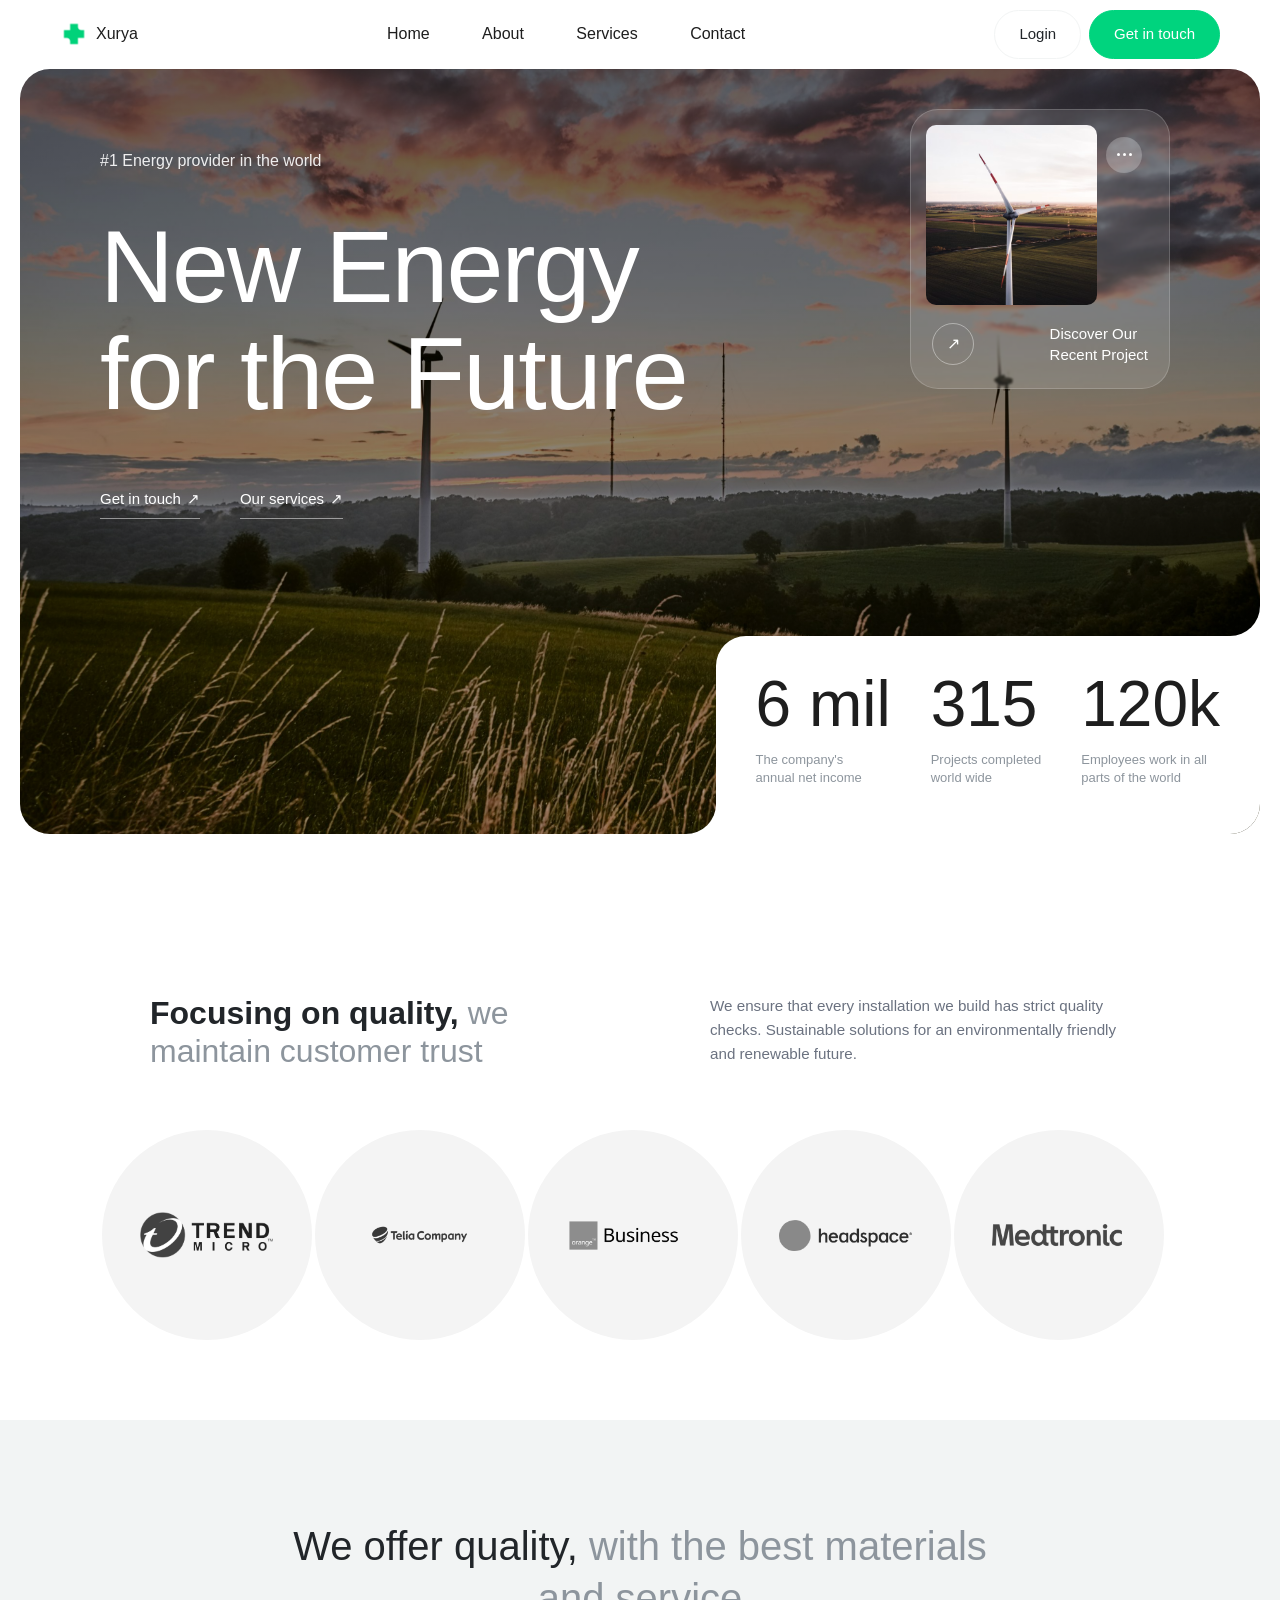
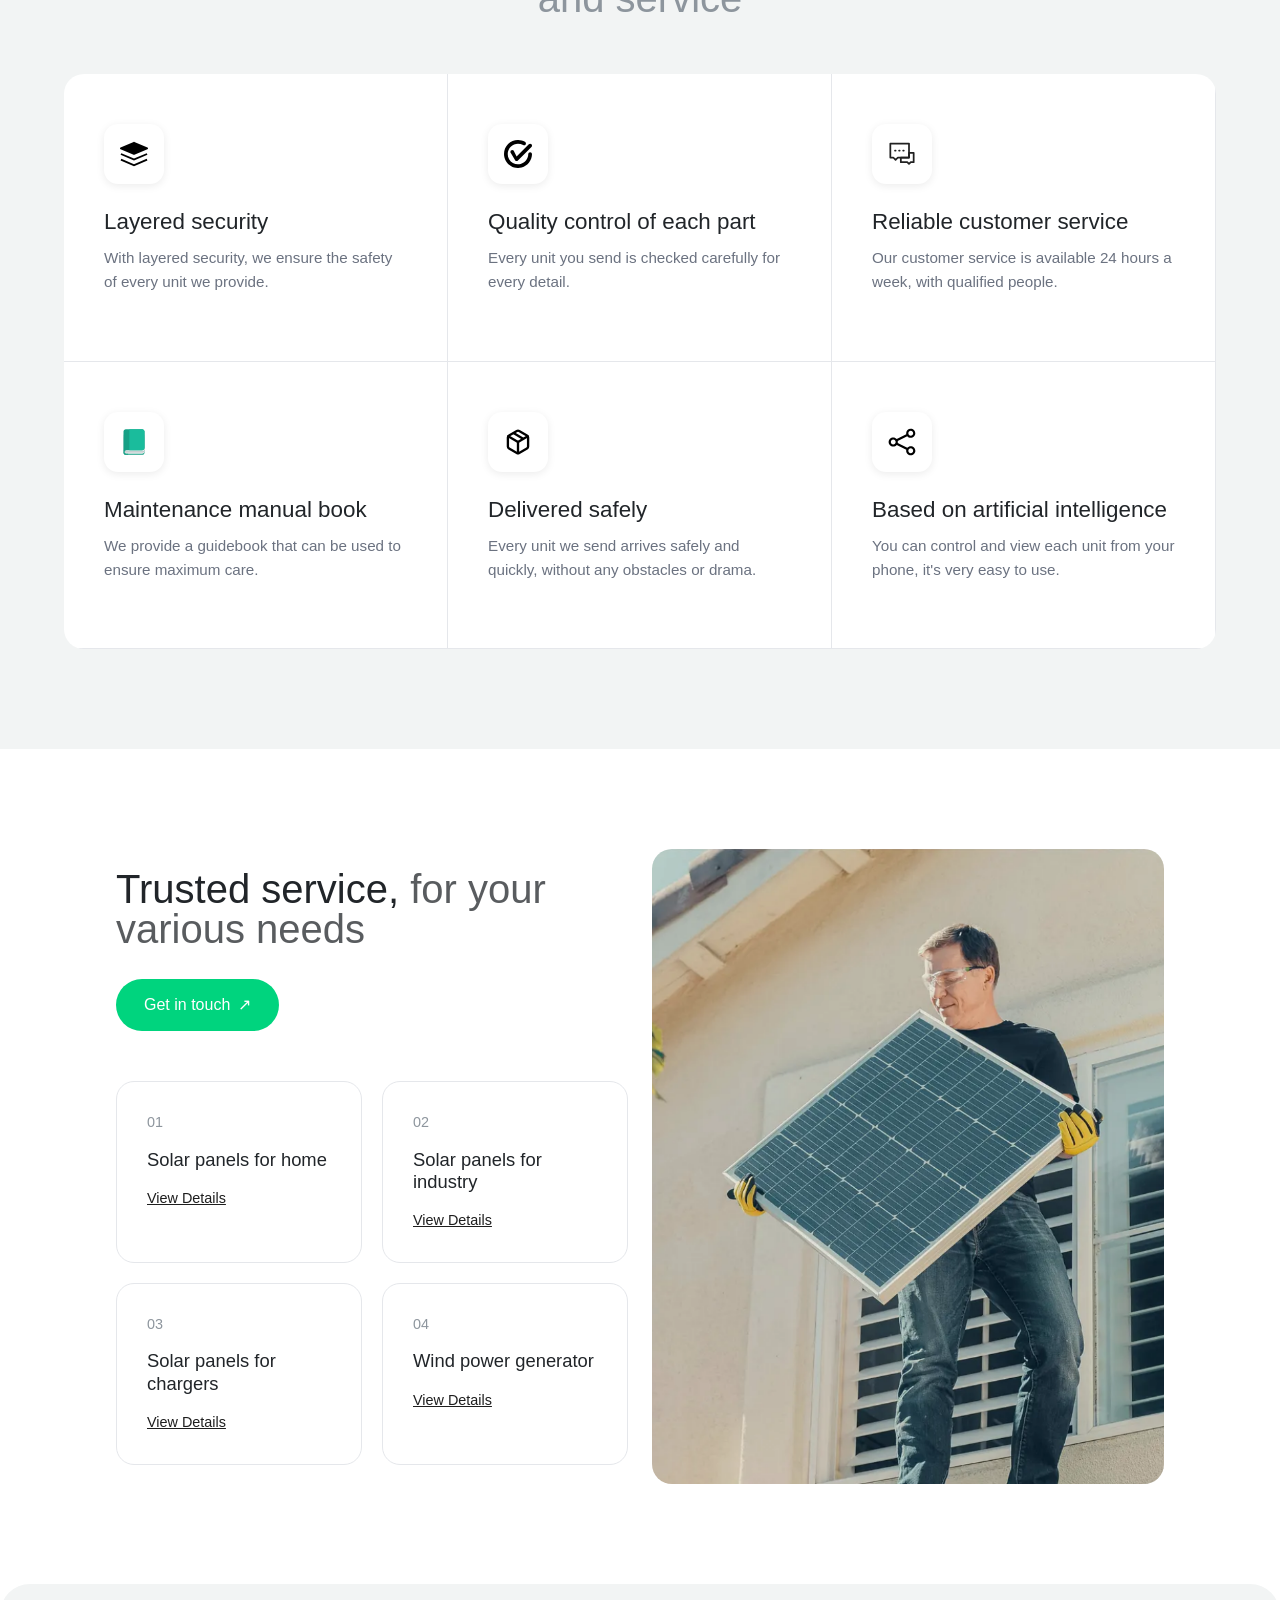
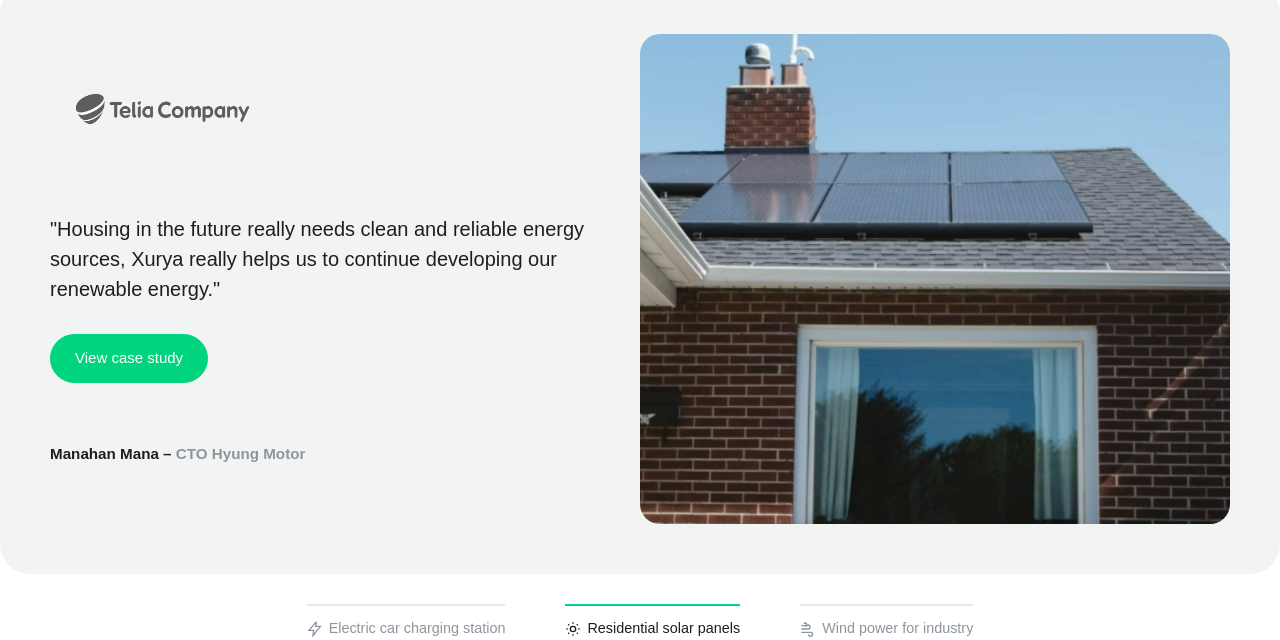
==== commit 2cb24747: "Merge pull request #6 from tawb/section5_work Section 5: Testimonials Carousel + Hover & Animation P" ====
--- a/index.html
+++ b/index.html
@@ -8,8 +8,9 @@
     <title>Xurya Manufacture</title>
     
     <link href="https://cdn.jsdelivr.net/npm/bootstrap@5.3.8/dist/css/bootstrap.min.css" rel="stylesheet" integrity="sha384-sRIl4kxILFvY47J16cr9ZwB07vP4J8+LH7qKQnuqkuIAvNWLzeN8tE5YBujZqJLB" crossorigin="anonymous">
-<link rel="stylesheet" href="./css/style.css">
+    <link rel="stylesheet" href="./css/style.css">
 </head>
+
 
 <body>
 
@@ -71,6 +72,7 @@
     </div>
     </div>
 </section>
+</section>
 <section id="trust">
     <div class="header">
         <h2>Focusing on quality, <span class="light">we maintain customer trust</span></h2>
@@ -196,6 +198,97 @@
     </div>
 </div>
 
+<div id="testimonialCarousel" class="carousel slide" data-bs-ride="carousel" data-bs-interval="5000">
+    <div class="carousel-inner">
+
+        <div class="carousel-item">
+            <div class="testimonial-card">
+                <div class="testimonial-content">
+                    <img src="assets/images/medtronic.png" alt="Medtronic" class="testimonial-logo">
+                    <p class="testimonial-quote">"We have used services from Xurya for most of our stations, this is our strategic step to continue to increase the number of solar panel usage for our stations, we are very satisfied with the services from Xurya."</p>
+                    <a href="#" class="btn btn-prim testimonial-btn">View case study</a>
+                    <p class="testimonial-author">Jeniffer Kolobaly – <span class="light">CTO EV Medtronic</span></p>
+                </div>
+                <div class="testimonial-media">
+                    <img src="assets/images/testimonial-charging.jpg" alt="Electric car charging station" class="testimonial-image">
+                </div>
+            </div>
+        </div>
+
+        <div class="carousel-item active">
+            <div class="testimonial-card">
+                <div class="testimonial-content">
+                    <img src="assets/images/telia.png" alt="Telia Cygate" class="testimonial-logo">
+                    <p class="testimonial-quote">"Housing in the future really needs clean and reliable energy sources, Xurya really helps us to continue developing our renewable energy."</p>
+                    <a href="#" class="btn btn-prim testimonial-btn">View case study</a>
+                    <p class="testimonial-author">Manahan Mana – <span class="light">CTO Hyung Motor</span></p>
+                </div>
+                <div class="testimonial-media">
+                    <img src="assets/images/testimonial-residential.jpg" alt="Residential solar panels" class="testimonial-image">
+                </div>
+            </div>
+        </div>
+
+        <div class="carousel-item">
+            <div class="testimonial-card">
+                <div class="testimonial-content">
+                    <img src="assets/images/business.png" alt="Business partner" class="testimonial-logo">
+                    <p class="testimonial-quote">"Xurya's industrial wind solutions gave our factory a reliable, lower-cost power source without disrupting daily operations."</p>
+                    <a href="#" class="btn btn-prim testimonial-btn">View case study</a>
+                    <p class="testimonial-author">Author Name – <span class="light">Title, Company</span></p>
+                </div>
+                <div class="testimonial-media">
+                    <img src="assets/images/testimonial-wind.jpg" alt="Wind power for industry" class="testimonial-image">
+                </div>
+            </div>
+        </div>
+
+    </div>
+
+    <div class="testimonial-tabs">
+    <button type="button" data-bs-target="#testimonialCarousel" data-bs-slide-to="0" class="testimonial-tab" aria-label="Slide 1">
+        <span class="tab-line"><span class="tab-fill"></span></span>
+        <span class="tab-label">
+            <svg class="tab-icon" viewBox="0 0 24 24" fill="none" stroke="currentColor" stroke-width="2"><path d="M13 2 3 14h7l-1 8 11-14h-7l1-6z"/></svg>
+            Electric car charging station
+        </span>
+    </button>
+    <button type="button" data-bs-target="#testimonialCarousel" data-bs-slide-to="1" class="testimonial-tab active" aria-label="Slide 2">
+        <span class="tab-line"><span class="tab-fill"></span></span>
+        <span class="tab-label">
+            <svg class="tab-icon" viewBox="0 0 24 24" fill="none" stroke="currentColor" stroke-width="2"><circle cx="12" cy="12" r="4"/><path d="M12 2v2M12 20v2M4.9 4.9l1.4 1.4M17.7 17.7l1.4 1.4M2 12h2M20 12h2M4.9 19.1l1.4-1.4M17.7 6.3l1.4-1.4"/></svg>
+            Residential solar panels
+        </span>
+    </button>
+    <button type="button" data-bs-target="#testimonialCarousel" data-bs-slide-to="2" class="testimonial-tab" aria-label="Slide 3">
+        <span class="tab-line"><span class="tab-fill"></span></span>
+        <span class="tab-label">
+            <svg class="tab-icon" viewBox="0 0 24 24" fill="none" stroke="currentColor" stroke-width="2"><path d="M2 12h10a3 3 0 1 0-3-3M2 17h14a3 3 0 1 1-3 3M2 7h6a2 2 0 1 0-2-2"/></svg>
+            Wind power for industry
+        </span>
+    </button>
+</div>
+</div>
+
+<script src="https://cdn.jsdelivr.net/npm/bootstrap@5.3.8/dist/js/bootstrap.bundle.min.js"></script>
+<script>
+    const box = document.getElementById('testimonialCarousel');/*get this exact element from the web page*/
+    const buttons = document.querySelectorAll('.testimonial-tab');/*get all of the elements from this class*/
+
+    function show(num) {
+        for (let i = 0; i < buttons.length; i++) {
+            buttons[i].classList.remove('active');
+        }
+        void buttons[num].offsetWidth;/* so it does not move so quick when restarting*/
+        buttons[num].classList.add('active');
+    }
+
+    box.addEventListener('slide.bs.carousel', function (e) {
+        show(e.to);
+    });
+
+    show(1);
+</script>
 </body>
 
 
--- a/css/style.css
+++ b/css/style.css
@@ -460,6 +460,7 @@
     justify-content: center;
     flex-shrink: 0;
     border: 2px solid transparent;
+    filter: grayscale(100%);
     transition: background-color 0.3s ease, border-color 0.3s ease, box-shadow 0.3s ease, transform 0.3s ease;
 }
 
@@ -468,6 +469,7 @@
     border-color: var(--brand-gray);
     box-shadow: 0 10px 25px rgba(var(--black-rgb), 0.1);
     transform: translateY(-4px);
+    filter: grayscale(0%);
 }
 
 @media (max-width: 768px) {
@@ -794,4 +796,188 @@
     .service-grid {
         grid-template-columns: 1fr;
     }
+}
+
+
+#testimonials {
+    padding: 100px 5%;
+    text-align: center;
+}
+
+#testimonials .section-heading {
+    font-size: 2.5rem;
+    font-weight: 500;
+    max-width: 700px;
+    margin: 0 auto 60px;
+    line-height: 1.3;
+}
+
+.testimonial-card {
+    display: grid;
+    grid-template-columns: 1fr 1fr;
+    gap: 0;
+    background-color: var(--brand-light-gray);
+    border-radius: 30px;
+    padding: 50px;
+    text-align: left;
+    transition: box-shadow 0.4s ease;
+}
+
+.testimonial-card:hover {
+    box-shadow: 0 20px 40px rgba(var(--black-rgb), 0.08);
+}
+
+.testimonial-content {
+    display: flex;
+    flex-direction: column;
+    align-items: flex-start;
+    padding-right: 40px;
+}
+
+.testimonial-logo {
+    height: 40px;
+    max-width: 160px;
+    width: auto;
+    object-fit: contain;
+    object-position: left center;
+    margin-bottom: 30px;
+    filter: grayscale(100%);
+    opacity: 0.8;
+    transition: filter 0.3s ease, opacity 0.3s ease;
+}
+.carousel-item:nth-child(2) .testimonial-logo {
+    height: 150px;
+    max-width: 250px;
+}
+
+.testimonial-card:hover .testimonial-logo {
+    filter: grayscale(0%);
+    opacity: 1;
+}
+
+.testimonial-quote {
+    font-size: 1.25rem;
+    color: var(--brand-dark);
+    line-height: 1.5;
+    margin-bottom: 30px;
+}
+
+.testimonial-btn {
+    margin-bottom: 60px;
+}
+
+.testimonial-author {
+    font-weight: 600;
+    color: var(--brand-dark);
+    font-size: 0.95rem;
+}
+
+.testimonial-media {
+    border-radius: 20px;
+    overflow: hidden;
+}
+
+.testimonial-image {
+    width: 100%;
+    height: 100%;
+    min-height: 380px;
+    object-fit: cover;
+    display: block;
+    transition: transform 0.6s ease;
+}
+
+.testimonial-card:hover .testimonial-image {
+    transform: scale(1.04);
+}
+
+/* Tabs under the carousel */
+.testimonial-tabs {
+    display: flex;
+    justify-content: center;
+    gap: 60px;
+    margin-top: 30px;
+}
+
+.testimonial-tab {
+    background: none;
+    border: none;
+    padding: 0;
+    cursor: pointer;
+    display: flex;
+    flex-direction: column;
+    align-items: flex-start;
+    gap: 12px;
+}
+
+
+
+.tab-label {
+    display: flex;
+    align-items: center;
+    gap: 6px;
+    font-size: 0.9rem;
+    color: var(--brand-gray);
+    white-space: nowrap;/*Don't ever wrap the text, Keep it all on one line*/
+    transition: color 0.3s ease;
+}
+
+.tab-icon {
+    width: 16px;
+    height: 16px;
+    flex-shrink: 0;
+    transition: color 0.3s ease;
+}
+
+
+.testimonial-tab.active .tab-label {
+    color: var(--brand-dark);
+}
+
+.testimonial-tab:not(.active):hover .tab-line {
+    background-color: var(--brand-gray);
+}
+
+.testimonial-tab:not(.active):hover .tab-label {
+    color: var(--brand-dark);
+}
+
+@media (max-width: 900px) {
+    .testimonial-card {
+        grid-template-columns: 1fr;
+    }
+    .testimonial-content {
+        padding-right: 0;
+        margin-bottom: 30px;
+    }
+    .testimonial-tabs {
+        flex-wrap: wrap;
+        row-gap: 20px;
+        column-gap: 30px;
+    }
+}
+.tab-line {
+    position: relative;
+    display: block;
+    width: 100%;
+    height: 2px;
+    background-color: var(--border-light);
+    overflow: hidden;
+}
+
+.tab-fill {
+    position: absolute;
+    top: 0;
+    left: 0;
+    height: 100%;
+    width: 0%;
+    background-color: var(--brand-green);
+}
+
+.testimonial-tab.active .tab-fill {
+    animation: fillProgress 5s linear forwards;
+}
+
+@keyframes fillProgress {/*@keyframes:I'm about to define an animation's steps*/
+    from { width: 0%; }
+    to { width: 100%; }
 }
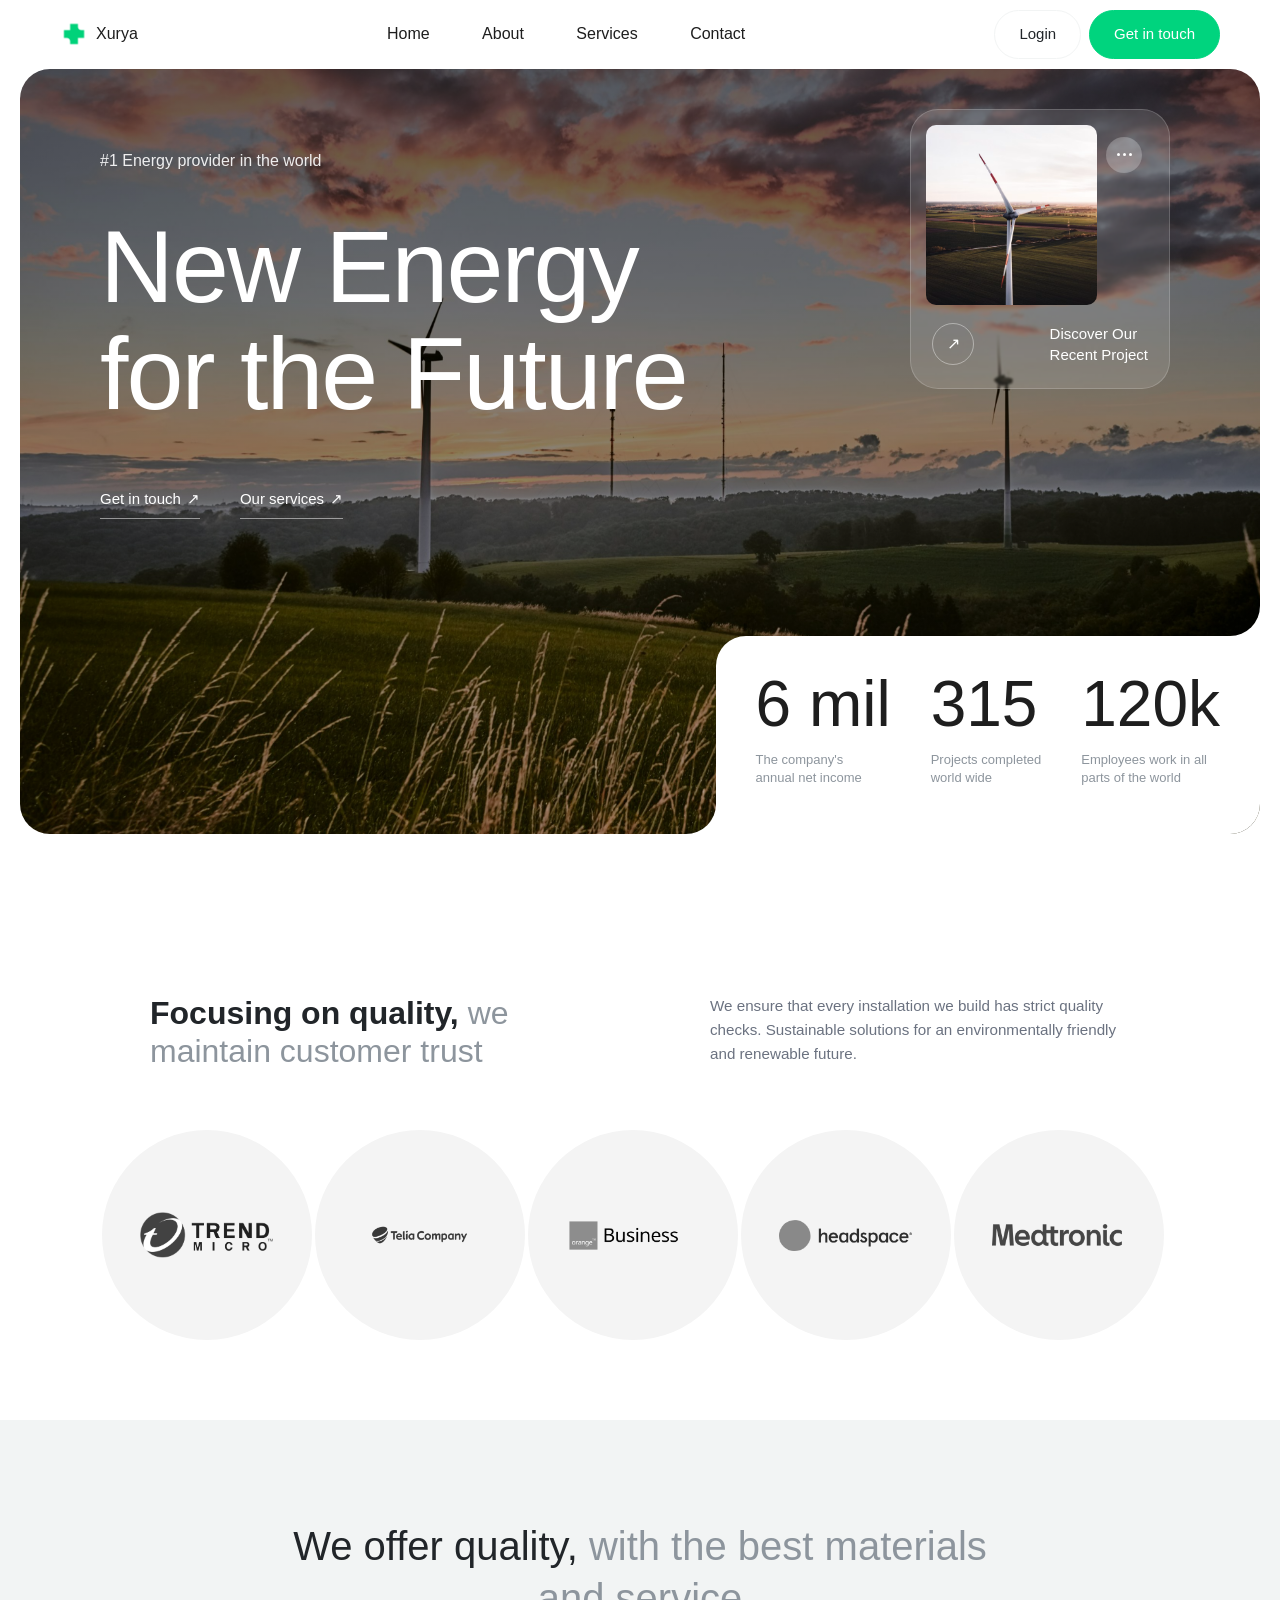
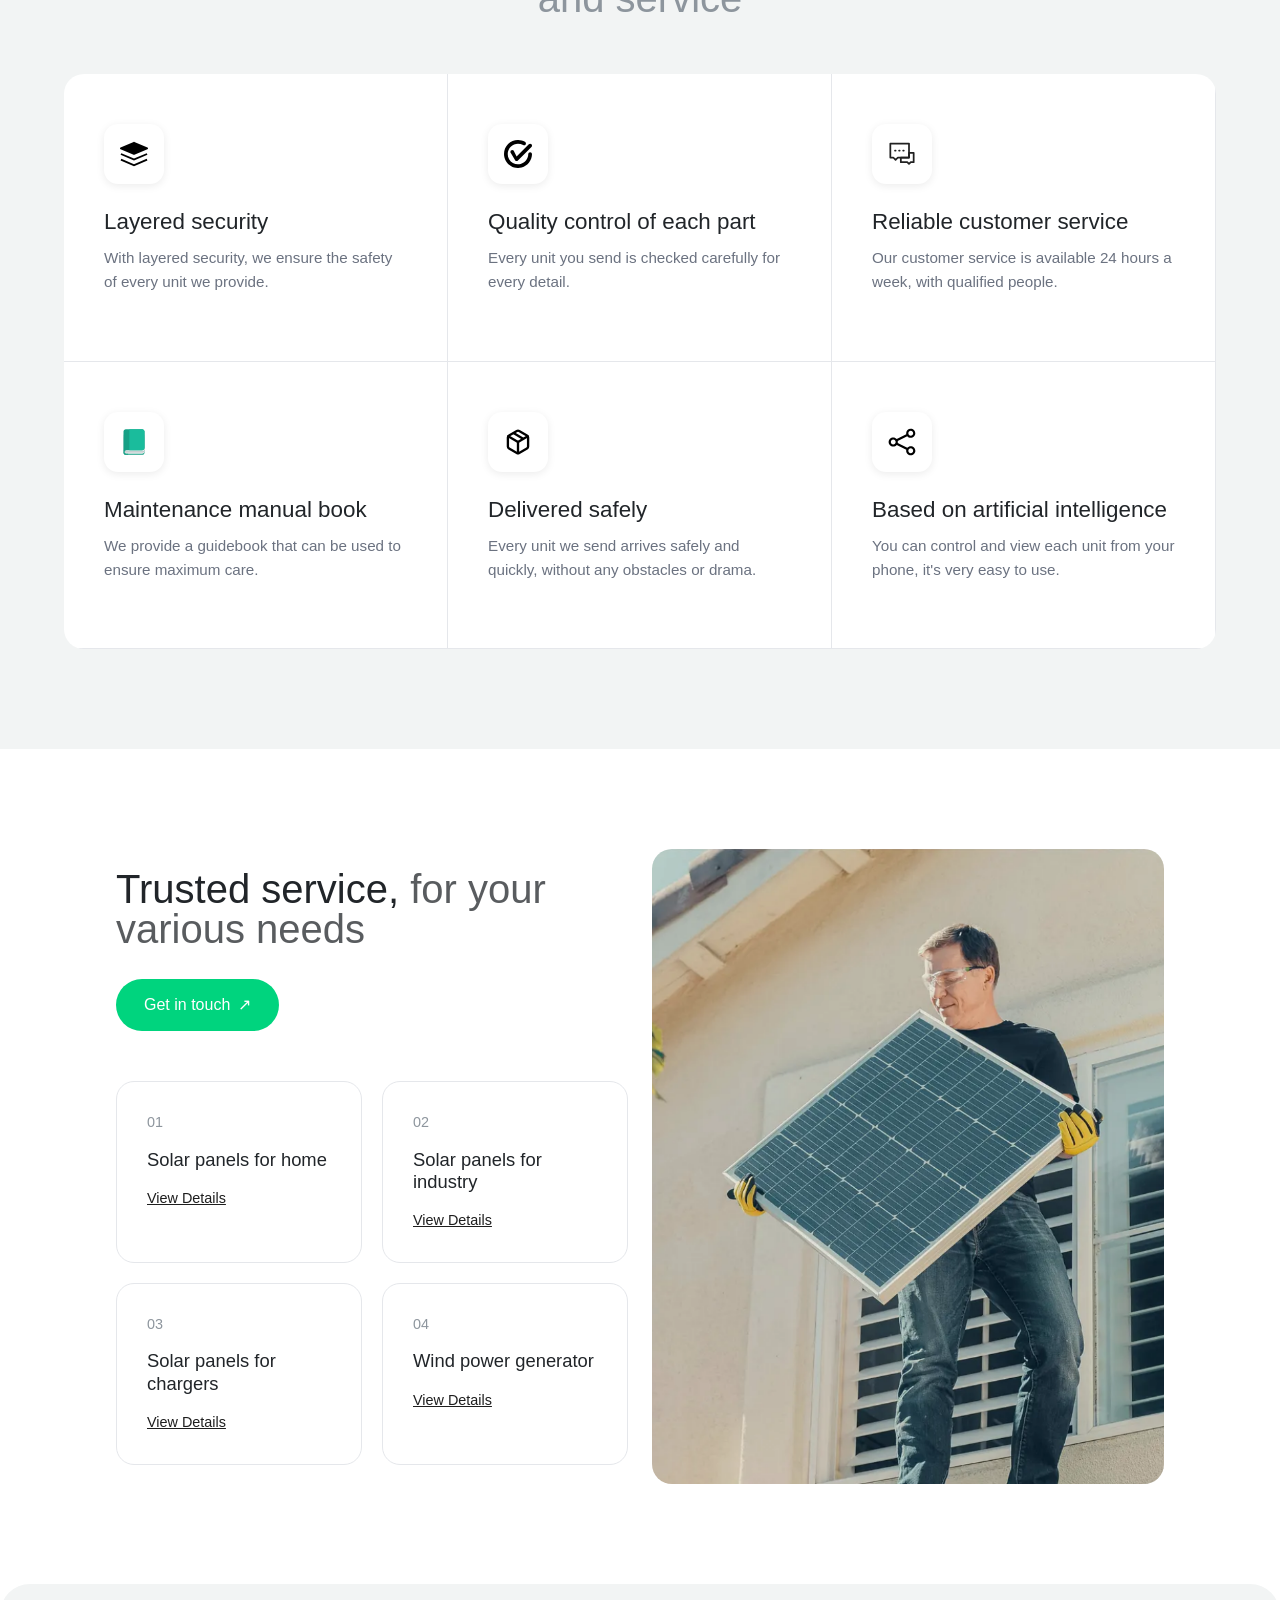
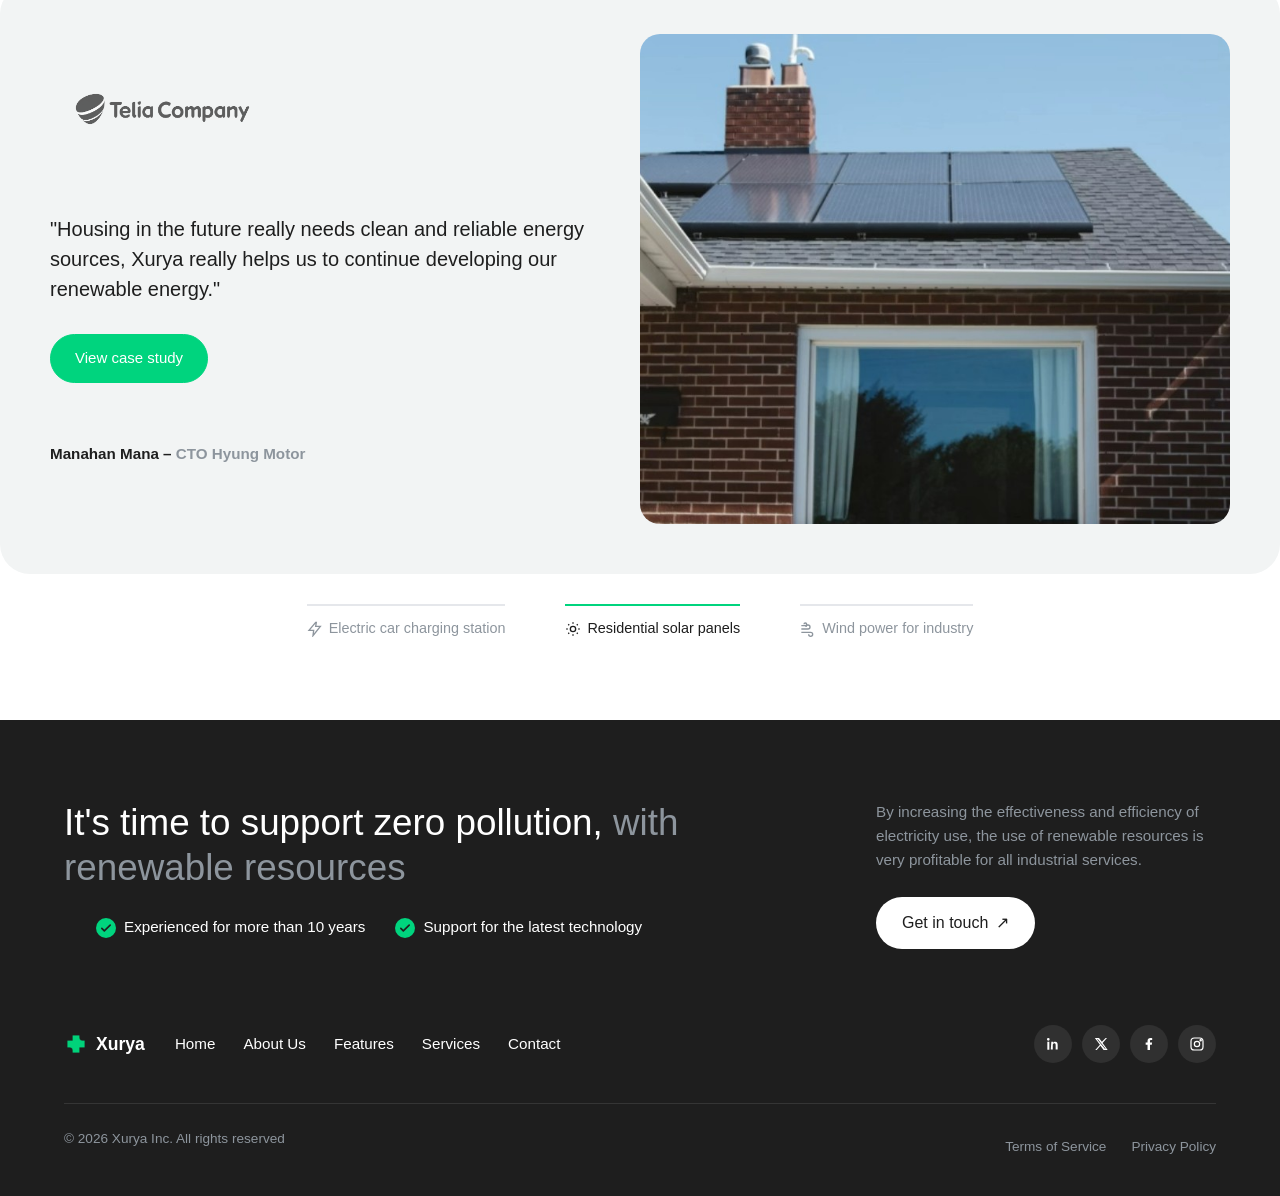
==== commit 48fdc0a3: "Merge pull request #8 from tawb/section6_fixes Section 6: Add responsive design, extract JS, and ref" ====
--- a/index.html
+++ b/index.html
@@ -34,7 +34,7 @@
         </div>
     </div>
 </header>
-<section class="hero">
+<section class="hero"> 
     <div class="hero-inner">
         <div class="hero-text">
              <p class="tagline">#1 Energy provider in the world</p>
@@ -269,26 +269,68 @@
     </button>
 </div>
 </div>
-
+<footer class="site-footer">
+    <div class="footer-cta">
+        <div class="footer-cta-left">
+            <h2>It's time to support zero pollution, <span class="light">with renewable resources</span></h2>
+            <ul class="footer-checklist">
+                <li>
+                    <svg class="check-icon" viewBox="0 0 24 24" fill="none"><circle cx="12" cy="12" r="12" fill="currentColor"/><path d="M7 12.5l3 3 7-7" stroke="var(--brand-dark)" stroke-width="2" stroke-linecap="round" stroke-linejoin="round"/></svg>
+                    Experienced for more than 10 years
+                </li>
+                <li>
+                    <svg class="check-icon" viewBox="0 0 24 24" fill="none"><circle cx="12" cy="12" r="12" fill="currentColor"/><path d="M7 12.5l3 3 7-7" stroke="var(--brand-dark)" stroke-width="2" stroke-linecap="round" stroke-linejoin="round"/></svg>
+                    Support for the latest technology
+                </li>
+            </ul>
+        </div>
+
+        <div class="footer-cta-right">
+            <p>By increasing the effectiveness and efficiency of electricity use, the use of renewable resources is very profitable for all industrial services.</p>
+            <a href="#" class="footer-cta-btn">Get in touch <span>↗</span></a>
+        </div>
+    </div>
+
+    <div class="footer-middle">
+        <div class="footer-brand">
+            <img src="assets/images/logo.png" alt="" class="footer-logo">
+            <span>Xurya</span>
+        </div>
+
+        <nav class="footer-nav">
+            <a href="#">Home</a>
+            <a href="#">About Us</a>
+            <a href="#">Features</a>
+            <a href="#">Services</a>
+            <a href="#">Contact</a>
+        </nav>
+
+        <div class="footer-socials">
+            <a href="#" aria-label="LinkedIn" class="social-icon">
+                <svg viewBox="0 0 24 24" fill="currentColor"><path d="M6.94 5a2 2 0 1 1-4 0 2 2 0 0 1 4 0zM3.5 8.75h3v11.75h-3zM9.5 8.75h2.9v1.6h.04c.4-.75 1.4-1.6 2.9-1.6 3.1 0 3.66 2 3.66 4.7v6.85h-3v-6.07c0-1.45-.03-3.3-2-3.3-2.02 0-2.33 1.58-2.33 3.2v6.17h-3z"/></svg>
+            </a>
+            <a href="#" aria-label="X (Twitter)" class="social-icon">
+                <svg viewBox="0 0 24 24" fill="currentColor"><path d="M18.9 3H21l-6.6 7.5L22 21h-6.1l-4.8-6.3L5.6 21H3.4l7-8-7.6-10H9l4.3 5.7L18.9 3zm-1.1 16.2h1.2L7.3 4.7H6L17.8 19.2z"/></svg>
+            </a>
+            <a href="#" aria-label="Facebook" class="social-icon">
+                <svg viewBox="0 0 24 24" fill="currentColor"><path d="M13.5 21v-8h2.7l.4-3.2h-3.1V7.7c0-.9.3-1.6 1.6-1.6h1.7V3.2C16.5 3.1 15.4 3 14.2 3c-2.6 0-4.4 1.6-4.4 4.5v2.3H7v3.2h2.8v8z"/></svg>
+            </a>
+            <a href="#" aria-label="Instagram" class="social-icon">
+                <svg viewBox="0 0 24 24" fill="none" stroke="currentColor" stroke-width="1.8"><rect x="3" y="3" width="18" height="18" rx="5"/><circle cx="12" cy="12" r="4"/><circle cx="17.5" cy="6.5" r="1"/></svg>
+            </a>
+        </div>
+    </div>
+
+    <div class="footer-bottom">
+        <p>© 2026 Xurya Inc. All rights reserved</p>
+        <div class="footer-legal">
+            <a href="#">Terms of Service</a>
+            <a href="#">Privacy Policy</a>
+        </div>
+    </div>
+</footer>
 <script src="https://cdn.jsdelivr.net/npm/bootstrap@5.3.8/dist/js/bootstrap.bundle.min.js"></script>
-<script>
-    const box = document.getElementById('testimonialCarousel');/*get this exact element from the web page*/
-    const buttons = document.querySelectorAll('.testimonial-tab');/*get all of the elements from this class*/
-
-    function show(num) {
-        for (let i = 0; i < buttons.length; i++) {
-            buttons[i].classList.remove('active');
-        }
-        void buttons[num].offsetWidth;/* so it does not move so quick when restarting*/
-        buttons[num].classList.add('active');
-    }
-
-    box.addEventListener('slide.bs.carousel', function (e) {
-        show(e.to);
-    });
-
-    show(1);
-</script>
+<script src="./js/main.js"></script>
 </body>
 
 
--- a/css/style.css
+++ b/css/style.css
@@ -418,9 +418,6 @@
 
 #trust .header h2 .light {
     font-weight: 400;
-}
-.light{
-    color: var(--brand-gray);
 }
 
 #trust .header p {
@@ -980,4 +977,294 @@
 @keyframes fillProgress {/*@keyframes:I'm about to define an animation's steps*/
     from { width: 0%; }
     to { width: 100%; }
+}
+.site-footer {
+    background-color: var(--brand-dark);
+    color: var(--white);
+    padding: 80px 5% 30px;
+    margin-top: 80px;
+}
+
+.footer-cta {
+    display: flex;
+    justify-content: space-between;
+    gap: 60px;
+    max-width: 1200px;
+    margin: 0 auto 70px;
+}
+
+.footer-cta-left h2 {
+    font-size: 2.3rem;
+    font-weight: 500;
+    line-height: 1.25;
+    margin-bottom: 25px;
+}
+
+.footer-cta-left h2 .light {
+    color: var(--brand-gray);
+}
+
+.footer-checklist {
+    list-style: none;
+    display: flex;
+    gap: 30px;
+    flex-wrap: wrap;
+}
+
+.footer-checklist li {
+    display: flex;
+    align-items: center;
+    gap: 8px;
+    font-size: 0.95rem;
+}
+
+.check-icon {
+    width: 20px;
+    height: 20px;
+    color: var(--brand-green);
+    flex-shrink: 0;
+}
+
+.footer-cta-right {
+    max-width: 340px;
+    flex-shrink: 0;
+}
+
+.footer-cta-right p {
+    color: var(--brand-gray);
+    font-size: 0.95rem;
+    line-height: 1.6;
+    margin-bottom: 25px;
+}
+
+.footer-cta-btn {
+    display: inline-flex;
+    align-items: center;
+    gap: 8px;
+    background-color: var(--white);
+    color: var(--brand-dark);
+    padding: 14px 26px;
+    border-radius: 50px;
+    text-decoration: none;
+    font-weight: 500;
+    transition: transform 0.3s ease, box-shadow 0.3s ease;
+}
+
+.footer-cta-btn span {
+    display: inline-block;
+    transition: transform 0.3s ease;
+}
+
+.footer-cta-btn:hover {
+    transform: translateY(-3px);
+    box-shadow: 0 8px 20px rgba(var(--white-rgb), 0.15);
+}
+
+.footer-cta-btn:hover span {
+    transform: translate(3px, -3px);
+}
+
+.footer-middle {
+    display: flex;
+    align-items: center;
+    justify-content: space-between;
+    gap: 30px;
+    max-width: 1200px;
+    margin: 0 auto;
+    padding-bottom: 40px;
+}
+
+.footer-brand {
+    display: flex;
+    align-items: center;
+    gap: 8px;
+    font-weight: 600;
+    font-size: 1.1rem;
+}
+
+.footer-logo {
+    height: 24px;
+    width: auto;
+}
+
+.footer-nav {
+    display: flex;
+    gap: 28px;
+}
+
+.footer-nav a {
+    color: var(--white);
+    text-decoration: none;
+    font-size: 0.95rem;
+    position: relative;
+    transition: color 0.3s ease;
+}
+
+.footer-nav a::after {
+    content: '';
+    position: absolute;
+    left: 0;
+    bottom: -4px;
+    width: 0;
+    height: 1px;
+    background-color: var(--brand-green);
+    transition: width 0.3s ease;
+}
+
+.footer-nav a:hover {
+    color: var(--brand-green);
+}
+
+.footer-nav a:hover::after {
+    width: 100%;
+}
+
+.footer-socials {
+    display: flex;
+    gap: 10px;
+}
+
+.social-icon {
+    width: 38px;
+    height: 38px;
+    border-radius: 50%;
+    background-color: rgba(var(--white-rgb), 0.08);
+    color: var(--white);
+    display: flex;
+    align-items: center;
+    justify-content: center;
+    transition: background-color 0.3s ease, transform 0.3s ease;
+}
+
+.social-icon svg {
+    width: 16px;
+    height: 16px;
+}
+
+.social-icon:hover {
+    background-color: var(--brand-green);
+    transform: translateY(-3px);
+}
+
+.footer-bottom {
+    display: flex;
+    justify-content: space-between;
+    align-items: center;
+    gap: 20px;
+    max-width: 1200px;
+    margin: 0 auto;
+    padding-top: 25px;
+    border-top: 1px solid rgba(var(--white-rgb), 0.1);
+    color: var(--brand-gray);
+    font-size: 0.85rem;
+    flex-wrap: wrap;
+}
+
+.footer-legal {
+    display: flex;
+    gap: 25px;
+}
+
+.footer-legal a {
+    color: var(--brand-gray);
+    text-decoration: none;
+    transition: color 0.3s ease;
+}
+
+.footer-legal a:hover {
+    color: var(--white);
+}
+
+@media (max-width: 900px) {
+    .footer-cta {
+        flex-direction: column;
+        gap: 40px;
+    }
+    .footer-middle {
+        flex-direction: column;
+        gap: 25px;
+        text-align: center;
+    }
+    .footer-nav {
+        flex-wrap: wrap;
+        justify-content: center;
+    }
+    .footer-bottom {
+        flex-direction: column;
+        text-align: center;
+    }
+}
+/* ============================
+   RESPONSIVE: Header & Nav
+   ============================ */
+@media (max-width: 900px) {
+    .container {
+        flex-direction: column;
+        gap: 12px;
+        padding: 12px 20px;
+    }
+
+    .nav-links li {
+        margin: 0 6px;
+    }
+
+    .auth-buttons {
+        justify-content: center;
+    }
+}
+
+/* ============================
+   RESPONSIVE: Hero section
+   ============================ */
+@media (max-width: 900px) {
+    .hero-inner {
+        height: auto;
+        min-height: unset;
+        padding: 40px 24px;
+    }
+
+    .hero-actions {
+        flex-direction: column;
+        gap: 16px;
+        margin-top: 30px;
+    }
+
+    .glass-card {
+        position: static;
+        width: 100%;
+        margin-top: 30px;
+    }
+}
+
+/* ============================
+   RESPONSIVE: Stat cards (.cards)
+   ============================ */
+@media (max-width: 900px) {
+    .cards {
+        position: static;
+        flex-direction: column;
+        gap: 20px;
+        padding: 24px;
+        border-top-left-radius: 0;
+        width: 100%;
+    }
+
+    .cards::before,
+    .cards::after {
+        display: none;
+    }
+
+    .stat-card h2 {
+        font-size: 2.5rem;
+    }
+}
+
+/* ============================
+   RESPONSIVE: Trust circles
+   ============================ */
+@media (max-width: 600px) {
+    #trust .circle {
+        width: 130px;
+        height: 130px;
+    }
 }
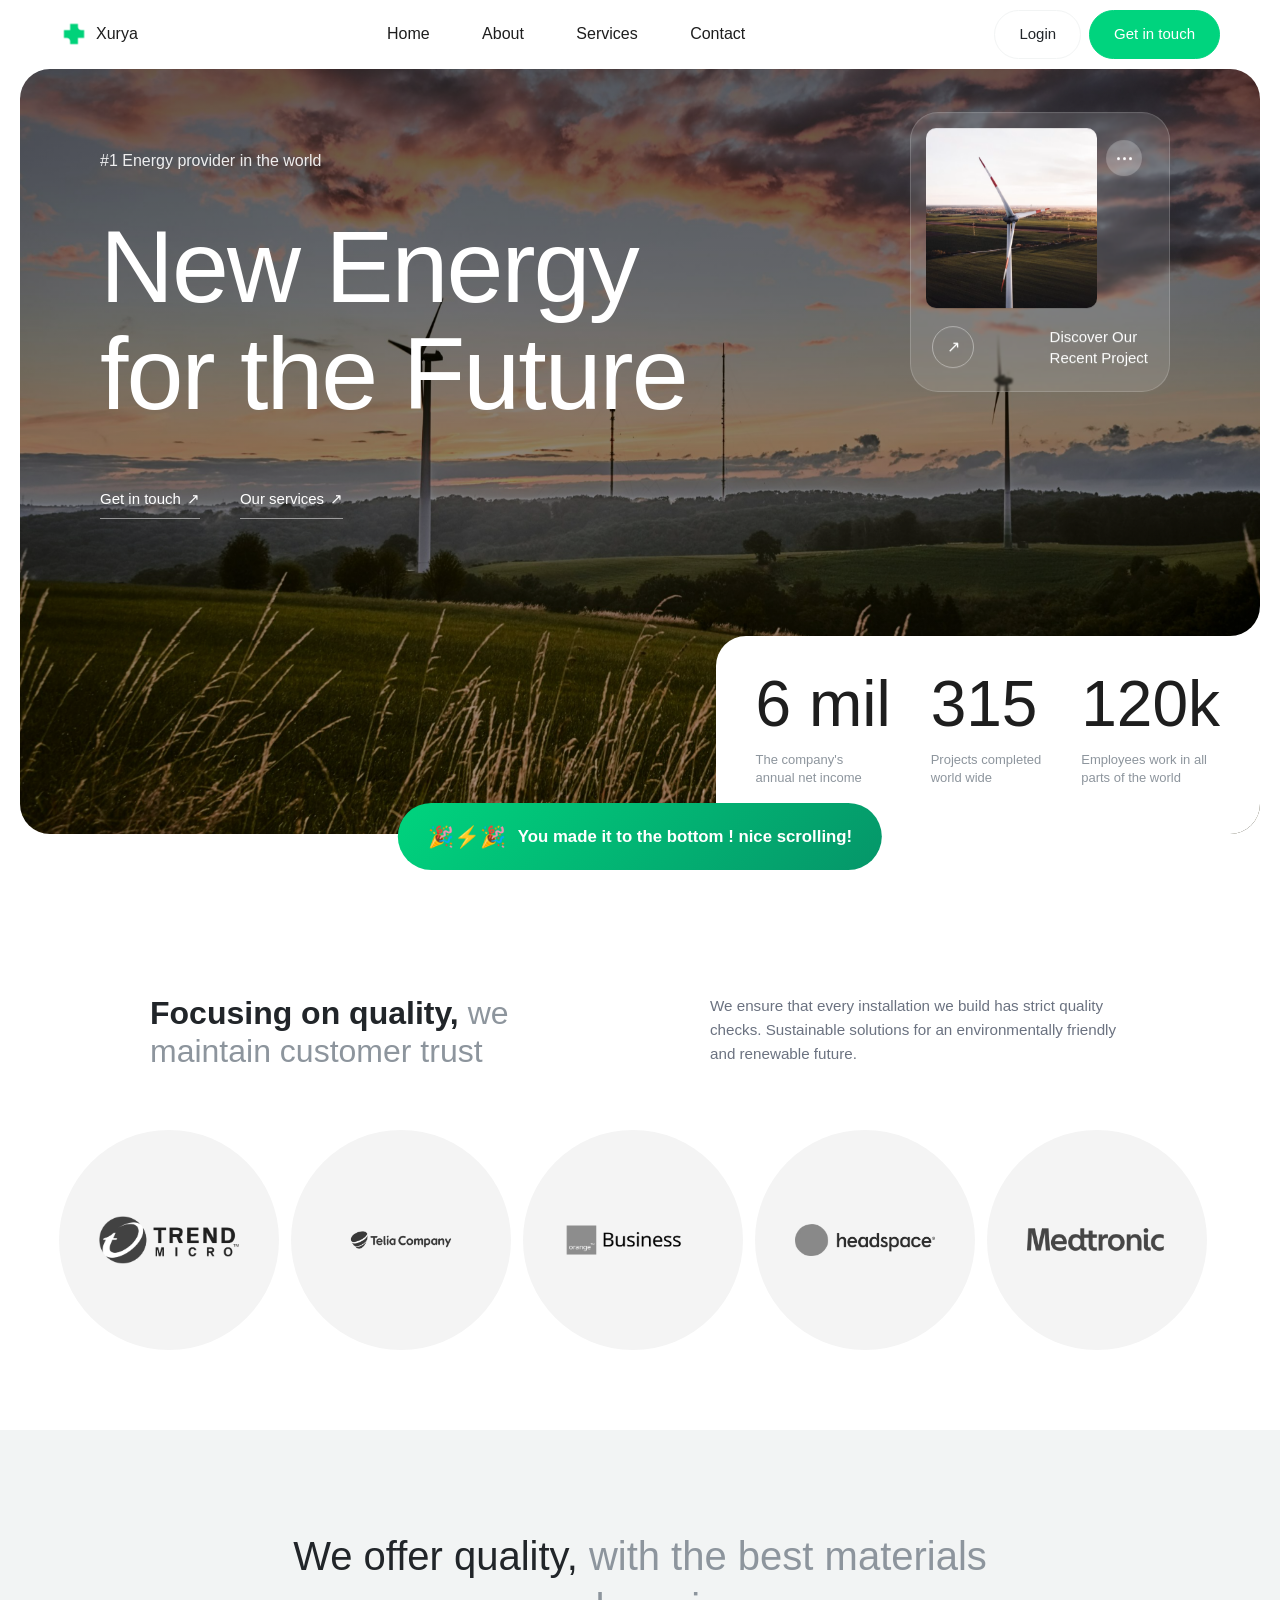
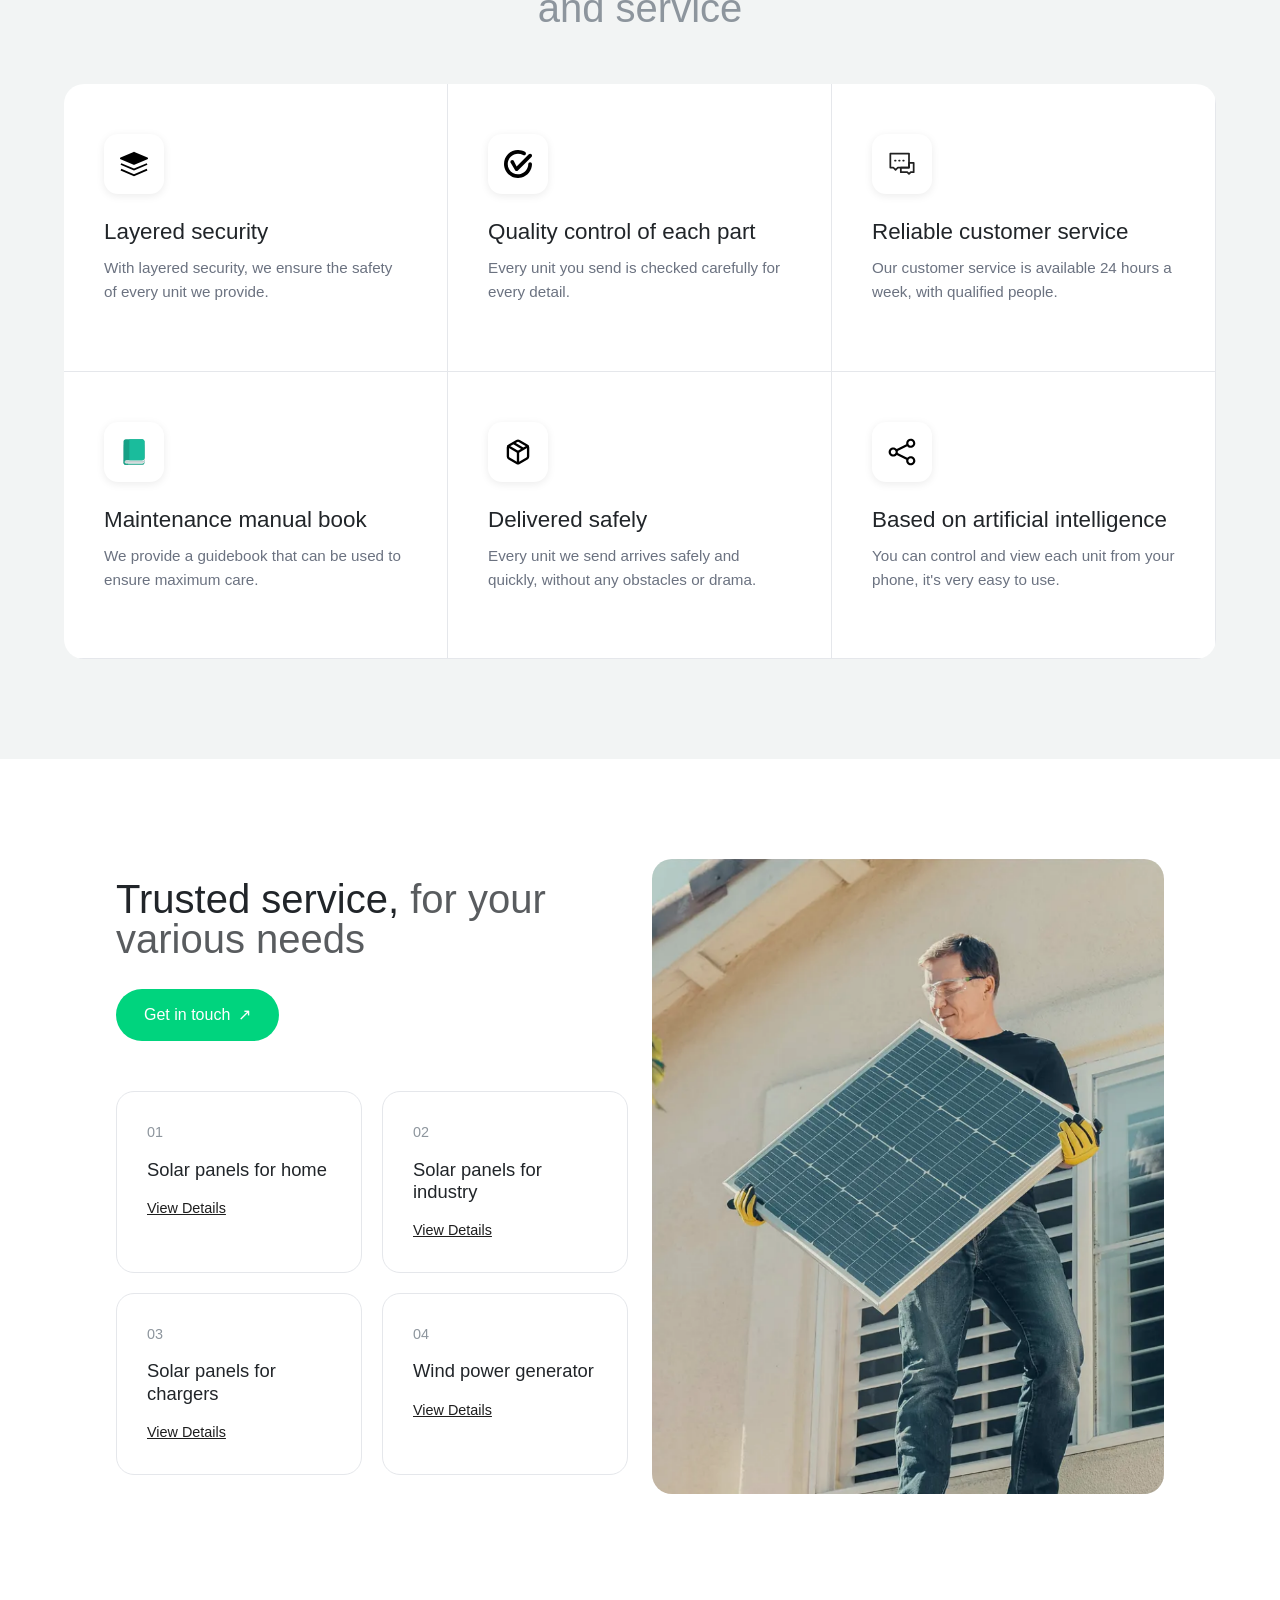
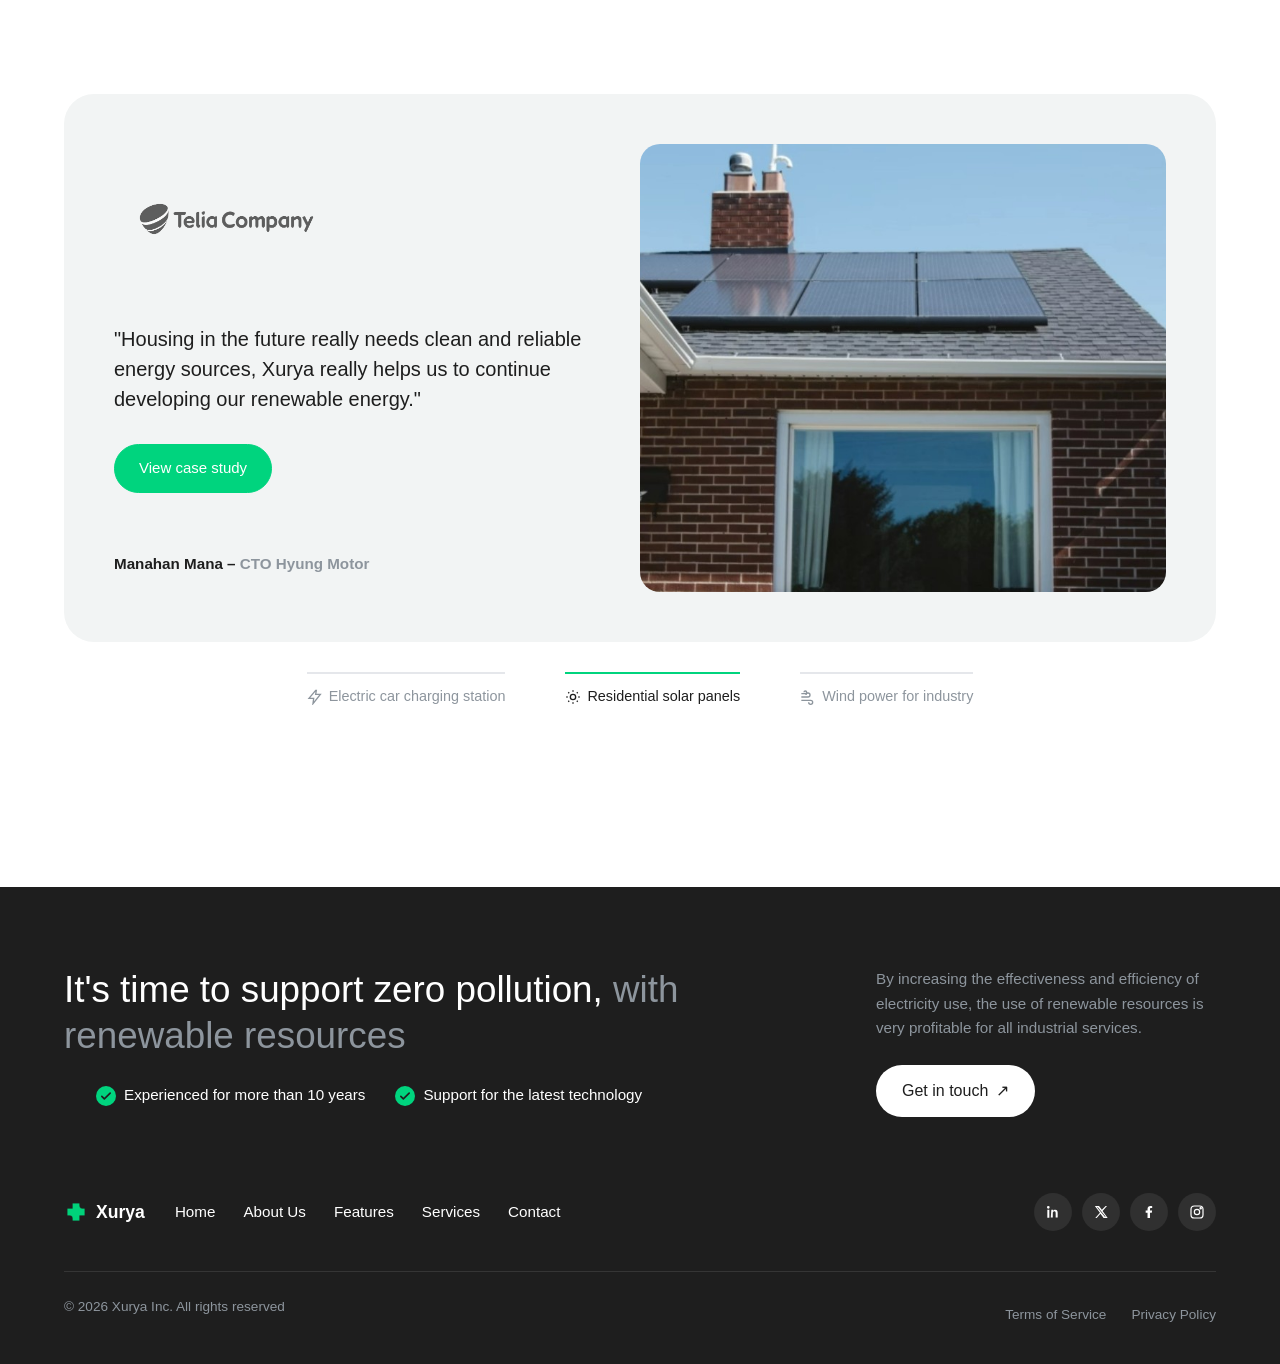
==== commit f2be1a51: "Merge pull request #11 from tawb/Full_Web Full web build: Xurya Manufacture landing page" ====
--- a/index.html
+++ b/index.html
@@ -70,8 +70,9 @@
         <h2>120k</h2>
         <span class="card_paragraph"><p>Employees work in all <br> parts of the world</p></span>
     </div>
-    </div>
-</section>
+    </section>
+    </div>
+
 </section>
 <section id="trust">
     <div class="header">
@@ -197,7 +198,7 @@
         <img src="assets/images/solar-worker.png" alt="" class="featurette-image img-fluid">
     </div>
 </div>
-
+<section id="testimonials">
 <div id="testimonialCarousel" class="carousel slide" data-bs-ride="carousel" data-bs-interval="5000">
     <div class="carousel-inner">
 
@@ -269,6 +270,7 @@
     </button>
 </div>
 </div>
+</section>
 <footer class="site-footer">
     <div class="footer-cta">
         <div class="footer-cta-left">
--- a/css/style.css
+++ b/css/style.css
@@ -433,7 +433,7 @@
     justify-content: center;
     align-items: center;
     flex-wrap: wrap;
-    gap: 3px;
+    gap: 12px;
     margin-left: -15px;
 }
 
@@ -448,8 +448,8 @@
 }
 
 #trust .circle {
-    width: 210px;
-    height: 210px;
+    width: 220px;
+    height: 220px;
     border-radius: 50%;
     background-color: var(--brand-light-gray);
     display: flex;
@@ -801,14 +801,6 @@
     text-align: center;
 }
 
-#testimonials .section-heading {
-    font-size: 2.5rem;
-    font-weight: 500;
-    max-width: 700px;
-    margin: 0 auto 60px;
-    line-height: 1.3;
-}
-
 .testimonial-card {
     display: grid;
     grid-template-columns: 1fr 1fr;
@@ -1194,9 +1186,7 @@
         text-align: center;
     }
 }
-/* ============================
-   RESPONSIVE: Header & Nav
-   ============================ */
+/* RESPONSIVE: Header & Nav */
 @media (max-width: 900px) {
     .container {
         flex-direction: column;
@@ -1213,9 +1203,7 @@
     }
 }
 
-/* ============================
-   RESPONSIVE: Hero section
-   ============================ */
+/*  Hero section */
 @media (max-width: 900px) {
     .hero-inner {
         height: auto;
@@ -1236,35 +1224,163 @@
     }
 }
 
-/* ============================
-   RESPONSIVE: Stat cards (.cards)
-   ============================ */
+/* Stat cards (.cards) */
 @media (max-width: 900px) {
-    .cards {
-        position: static;
-        flex-direction: column;
-        gap: 20px;
-        padding: 24px;
-        border-top-left-radius: 0;
-        width: 100%;
-    }
-
-    .cards::before,
-    .cards::after {
-        display: none;
-    }
-
-    .stat-card h2 {
-        font-size: 2.5rem;
-    }
-}
-
-/* ============================
-   RESPONSIVE: Trust circles
-   ============================ */
+.cards {
+    position: static;
+    flex-direction: column;
+    gap: 20px;
+    padding: 24px;
+    border-top-left-radius: 0;
+    width: 100%;
+}
+
+.cards::before,
+.cards::after {
+    display: none;
+}
+
+.stat-card h2 {
+    font-size: 2.5rem;
+}
+}
+
+/* 
+   Trust circles */
 @media (max-width: 600px) {
     #trust .circle {
         width: 130px;
         height: 130px;
     }
+}
+
+
+.reveal {
+    opacity: 0;
+    transform: translateY(40px);
+    transition: opacity .7s ease, transform .7s cubic-bezier(.22,1,.36,1);
+}
+.reveal.in-view { opacity: 1; transform: none; }
+#trust .circle { will-change: transform; }
+
+header { transition: box-shadow .35s ease, background-color .35s ease, padding .35s ease; }
+header.scrolled {
+    background-color: rgba(255,255,255,.92);
+    backdrop-filter: blur(12px);
+    -webkit-backdrop-filter: blur(12px);
+    box-shadow: 0 8px 28px rgba(0,0,0,.08);
+    padding: 4px 0;
+}
+
+.btn-prim, .get-touch-btn, .footer-cta-btn { position: relative; overflow: hidden; }
+.btn-prim::after, .get-touch-btn::after, .footer-cta-btn::after {
+    content: '';
+    position: absolute;
+    inset: 0;
+    background: radial-gradient(140px circle at var(--mx,50%) var(--my,50%),
+                rgba(255,255,255,.35), transparent 65%);
+    opacity: 0;
+    transition: opacity .35s ease;
+    pointer-events: none;
+}
+.btn-prim:hover::after, .get-touch-btn:hover::after, .footer-cta-btn:hover::after { opacity: 1; }
+
+.glass-card.tilting::before { opacity: 1; }
+
+    /* --- custom cursor:⚡--- */
+body.has-custom-cursor, body.has-custom-cursor * { cursor: none !important; }
+@keyframes boltPulse {
+      0%, 100% { transform: translate(-50%, -50%) scale(1); }
+      50%      { transform: translate(-50%, -50%) scale(1.15); }
+}
+.cursor-bolt {
+      position: fixed;
+      top: -100px;
+      left: -100px;
+      font-size: 28px;
+      line-height: 1;
+      pointer-events: none;
+      z-index: 2147483647;
+      transform: translate(-50%, -50%);
+      filter: drop-shadow(0 0 6px rgba(0,212,126,.9)) drop-shadow(0 0 16px rgba(0,212,126,.65));
+      animation: boltPulse 1.6s ease-in-out infinite;
+      transition: font-size .25s ease;
+      user-select: none;
+    }
+.cursor-bolt.cursor-active {
+      font-size: 44px;
+      filter: drop-shadow(0 0 10px rgba(0,212,126,1)) drop-shadow(0 0 28px rgba(0,212,126,.9));
+    }
+    
+   
+/* --- footer : confetti + flash + toast -- */
+@keyframes confettiFall {
+      0%   { transform: translate(0, 0) rotate(0deg); opacity: 1; }
+      100% { transform: translate(var(--tx), var(--ty)) rotate(var(--rot)); opacity: 0; }
+    }
+@keyframes footerFlash {
+      0%   { transform: scale(0); opacity: .6; }
+      100% { transform: scale(1); opacity: 0; }
+    }
+@keyframes toastGlow {
+      0%, 100% { box-shadow: 0 14px 34px rgba(0,0,0,.35), 0 0 0 0 rgba(0,212,126,.5); }
+      50%      { box-shadow: 0 14px 34px rgba(0,0,0,.35), 0 0 0 14px rgba(0,212,126,0); }
+    }
+.footer-flash {
+      position: fixed;
+      top: 50%;
+      left: 50%;
+      width: 40px;
+      height: 40px;
+      margin: -20px 0 0 -20px;
+      border-radius: 50%;
+      background: radial-gradient(circle, rgba(0,212,126,.9), rgba(0,212,126,.15) 55%, transparent 75%);
+      animation: footerFlash 1s ease-out forwards;
+      pointer-events: none;
+      z-index: 9997;
+    }
+.footer-toast {
+      position: fixed;
+      bottom: 30px;
+      left: 50%;
+      transform: translate(-50%, 40px) scale(.7);
+      background: linear-gradient(135deg, var(--brand-green, #00D47E), var(--brand-green-dark, #059669));
+      color: #fff;
+      padding: 18px 30px;
+      border-radius: 999px;
+      display: flex;
+      align-items: center;
+      gap: 12px;
+      font-size: 1.05rem;
+      font-weight: 700;
+      z-index: 9999;
+      opacity: 0;
+      transition: opacity .5s cubic-bezier(.34,1.8,.64,1), transform .5s cubic-bezier(.34,1.8,.64,1);
+      pointer-events: none;
+    }
+.footer-toast.show {
+      opacity: 1;
+      transform: translate(-50%, 0) scale(1);
+      animation: toastGlow 1.6s ease-out 1;
+    }
+.footer-toast .emoji { font-size: 1.3rem; }
+.ripple {
+  position: relative;
+  overflow: hidden;
+}
+
+.ripple-circle {
+  position: absolute;
+  border-radius: 50%;
+  background: rgba(0, 0, 0, 0.15);
+  transform: scale(0);
+  pointer-events: none;
+  animation: rippleAnim 0.6s ease-out forwards;
+}
+
+@keyframes rippleAnim {
+  to {
+    transform: scale(2.6);
+    opacity: 0;
+  }
 }
